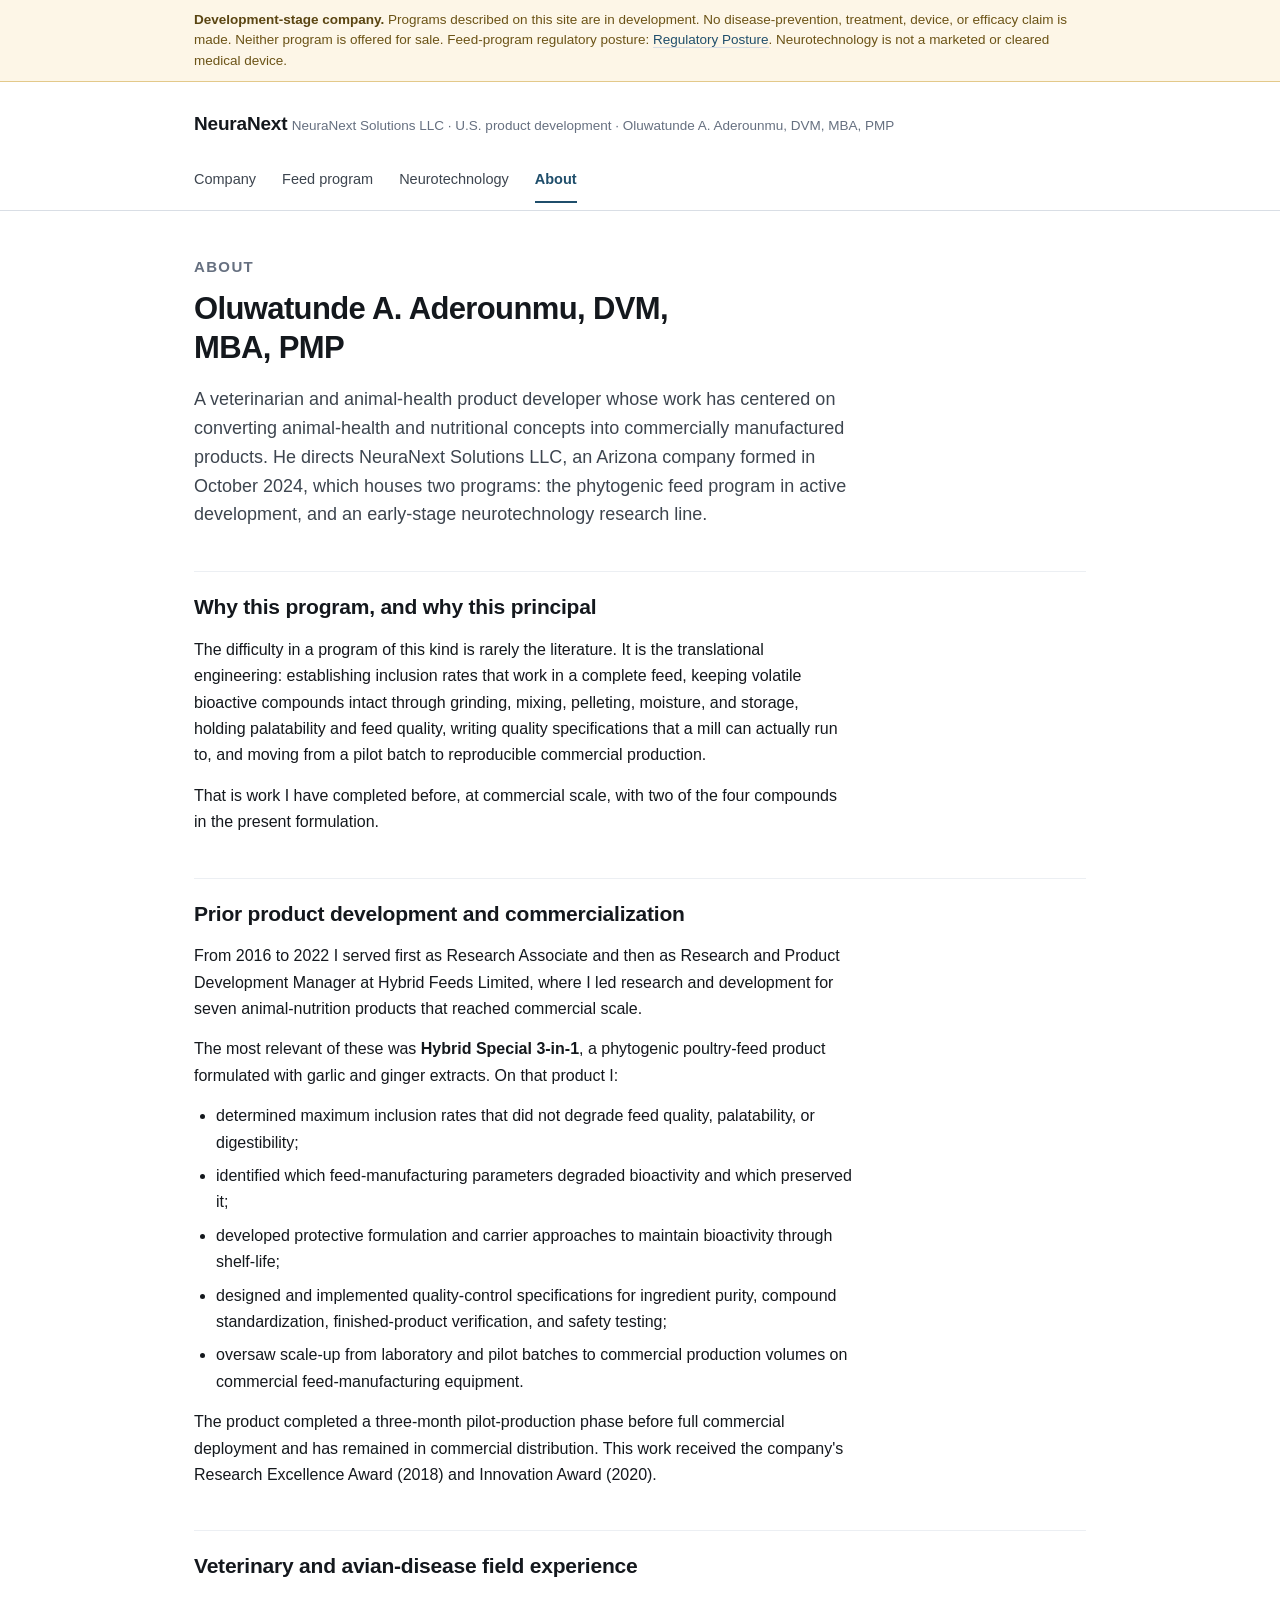
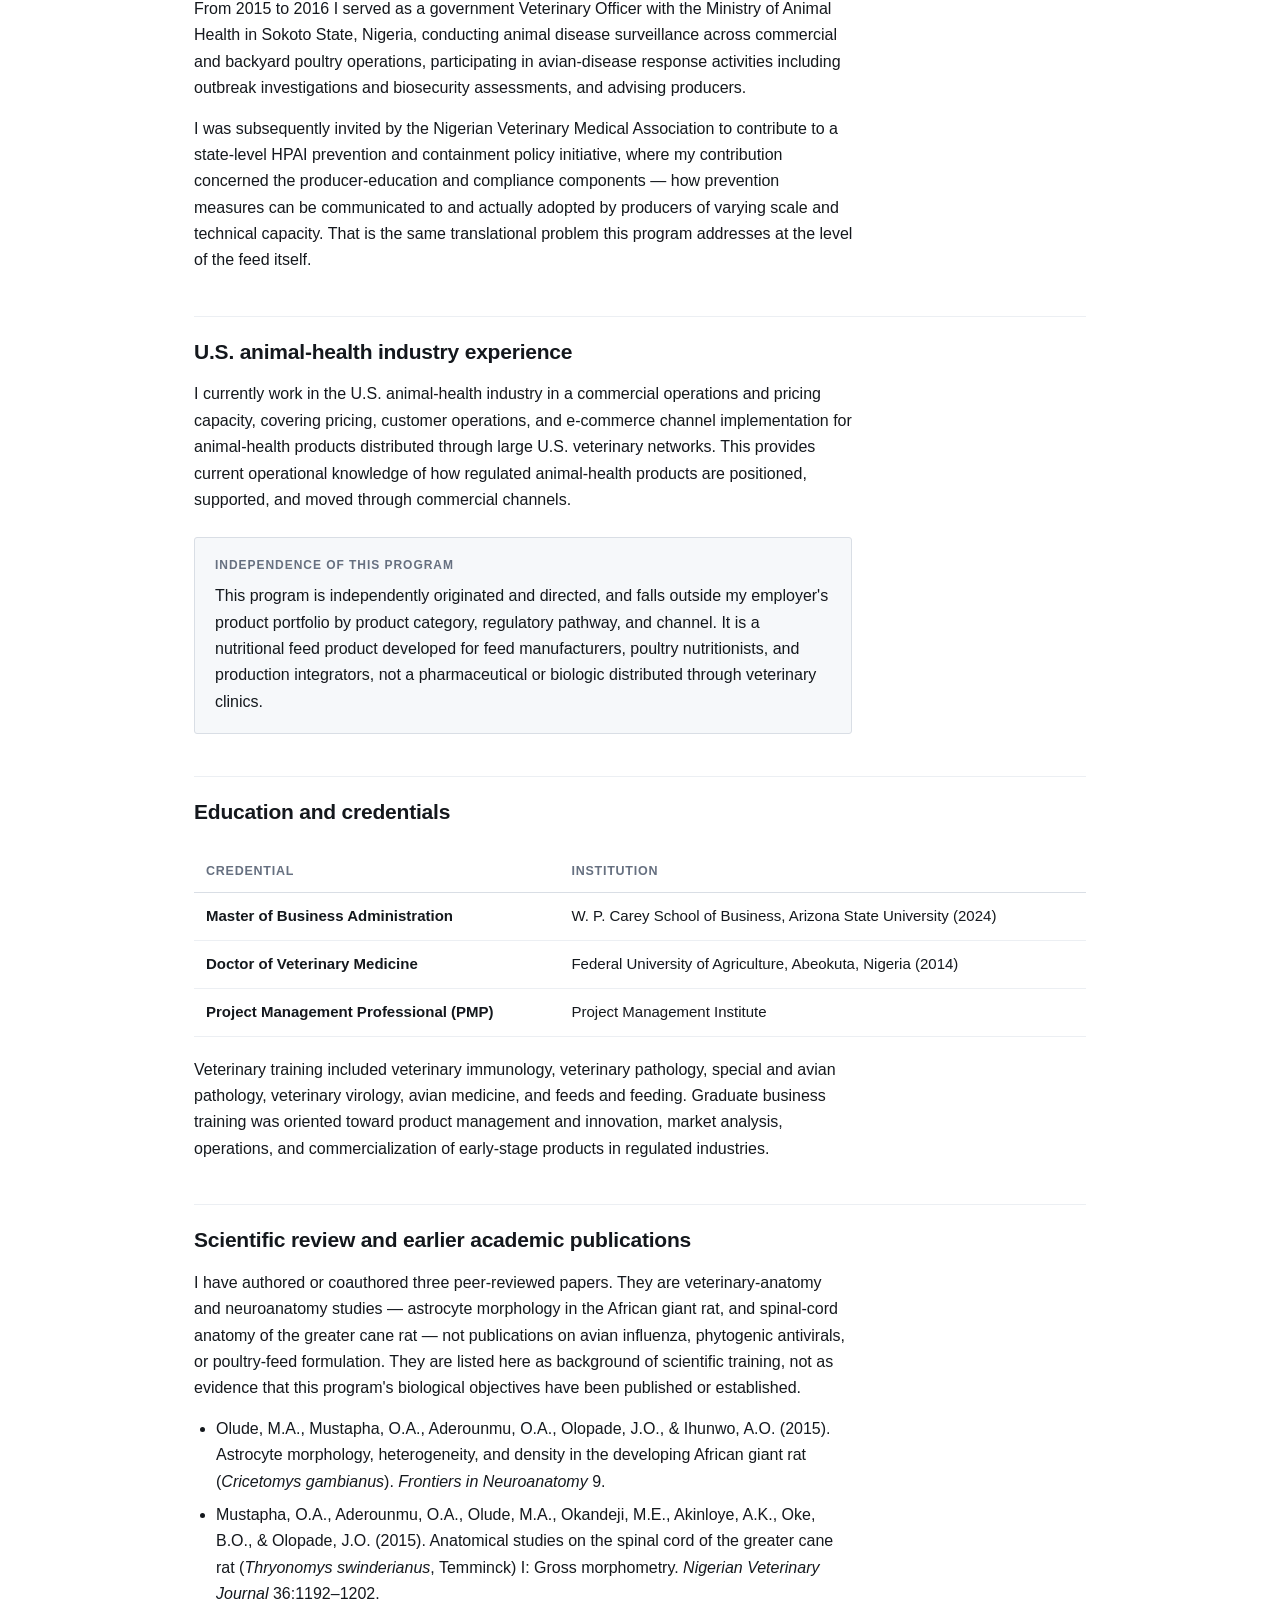
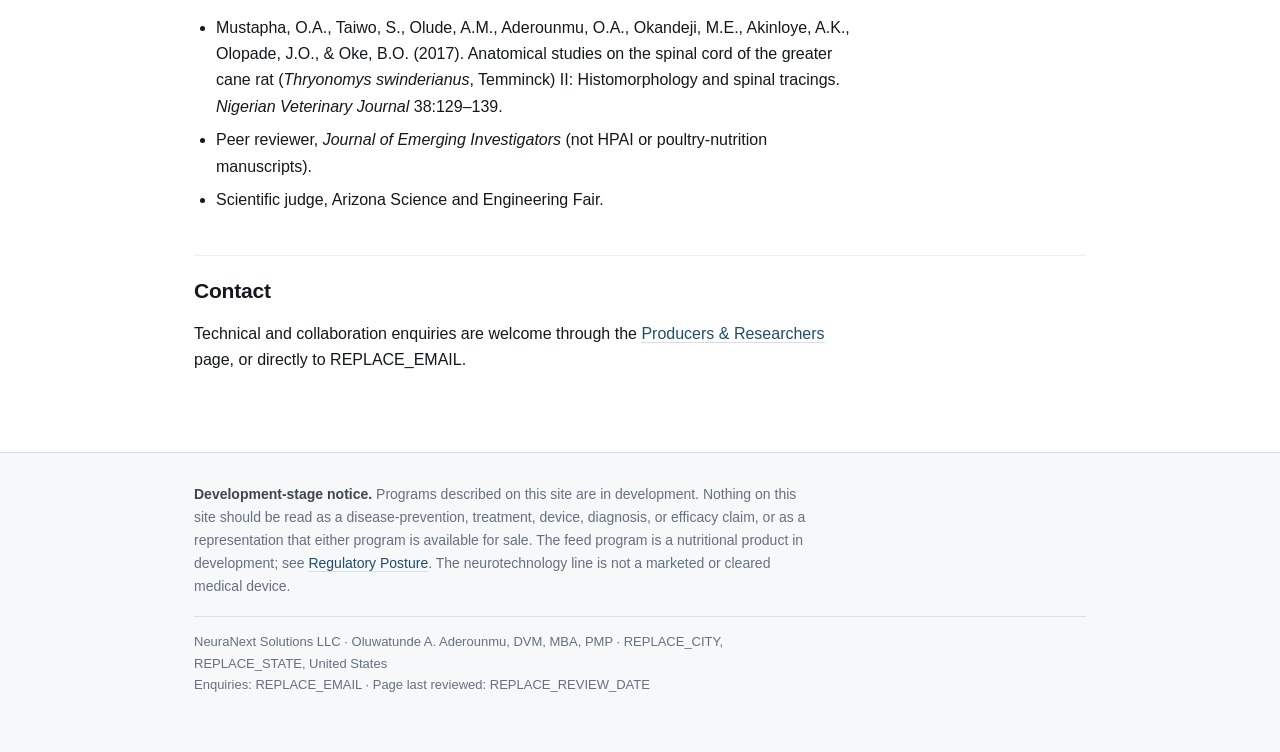
==== about.html @ f7447cc2 "Publish the NeuraNext static site for GitHub Pages and continued work. Co-authored-by: Cursor <curso" ====
<!DOCTYPE html>
<html lang="en">
<head>
<meta charset="utf-8">
<meta name="viewport" content="width=device-width, initial-scale=1">
<title>About — NeuraNext</title>
<meta name="description" content="Background of the program principal: veterinary medicine, phytogenic poultry-feed product development and commercialization, government veterinary service, and U.S. animal-health industry experience.">
<link rel="stylesheet" href="assets/style.css">
</head>
<body>

<div class="stage-banner">
  <div class="wrap">
    <strong>Development-stage company.</strong> Programs described on this site are in development.
    No disease-prevention, treatment, device, or efficacy claim is made. Neither program is offered
    for sale. Feed-program regulatory posture:
    <a href="regulatory.html">Regulatory Posture</a>.
    Neurotechnology is not a marketed or cleared medical device.
  </div>
</div>

<header class="masthead">
  <div class="wrap">
    <a class="brand" href="index.html">
      <span class="program">NeuraNext</span>
      <span class="principal">NeuraNext Solutions LLC &middot; U.S. product development &middot; Oluwatunde A. Aderounmu, DVM, MBA, PMP</span>
    </a>
    <nav class="main" aria-label="Company">
      <ul>
        <li><a href="index.html">Company</a></li>
        <li><a href="feed.html">Feed program</a></li>
        <li><a href="neuro.html">Neurotechnology</a></li>
        <li><a href="about.html">About</a></li>
      </ul>
    </nav>
  </div>
</header>

<main>
<div class="wrap">

  <p class="page-title">About</p>
  <h1>Oluwatunde A. Aderounmu, DVM, MBA, PMP</h1>

  <p class="lede">
    A veterinarian and animal-health product developer whose work has centered on converting
    animal-health and nutritional concepts into commercially manufactured products. He directs
    NeuraNext Solutions LLC, an Arizona company formed in October 2024, which houses two programs:
    the phytogenic feed program in active development, and an early-stage neurotechnology research
    line.
  </p>

  <h2>Why this program, and why this principal</h2>

  <p>
    The difficulty in a program of this kind is rarely the literature. It is the translational
    engineering: establishing inclusion rates that work in a complete feed, keeping volatile
    bioactive compounds intact through grinding, mixing, pelleting, moisture, and storage, holding
    palatability and feed quality, writing quality specifications that a mill can actually run to,
    and moving from a pilot batch to reproducible commercial production.
  </p>

  <p>
    That is work I have completed before, at commercial scale, with two of the four compounds in the
    present formulation.
  </p>

  <h2>Prior product development and commercialization</h2>

  <p>
    From 2016 to 2022 I served first as Research Associate and then as Research and Product
    Development Manager at Hybrid Feeds Limited, where I led research and development for seven
    animal-nutrition products that reached commercial scale.
  </p>

  <p>
    The most relevant of these was <strong>Hybrid Special 3-in-1</strong>, a phytogenic poultry-feed
    product formulated with garlic and ginger extracts. On that product I:
  </p>

  <ul>
    <li>
      determined maximum inclusion rates that did not degrade feed quality, palatability, or
      digestibility;
    </li>
    <li>
      identified which feed-manufacturing parameters degraded bioactivity and which preserved it;
    </li>
    <li>
      developed protective formulation and carrier approaches to maintain bioactivity through
      shelf-life;
    </li>
    <li>
      designed and implemented quality-control specifications for ingredient purity, compound
      standardization, finished-product verification, and safety testing;
    </li>
    <li>
      oversaw scale-up from laboratory and pilot batches to commercial production volumes on
      commercial feed-manufacturing equipment.
    </li>
  </ul>

  <p>
    The product completed a three-month pilot-production phase before full commercial deployment and
    has remained in commercial distribution. This work received the company's Research Excellence
    Award (2018) and Innovation Award (2020).
  </p>

  <h2>Veterinary and avian-disease field experience</h2>

  <p>
    From 2015 to 2016 I served as a government Veterinary Officer with the Ministry of Animal Health
    in Sokoto State, Nigeria, conducting animal disease surveillance across commercial and backyard
    poultry operations, participating in avian-disease response activities including outbreak
    investigations and biosecurity assessments, and advising producers.
  </p>

  <p>
    I was subsequently invited by the Nigerian Veterinary Medical Association to contribute to a
    state-level HPAI prevention and containment policy initiative, where my contribution concerned
    the producer-education and compliance components — how prevention measures can be communicated to
    and actually adopted by producers of varying scale and technical capacity. That is the same
    translational problem this program addresses at the level of the feed itself.
  </p>

  <h2>U.S. animal-health industry experience</h2>

  <p>
    I currently work in the U.S. animal-health industry in a commercial operations and pricing
    capacity, covering pricing, customer operations, and e-commerce channel implementation for
    animal-health products distributed through large U.S. veterinary networks. This provides current
    operational knowledge of how regulated animal-health products are positioned, supported, and
    moved through commercial channels.
  </p>

  <div class="callout">
    <p class="label">Independence of this program</p>
    <p>
      This program is independently originated and directed, and falls outside my employer's product
      portfolio by product category, regulatory pathway, and channel. It is a nutritional feed product
      developed for feed manufacturers, poultry nutritionists, and production integrators, not a
      pharmaceutical or biologic distributed through veterinary clinics.
    </p>
  </div>

  <h2>Education and credentials</h2>

  <table>
    <thead>
      <tr><th>Credential</th><th>Institution</th></tr>
    </thead>
    <tbody>
      <tr>
        <td>Master of Business Administration</td>
        <td>W. P. Carey School of Business, Arizona State University (2024)</td>
      </tr>
      <tr>
        <td>Doctor of Veterinary Medicine</td>
        <td>Federal University of Agriculture, Abeokuta, Nigeria (2014)</td>
      </tr>
      <tr>
        <td>Project Management Professional (PMP)</td>
        <td>Project Management Institute</td>
      </tr>
    </tbody>
  </table>

  <p>
    Veterinary training included veterinary immunology, veterinary pathology, special and avian
    pathology, veterinary virology, avian medicine, and feeds and feeding. Graduate business training
    was oriented toward product management and innovation, market analysis, operations, and
    commercialization of early-stage products in regulated industries.
  </p>

  <h2>Scientific review and earlier academic publications</h2>

  <p>
    I have authored or coauthored three peer-reviewed papers. They are veterinary-anatomy and
    neuroanatomy studies — astrocyte morphology in the African giant rat, and spinal-cord anatomy of
    the greater cane rat — not publications on avian influenza, phytogenic antivirals, or poultry-feed
    formulation. They are listed here as background of scientific training, not as evidence that this
    program's biological objectives have been published or established.
  </p>

  <ul>
    <li>
      Olude, M.A., Mustapha, O.A., Aderounmu, O.A., Olopade, J.O., &amp; Ihunwo, A.O. (2015).
      Astrocyte morphology, heterogeneity, and density in the developing African giant rat
      (<em>Cricetomys gambianus</em>). <em>Frontiers in Neuroanatomy</em> 9.
    </li>
    <li>
      Mustapha, O.A., Aderounmu, O.A., Olude, M.A., Okandeji, M.E., Akinloye, A.K., Oke, B.O.,
      &amp; Olopade, J.O. (2015). Anatomical studies on the spinal cord of the greater cane rat
      (<em>Thryonomys swinderianus</em>, Temminck) I: Gross morphometry.
      <em>Nigerian Veterinary Journal</em> 36:1192–1202.
    </li>
    <li>
      Mustapha, O.A., Taiwo, S., Olude, A.M., Aderounmu, O.A., Okandeji, M.E., Akinloye, A.K.,
      Olopade, J.O., &amp; Oke, B.O. (2017). Anatomical studies on the spinal cord of the greater
      cane rat (<em>Thryonomys swinderianus</em>, Temminck) II: Histomorphology and spinal tracings.
      <em>Nigerian Veterinary Journal</em> 38:129–139.
    </li>
    <li>Peer reviewer, <em>Journal of Emerging Investigators</em> (not HPAI or poultry-nutrition manuscripts).</li>
    <li>Scientific judge, Arizona Science and Engineering Fair.</li>
  </ul>

  <h2>Contact</h2>

  <p>
    Technical and collaboration enquiries are welcome through the
    <a href="participate.html">Producers &amp; Researchers</a> page, or directly to
    <span id="contact-email-about">REPLACE_EMAIL</span>.
  </p>

</div>
</main>

<footer class="site">
  <div class="wrap">
    <p>
      <strong>Development-stage notice.</strong> Programs described on this site are in development.
      Nothing on this site should be read as a disease-prevention, treatment, device, diagnosis, or
      efficacy claim, or as a representation that either program is available for sale. The feed
      program is a nutritional product in development; see
      <a href="regulatory.html">Regulatory Posture</a>. The neurotechnology line is not a marketed
      or cleared medical device.
    </p>
    <div class="foot-meta">
      <p>
        NeuraNext Solutions LLC &middot; Oluwatunde A. Aderounmu, DVM, MBA, PMP
        &middot; REPLACE_CITY, REPLACE_STATE, United States<br>
        Enquiries: <span id="contact-email">REPLACE_EMAIL</span> &middot;
        Page last reviewed: REPLACE_REVIEW_DATE
      </p>
    </div>
  </div>
</footer>

<script src="assets/site.js"></script>
</body>
</html>
---- assets/style.css ----
/* Phytogenic Nutritional Biosecurity Program
   Flat, document-like styling. No gradients, no shadows, print-safe. */

:root {
  --ink: #14181d;
  --ink-2: #3d454f;
  --ink-3: #667080;
  --rule: #d9dee5;
  --rule-2: #eceff3;
  --bg: #ffffff;
  --bg-2: #f6f8fa;
  --accent: #1f4e6b;
  --accent-soft: #eaf1f6;
  --warn-bg: #fdf6e7;
  --warn-rule: #e3c98a;
  --max: 940px;
}

*, *::before, *::after { box-sizing: border-box; }

html { -webkit-text-size-adjust: 100%; }

body {
  margin: 0;
  background: var(--bg);
  color: var(--ink);
  font: 16px/1.65 -apple-system, BlinkMacSystemFont, "Segoe UI", Roboto,
    "Helvetica Neue", Arial, sans-serif;
}

.wrap { max-width: var(--max); margin: 0 auto; padding: 0 24px; }

a { color: var(--accent); text-decoration: none; border-bottom: 1px solid var(--rule); }
a:hover { border-bottom-color: var(--accent); }

/* ---------- Stage banner ---------- */

.stage-banner {
  background: var(--warn-bg);
  border-bottom: 1px solid var(--warn-rule);
  font-size: 13.5px;
  line-height: 1.5;
  color: #6b5316;
}
.stage-banner .wrap { padding: 10px 24px; }
.stage-banner strong { color: #5a4512; }

/* ---------- Masthead ---------- */

header.masthead { border-bottom: 1px solid var(--rule); background: var(--bg); }
.masthead .wrap { padding: 26px 24px 0; }

.brand { display: block; border: 0; }
.brand:hover { border: 0; }
.brand .program {
  font-size: 19px;
  font-weight: 650;
  letter-spacing: -0.01em;
  color: var(--ink);
}
.brand .principal {
  font-size: 13.5px;
  color: var(--ink-3);
  margin-top: 3px;
}

nav.main { margin-top: 20px; }
nav.main ul {
  list-style: none;
  margin: 0;
  padding: 0;
  display: flex;
  flex-wrap: wrap;
  gap: 4px 26px;
}
nav.main a {
  display: inline-block;
  border: 0;
  padding: 9px 0;
  font-size: 14.5px;
  color: var(--ink-2);
  border-bottom: 2px solid transparent;
}
nav.main a:hover { color: var(--ink); }
nav.main a[aria-current="page"] {
  color: var(--accent);
  font-weight: 600;
  border-bottom-color: var(--accent);
}

nav.arm {
  margin-top: 2px;
  border-top: 1px solid var(--rule-2);
}
nav.arm ul {
  list-style: none;
  margin: 0;
  padding: 0;
  display: flex;
  flex-wrap: wrap;
  gap: 4px 22px;
}
nav.arm a {
  display: inline-block;
  border: 0;
  padding: 8px 0 10px;
  font-size: 13.5px;
  color: var(--ink-3);
  border-bottom: 2px solid transparent;
}
nav.arm a:hover { color: var(--ink); }
nav.arm a[aria-current="page"] {
  color: var(--accent);
  font-weight: 600;
  border-bottom-color: var(--accent);
}

/* ---------- Page structure ---------- */

main { padding: 44px 0 64px; }

.page-title {
  font-size: 15px;
  font-weight: 600;
  text-transform: uppercase;
  letter-spacing: 0.09em;
  color: var(--ink-3);
  margin: 0 0 10px;
}

h1 {
  font-size: 31px;
  line-height: 1.25;
  letter-spacing: -0.02em;
  margin: 0 0 18px;
  max-width: 30ch;
}

.lede { font-size: 18px; line-height: 1.6; color: var(--ink-2); max-width: 68ch; }

h2 {
  font-size: 21px;
  letter-spacing: -0.01em;
  margin: 42px 0 12px;
  padding-top: 18px;
  border-top: 1px solid var(--rule-2);
}

h3 { font-size: 16.5px; margin: 26px 0 8px; }

p, ul, ol { max-width: 74ch; }
p { margin: 0 0 14px; }
ul, ol { margin: 0 0 14px; padding-left: 22px; }
li { margin-bottom: 7px; }

.small { font-size: 14px; color: var(--ink-3); }

/* ---------- Components ---------- */

.callout {
  background: var(--bg-2);
  border: 1px solid var(--rule);
  border-radius: 3px;
  padding: 18px 20px;
  margin: 24px 0;
  max-width: 74ch;
}
.callout p:last-child { margin-bottom: 0; }
.callout .label {
  font-size: 12px;
  font-weight: 700;
  text-transform: uppercase;
  letter-spacing: 0.08em;
  color: var(--ink-3);
  margin-bottom: 7px;
}

.callout.notice { background: var(--warn-bg); border-color: var(--warn-rule); }
.callout.notice .label { color: #8a6d1f; }

.grid { display: grid; gap: 18px; margin: 22px 0; }
@media (min-width: 720px) { .grid.two { grid-template-columns: 1fr 1fr; } }

.card {
  border: 1px solid var(--rule);
  border-radius: 3px;
  padding: 18px 20px;
}
.card h3, .card h2 { margin-top: 0; border: 0; padding-top: 0; }
.card p:last-child { margin-bottom: 0; }
.card .label {
  font-size: 12px;
  font-weight: 700;
  text-transform: uppercase;
  letter-spacing: 0.08em;
  color: var(--ink-3);
  margin: 0 0 8px;
}

table {
  width: 100%;
  border-collapse: collapse;
  margin: 20px 0;
  font-size: 15px;
}
th, td {
  text-align: left;
  vertical-align: top;
  padding: 11px 12px;
  border-bottom: 1px solid var(--rule-2);
}
th {
  font-size: 12.5px;
  text-transform: uppercase;
  letter-spacing: 0.06em;
  color: var(--ink-3);
  border-bottom: 1px solid var(--rule);
}
td:first-child { white-space: nowrap; font-weight: 600; }
table.wide td:first-child { white-space: normal; font-weight: 400; }

.tag {
  display: inline-block;
  font-size: 12px;
  font-weight: 600;
  letter-spacing: 0.03em;
  padding: 2px 8px;
  border-radius: 2px;
  background: var(--accent-soft);
  color: var(--accent);
  white-space: nowrap;
}
.tag.done { background: #e7f0e8; color: #2c5c36; }
.tag.active { background: var(--accent-soft); color: var(--accent); }
.tag.planned { background: var(--rule-2); color: var(--ink-3); }

/* Development log */

.log { list-style: none; padding: 0; margin: 22px 0; max-width: 74ch; }
.log li {
  padding: 16px 0;
  border-top: 1px solid var(--rule-2);
  margin: 0;
}
.log li:first-child { border-top: 1px solid var(--rule); }
.log .entry-head {
  display: flex;
  flex-wrap: wrap;
  align-items: baseline;
  gap: 10px;
  margin-bottom: 5px;
}
.log time {
  font-size: 13px;
  font-variant-numeric: tabular-nums;
  color: var(--ink-3);
  min-width: 8.5em;
}
.log .entry-title { font-weight: 620; }
.log p { margin: 0; font-size: 15px; color: var(--ink-2); }

/* References */

ol.refs { font-size: 14.5px; max-width: 78ch; }
ol.refs li { margin-bottom: 12px; color: var(--ink-2); }

/* ---------- Form ---------- */

form.inquiry { max-width: 620px; margin: 24px 0; }
.field { margin-bottom: 16px; }
.field label {
  display: block;
  font-size: 14px;
  font-weight: 600;
  margin-bottom: 5px;
}
.field .hint { font-weight: 400; color: var(--ink-3); font-size: 13px; }
input[type="text"], input[type="email"], select, textarea {
  width: 100%;
  font: inherit;
  font-size: 15px;
  color: var(--ink);
  background: var(--bg);
  padding: 9px 11px;
  border: 1px solid var(--rule);
  border-radius: 3px;
}
input:focus, select:focus, textarea:focus {
  outline: 2px solid var(--accent);
  outline-offset: -1px;
  border-color: var(--accent);
}
textarea { min-height: 130px; resize: vertical; }

button[type="submit"] {
  font: inherit;
  font-size: 15px;
  font-weight: 600;
  color: #fff;
  background: var(--accent);
  border: 1px solid var(--accent);
  border-radius: 3px;
  padding: 10px 20px;
  cursor: pointer;
}
button[type="submit"]:hover { background: #17405a; }

/* ---------- Footer ---------- */

footer.site {
  border-top: 1px solid var(--rule);
  background: var(--bg-2);
  padding: 30px 0 42px;
  font-size: 14px;
  color: var(--ink-3);
}
footer.site .wrap > p { max-width: 80ch; }
footer.site strong { color: var(--ink-2); }
.foot-meta {
  margin-top: 18px;
  padding-top: 14px;
  border-top: 1px solid var(--rule);
  font-size: 13px;
}

/* ---------- Print (exhibit capture) ---------- */

@media print {
  :root { --max: 100%; }
  body { font-size: 11pt; color: #000; }
  .stage-banner { background: #fff; border-bottom: 1px solid #000; }
  nav.main, nav.arm { display: none; }
  main { padding: 18pt 0; }
  h1 { font-size: 19pt; }
  h2 { font-size: 14pt; page-break-after: avoid; }
  h3 { page-break-after: avoid; }
  .card, .callout, table, .log li { page-break-inside: avoid; }
  a { color: #000; border-bottom: 0; }
  a[href^="http"]::after { content: " (" attr(href) ")"; font-size: 9pt; color: #444; }
  footer.site { background: #fff; }
  .no-print { display: none; }
}
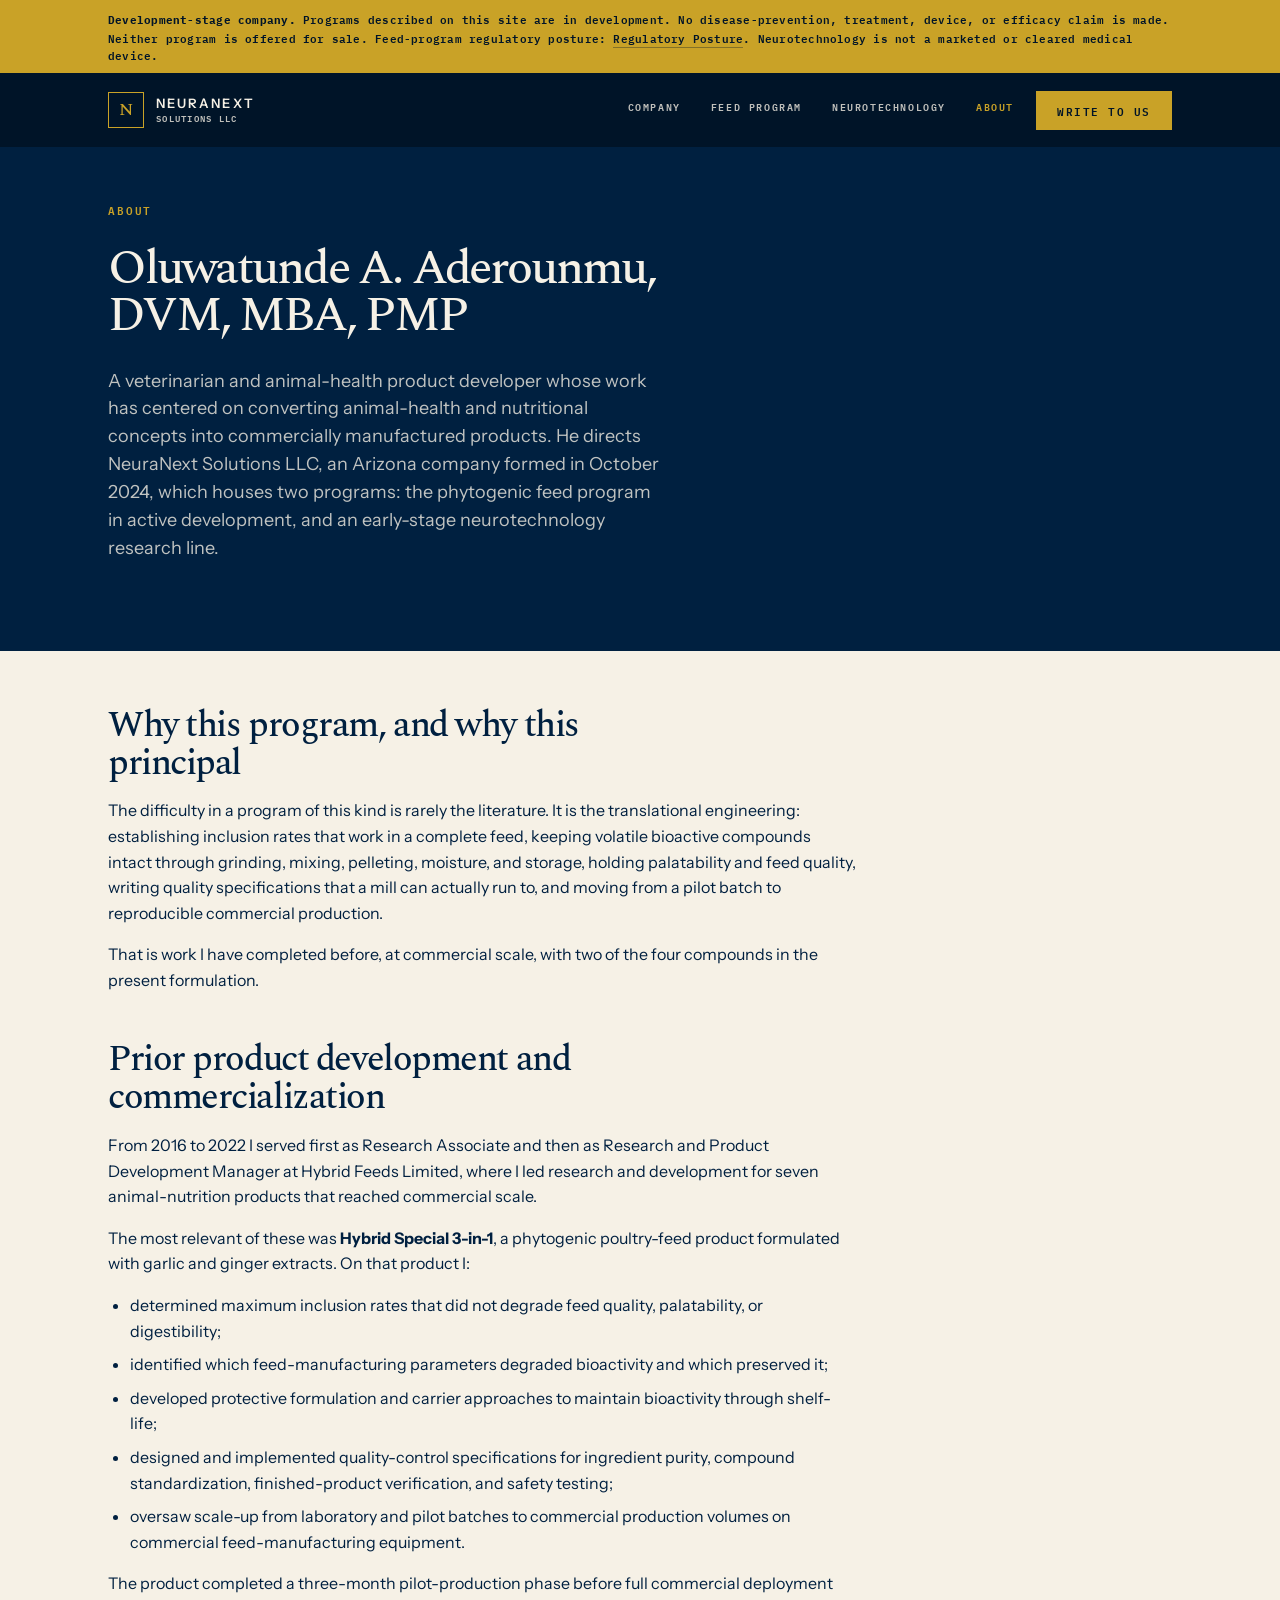
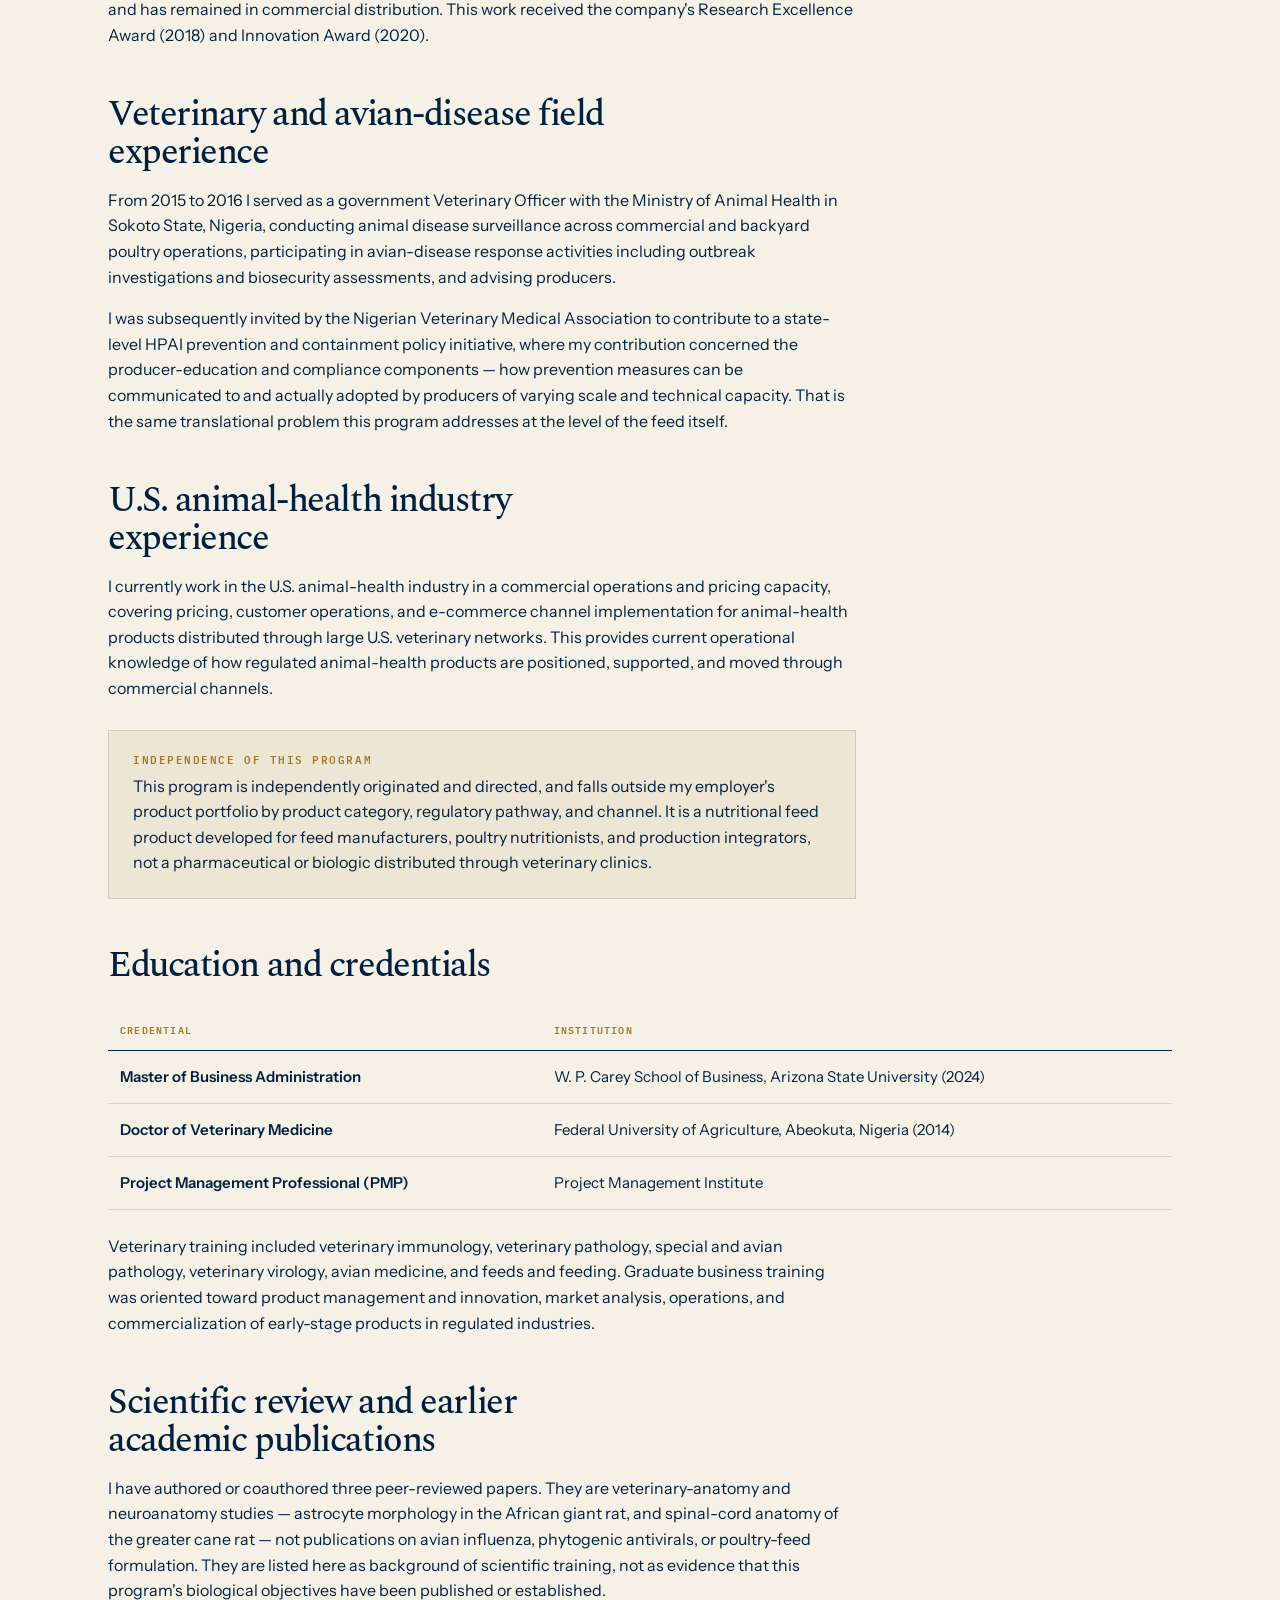
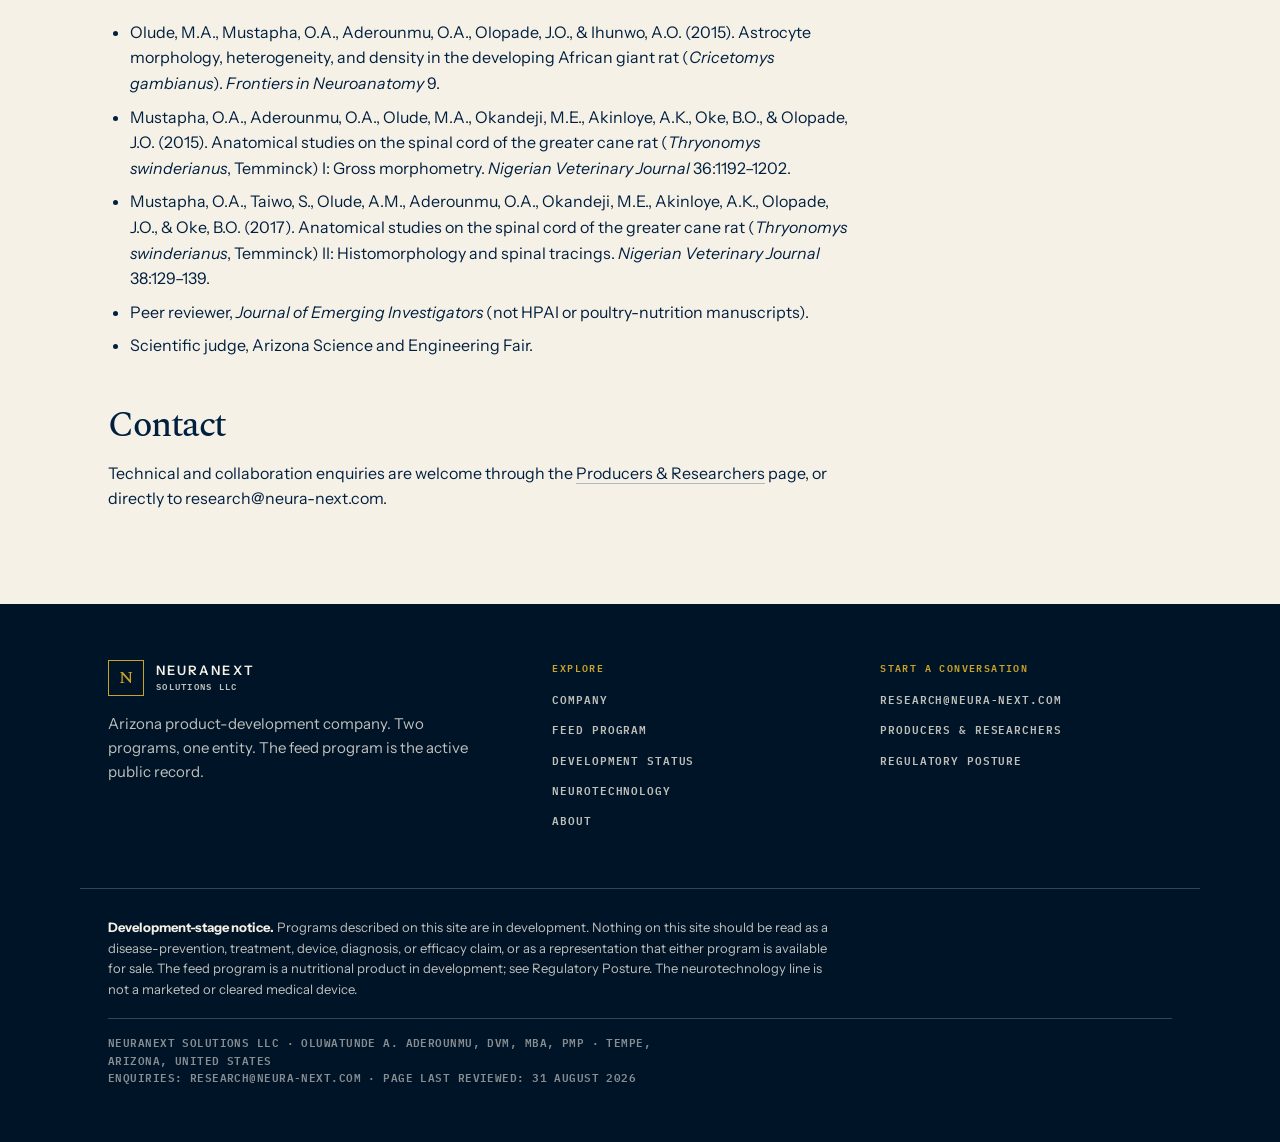
==== commit a7d5e920: "Restyle the public site in Peniel navy-cream language and fill verified contact tokens. Co-authored-" ====
--- a/about.html
+++ b/about.html
@@ -8,9 +8,10 @@
 <link rel="stylesheet" href="assets/style.css">
 </head>
 <body>
+<a class="skip-link" href="#main-content">Skip to content</a>
 
 <div class="stage-banner">
-  <div class="wrap">
+  <div class="page-width">
     <strong>Development-stage company.</strong> Programs described on this site are in development.
     No disease-prevention, treatment, device, or efficacy claim is made. Neither program is offered
     for sale. Feed-program regulatory posture:
@@ -19,25 +20,33 @@
   </div>
 </div>
 
-<header class="masthead">
-  <div class="wrap">
-    <a class="brand" href="index.html">
-      <span class="program">NeuraNext</span>
-      <span class="principal">NeuraNext Solutions LLC &middot; U.S. product development &middot; Oluwatunde A. Aderounmu, DVM, MBA, PMP</span>
+<header class="site-header">
+  <div class="page-width header-inner">
+    <a class="brand" href="index.html" aria-label="NeuraNext home">
+      <span class="brand-mark" aria-hidden="true">N</span>
+      <span class="brand-wordmark">
+        <span class="brand-name">NeuraNext</span>
+        <span class="brand-subtitle">Solutions LLC</span>
+      </span>
     </a>
-    <nav class="main" aria-label="Company">
-      <ul>
-        <li><a href="index.html">Company</a></li>
-        <li><a href="feed.html">Feed program</a></li>
-        <li><a href="neuro.html">Neurotechnology</a></li>
-        <li><a href="about.html">About</a></li>
-      </ul>
-    </nav>
+    <div class="nav-area">
+      <nav class="main nav-links" aria-label="Company">
+        <ul>
+          <li><a href="index.html">Company</a></li>
+          <li><a href="feed.html">Feed program</a></li>
+          <li><a href="neuro.html">Neurotechnology</a></li>
+          <li><a href="about.html">About</a></li>
+        </ul>
+      </nav>
+      <a class="button button-gold header-cta" href="participate.html">Write to us</a>
+      <button class="menu-toggle" type="button" aria-label="Open navigation" aria-expanded="false"><span></span></button>
+    </div>
   </div>
 </header>
 
-<main>
-<div class="wrap">
+<main id="main-content">
+<section class="page-hero">
+  <div class="page-width">
 
   <p class="page-title">About</p>
   <h1>Oluwatunde A. Aderounmu, DVM, MBA, PMP</h1>
@@ -49,6 +58,10 @@
     the phytogenic feed program in active development, and an early-stage neurotechnology research
     line.
   </p>
+  </div>
+</section>
+<section class="section section-cream">
+<div class="wrap">
 
   <h2>Why this program, and why this principal</h2>
 
@@ -209,14 +222,45 @@
   <p>
     Technical and collaboration enquiries are welcome through the
     <a href="participate.html">Producers &amp; Researchers</a> page, or directly to
-    <span id="contact-email-about">REPLACE_EMAIL</span>.
+    <span id="contact-email-about">research@neura-next.com</span>.
   </p>
 
 </div>
+</section>
 </main>
 
 <footer class="site">
-  <div class="wrap">
+  <div class="footer-top">
+    <div>
+      <a class="brand" href="index.html" aria-label="NeuraNext home">
+        <span class="brand-mark" aria-hidden="true">N</span>
+        <span class="brand-wordmark">
+          <span class="brand-name">NeuraNext</span>
+          <span class="brand-subtitle">Solutions LLC</span>
+        </span>
+      </a>
+      <p class="footer-blurb">Arizona product-development company. Two programs, one entity. The feed program is the active public record.</p>
+    </div>
+    <div>
+      <h2>Explore</h2>
+      <ul>
+        <li><a href="index.html">Company</a></li>
+        <li><a href="feed.html">Feed program</a></li>
+        <li><a href="status.html">Development status</a></li>
+        <li><a href="neuro.html">Neurotechnology</a></li>
+        <li><a href="about.html">About</a></li>
+      </ul>
+    </div>
+    <div>
+      <h2>Start a conversation</h2>
+      <ul>
+        <li><a href="mailto:research@neura-next.com">research@neura-next.com</a></li>
+        <li><a href="participate.html">Producers &amp; researchers</a></li>
+        <li><a href="regulatory.html">Regulatory posture</a></li>
+      </ul>
+    </div>
+  </div>
+  <div class="footer-notice">
     <p>
       <strong>Development-stage notice.</strong> Programs described on this site are in development.
       Nothing on this site should be read as a disease-prevention, treatment, device, diagnosis, or
@@ -228,9 +272,9 @@
     <div class="foot-meta">
       <p>
         NeuraNext Solutions LLC &middot; Oluwatunde A. Aderounmu, DVM, MBA, PMP
-        &middot; REPLACE_CITY, REPLACE_STATE, United States<br>
-        Enquiries: <span id="contact-email">REPLACE_EMAIL</span> &middot;
-        Page last reviewed: REPLACE_REVIEW_DATE
+        &middot; Tempe, Arizona, United States<br>
+        Enquiries: <span id="contact-email">research@neura-next.com</span> &middot;
+        Page last reviewed: 31 August 2026
       </p>
     </div>
   </div>
--- a/assets/style.css
+++ b/assets/style.css
@@ -1,342 +1,725 @@
-/* Phytogenic Nutritional Biosecurity Program
-   Flat, document-like styling. No gradients, no shadows, print-safe. */
+/* NeuraNext — visual language adapted from Peniel Consulting.
+   Spectral headlines, Instrument Sans body, IBM Plex Mono labels.
+   Navy / cream / gold. No gradients, no shadows, print-safe. */
+
+@import url("https://fonts.googleapis.com/css2?family=IBM+Plex+Mono:wght@500;600&family=Instrument+Sans:ital,wght@0,400;0,500;0,600;1,400&family=Spectral:ital,wght@0,400;0,500;0,600;1,400;1,500&display=swap");
 
 :root {
-  --ink: #14181d;
-  --ink-2: #3d454f;
-  --ink-3: #667080;
-  --rule: #d9dee5;
-  --rule-2: #eceff3;
-  --bg: #ffffff;
-  --bg-2: #f6f8fa;
-  --accent: #1f4e6b;
-  --accent-soft: #eaf1f6;
-  --warn-bg: #fdf6e7;
-  --warn-rule: #e3c98a;
-  --max: 940px;
+  --navy: #002040;
+  --navy-deep: #001428;
+  --cream: #f6f1e6;
+  --sand: #eee6d5;
+  --gold: #c9a227;
+  --gold-ink: #a07828;
+  --ink: #002040;
+  --ink-soft: rgba(0, 32, 64, 0.72);
+  --cream-soft: rgba(246, 241, 230, 0.78);
+  --line: rgba(0, 32, 64, 0.14);
+  --line-light: rgba(246, 241, 230, 0.22);
+  --warn: #c9a227;
+  --serif: Spectral, "Spectral Fallback", Georgia, serif;
+  --sans: "Instrument Sans", "Instrument Sans Fallback", Arial, sans-serif;
+  --mono: "IBM Plex Mono", "IBM Plex Mono Fallback", ui-monospace, monospace;
+  --max: 1120px;
+  --prose: 740px;
 }
 
 *, *::before, *::after { box-sizing: border-box; }
 
-html { -webkit-text-size-adjust: 100%; }
+html { -webkit-text-size-adjust: 100%; scroll-behavior: smooth; }
 
 body {
   margin: 0;
-  background: var(--bg);
+  background: var(--cream);
   color: var(--ink);
-  font: 16px/1.65 -apple-system, BlinkMacSystemFont, "Segoe UI", Roboto,
-    "Helvetica Neue", Arial, sans-serif;
-}
-
-.wrap { max-width: var(--max); margin: 0 auto; padding: 0 24px; }
-
-a { color: var(--accent); text-decoration: none; border-bottom: 1px solid var(--rule); }
-a:hover { border-bottom-color: var(--accent); }
+  font: 16px/1.6 var(--sans);
+}
+
+.page-width,
+.wrap {
+  max-width: var(--max);
+  margin: 0 auto;
+  padding: 0 28px;
+}
+
+a { color: inherit; text-decoration: none; }
+a:hover { color: var(--gold-ink); }
+
+.skip-link {
+  position: absolute;
+  left: 12px;
+  top: -48px;
+  z-index: 100;
+  background: var(--gold);
+  color: var(--navy-deep);
+  font: 600 11px/1 var(--mono);
+  letter-spacing: 0.12em;
+  text-transform: uppercase;
+  padding: 11px 16px;
+}
+.skip-link:focus { top: 12px; }
 
 /* ---------- Stage banner ---------- */
 
 .stage-banner {
-  background: var(--warn-bg);
-  border-bottom: 1px solid var(--warn-rule);
-  font-size: 13.5px;
-  line-height: 1.5;
-  color: #6b5316;
-}
-.stage-banner .wrap { padding: 10px 24px; }
-.stage-banner strong { color: #5a4512; }
-
-/* ---------- Masthead ---------- */
-
-header.masthead { border-bottom: 1px solid var(--rule); background: var(--bg); }
-.masthead .wrap { padding: 26px 24px 0; }
-
-.brand { display: block; border: 0; }
-.brand:hover { border: 0; }
+  background: var(--gold);
+  color: var(--navy-deep);
+  font: 600 11px/1.55 var(--mono);
+  letter-spacing: 0.02em;
+}
+.stage-banner .wrap,
+.stage-banner .page-width { padding: 10px 28px; }
+.stage-banner a {
+  color: var(--navy-deep);
+  border-bottom: 1px solid rgba(0, 20, 40, 0.35);
+}
+.stage-banner a:hover { border-bottom-color: var(--navy-deep); }
+
+/* ---------- Header ---------- */
+
+header.masthead,
+header.site-header {
+  background: var(--navy-deep);
+  color: var(--cream);
+  position: sticky;
+  top: 0;
+  z-index: 40;
+}
+
+.header-inner {
+  display: flex;
+  align-items: center;
+  justify-content: space-between;
+  gap: 24px;
+  padding: 16px 28px;
+}
+
+.brand {
+  display: flex;
+  align-items: center;
+  gap: 12px;
+  border: 0;
+  color: var(--cream);
+  flex-shrink: 0;
+}
+.brand:hover { color: var(--cream); border: 0; }
+
+.brand-mark {
+  display: grid;
+  place-items: center;
+  width: 36px;
+  height: 36px;
+  border: 1px solid var(--gold);
+  color: var(--gold);
+  font: 500 18px/1 var(--serif);
+  flex-shrink: 0;
+}
+
+.brand-wordmark { display: flex; flex-direction: column; line-height: 1.05; }
+.brand-name,
 .brand .program {
-  font-size: 19px;
-  font-weight: 650;
-  letter-spacing: -0.01em;
-  color: var(--ink);
-}
+  font: 600 13px/1.1 var(--sans);
+  letter-spacing: 0.16em;
+  text-transform: uppercase;
+  color: var(--cream);
+}
+.brand-subtitle,
 .brand .principal {
-  font-size: 13.5px;
-  color: var(--ink-3);
+  font: 600 9px/1.3 var(--mono);
+  letter-spacing: 0.14em;
+  text-transform: uppercase;
+  color: var(--cream-soft);
   margin-top: 3px;
 }
 
-nav.main { margin-top: 20px; }
-nav.main ul {
-  list-style: none;
-  margin: 0;
-  padding: 0;
+.nav-area {
   display: flex;
-  flex-wrap: wrap;
-  gap: 4px 26px;
-}
-nav.main a {
-  display: inline-block;
-  border: 0;
-  padding: 9px 0;
-  font-size: 14.5px;
-  color: var(--ink-2);
-  border-bottom: 2px solid transparent;
-}
-nav.main a:hover { color: var(--ink); }
-nav.main a[aria-current="page"] {
-  color: var(--accent);
-  font-weight: 600;
-  border-bottom-color: var(--accent);
-}
-
-nav.arm {
-  margin-top: 2px;
-  border-top: 1px solid var(--rule-2);
-}
+  align-items: center;
+  gap: 8px;
+}
+
+nav.main ul,
 nav.arm ul {
   list-style: none;
   margin: 0;
   padding: 0;
   display: flex;
   flex-wrap: wrap;
-  gap: 4px 22px;
-}
-nav.arm a {
+  align-items: center;
+  gap: 2px;
+}
+
+nav.main a,
+nav.arm a,
+.nav-link {
   display: inline-block;
   border: 0;
-  padding: 8px 0 10px;
-  font-size: 13.5px;
-  color: var(--ink-3);
-  border-bottom: 2px solid transparent;
-}
-nav.arm a:hover { color: var(--ink); }
+  padding: 12px 14px;
+  font: 600 10px/1 var(--mono);
+  letter-spacing: 0.16em;
+  text-transform: uppercase;
+  color: var(--cream-soft);
+}
+nav.main a:hover,
+nav.arm a:hover,
+.nav-link:hover { color: var(--cream); }
+nav.main a[aria-current="page"],
 nav.arm a[aria-current="page"] {
-  color: var(--accent);
-  font-weight: 600;
-  border-bottom-color: var(--accent);
-}
-
-/* ---------- Page structure ---------- */
-
-main { padding: 44px 0 64px; }
-
+  color: var(--gold);
+}
+
+nav.arm {
+  border-top: 1px solid var(--line-light);
+  background: var(--navy);
+}
+nav.arm .wrap,
+nav.arm.page-width { padding: 0 28px; }
+
+.header-cta { display: inline-flex; }
+
+.menu-toggle {
+  display: none;
+  width: 42px;
+  height: 42px;
+  background: transparent;
+  border: 1px solid var(--line-light);
+  color: var(--cream);
+  cursor: pointer;
+  padding: 0;
+  position: relative;
+}
+.menu-toggle span,
+.menu-toggle span::before,
+.menu-toggle span::after {
+  display: block;
+  width: 16px;
+  height: 1.5px;
+  background: var(--cream);
+  position: absolute;
+  left: 12px;
+}
+.menu-toggle span { top: 20px; }
+.menu-toggle span::before { content: ""; top: -6px; }
+.menu-toggle span::after { content: ""; top: 6px; }
+
+/* ---------- Buttons ---------- */
+
+.button,
+button[type="submit"] {
+  display: inline-flex;
+  align-items: center;
+  gap: 10px;
+  font: 600 11px/1 var(--mono);
+  letter-spacing: 0.14em;
+  text-transform: uppercase;
+  padding: 13px 20px;
+  border-radius: 0;
+  cursor: pointer;
+  border: 1px solid transparent;
+  text-decoration: none;
+}
+.button:hover { color: inherit; }
+
+.button-gold,
+button[type="submit"] {
+  background: var(--gold);
+  color: var(--navy-deep);
+  border-color: var(--gold);
+}
+.button-gold:hover,
+button[type="submit"]:hover {
+  background: #d4b03a;
+  color: var(--navy-deep);
+}
+
+.button-outline {
+  background: transparent;
+  color: var(--cream);
+  border-color: rgba(246, 241, 230, 0.44);
+}
+.button-outline:hover { border-color: var(--cream); color: var(--cream); }
+
+.button-outline-ink {
+  background: transparent;
+  color: var(--navy);
+  border-color: rgba(0, 32, 64, 0.28);
+}
+.button-outline-ink:hover { border-color: var(--navy); color: var(--navy); }
+
+.button-row { display: flex; flex-wrap: wrap; gap: 12px; margin-top: 8px; }
+
+/* ---------- Hero ---------- */
+
+.hero,
+.page-hero {
+  background: var(--navy);
+  color: var(--cream);
+  padding: 72px 0 80px;
+}
+
+.page-hero { padding: 56px 0 60px; }
+
+.eyebrow,
 .page-title {
-  font-size: 15px;
-  font-weight: 600;
-  text-transform: uppercase;
-  letter-spacing: 0.09em;
-  color: var(--ink-3);
+  font: 600 11px/1.3 var(--mono);
+  letter-spacing: 0.17em;
+  text-transform: uppercase;
+  color: var(--gold-ink);
+  margin: 0 0 28px;
+}
+
+.eyebrow-light,
+.page-hero .page-title,
+.hero .page-title,
+.section-navy .page-title,
+.cta-section .page-title {
+  color: var(--gold);
+}
+
+h1,
+.display-xl,
+.display-md {
+  font-family: var(--serif);
+  font-weight: 500;
+  letter-spacing: -0.045em;
+  line-height: 0.98;
+  margin: 0 0 28px;
+  max-width: 16ch;
+}
+
+h1, .display-md { font-size: clamp(32px, 4.6vw, 48px); max-width: 18ch; }
+.hero h1, .display-xl { font-size: clamp(44px, 7vw, 72px); max-width: 12ch; }
+.page-hero h1 { max-width: 22ch; }
+.hero h1, .display-xl { font-size: clamp(44px, 7vw, 72px); max-width: 12ch; }
+
+h1 em, .display-xl em, .display-md em, h2 em {
+  font-style: italic;
+  font-weight: 400;
+}
+
+.lede,
+.hero-dek {
+  font-size: 18px;
+  line-height: 1.55;
+  color: var(--ink-soft);
+  max-width: 46ch;
+  margin: 0 0 28px;
+}
+
+.hero .lede,
+.hero .hero-dek,
+.page-hero .lede,
+.page-hero .hero-dek {
+  color: var(--cream-soft);
+}
+
+.hero-meta {
+  margin-top: 36px;
+  padding-top: 22px;
+  border-top: 1px solid var(--line-light);
+  font: 600 11px/1.5 var(--mono);
+  letter-spacing: 0.08em;
+  text-transform: uppercase;
+  color: var(--cream-soft);
+  display: flex;
+  flex-wrap: wrap;
+  gap: 8px 22px;
+}
+.hero-meta strong { color: var(--cream); font-weight: 600; }
+
+/* ---------- Sections ---------- */
+
+main { padding: 0; }
+
+.section { padding: 76px 0; }
+.section-compact { padding: 52px 0; }
+.section-cream { background: var(--cream); color: var(--ink); }
+.section-sand { background: var(--sand); color: var(--ink); }
+.section-navy { background: var(--navy); color: var(--cream); }
+.cta-section { background: var(--navy-deep); color: var(--cream); }
+
+.section-head { max-width: 34ch; margin-bottom: 40px; }
+.section-head .eyebrow { margin-bottom: 16px; }
+
+h2 {
+  font-family: var(--serif);
+  font-size: clamp(26px, 3.2vw, 36px);
+  font-weight: 500;
+  letter-spacing: -0.04em;
+  line-height: 1.05;
+  margin: 48px 0 16px;
+  padding-top: 0;
+  border: 0;
+  max-width: 28ch;
+}
+
+.prose h2:first-child,
+.section-cream .wrap > h2:first-of-type { margin-top: 0; }
+
+h3 {
+  font-family: var(--serif);
+  font-size: 22px;
+  font-weight: 500;
+  letter-spacing: -0.03em;
+  margin: 28px 0 8px;
+}
+
+.prose p, .prose ul, .prose ol,
+.section p, .wrap p, .wrap ul, .wrap ol { max-width: 68ch; }
+p { margin: 0 0 16px; }
+ul, ol { margin: 0 0 16px; padding-left: 22px; }
+li { margin-bottom: 8px; }
+
+.small { font-size: 14px; color: var(--ink-soft); }
+
+.section-navy h2,
+.cta-section h2 { color: var(--cream); }
+.section-navy p,
+.cta-section p { color: var(--cream-soft); }
+.section-navy a,
+.cta-section a { color: var(--gold); border-bottom: 1px solid rgba(201, 162, 39, 0.35); }
+.section-navy a:hover,
+.cta-section a:hover { border-bottom-color: var(--gold); }
+
+.prose a,
+.wrap a:not(.button):not(.brand):not(.nav-link) {
+  color: var(--navy);
+  border-bottom: 1px solid rgba(0, 32, 64, 0.28);
+}
+.prose a:hover,
+.wrap a:not(.button):not(.brand):not(.nav-link):hover {
+  color: var(--gold-ink);
+  border-bottom-color: var(--gold);
+}
+
+/* Inner-page body sitting directly in main (no .section wrapper) */
+main > .wrap,
+main > .page-width.prose {
+  padding-top: 56px;
+  padding-bottom: 72px;
+}
+.page-hero + .wrap,
+.page-hero + .section { padding-top: 56px; }
+
+/* ---------- Split program cards ---------- */
+
+.split {
+  display: grid;
+  gap: 0;
+  border: 1px solid var(--line);
+  margin: 28px 0 0;
+}
+@media (min-width: 800px) {
+  .split { grid-template-columns: 1fr 1fr; }
+}
+
+.split-card {
+  padding: 32px 28px 36px;
+  background: var(--cream);
+}
+.split-card + .split-card { border-top: 1px solid var(--line); }
+@media (min-width: 800px) {
+  .split-card + .split-card { border-top: 0; border-left: 1px solid var(--line); }
+}
+
+.split-kicker {
+  font: 600 11px/1 var(--mono);
+  letter-spacing: 0.16em;
+  text-transform: uppercase;
+  color: var(--gold-ink);
+  margin: 0 0 18px;
+}
+.split-card h2, .split-card h3 {
+  margin: 0 0 12px;
+  font-size: 28px;
+}
+.split-card p { color: var(--ink-soft); }
+.split-card .button { margin-top: 18px; }
+
+.chip-row { display: flex; flex-wrap: wrap; gap: 8px; margin: 16px 0 0; }
+.chip {
+  font: 600 10px/1 var(--mono);
+  letter-spacing: 0.1em;
+  text-transform: uppercase;
+  padding: 7px 10px;
+  border: 1px solid var(--line);
+  color: var(--ink);
+}
+
+/* ---------- Numbered features ---------- */
+
+.feature-grid,
+.grid {
+  display: grid;
+  gap: 18px;
+  margin: 28px 0 0;
+}
+@media (min-width: 720px) {
+  .grid.two,
+  .feature-grid.two { grid-template-columns: 1fr 1fr; }
+  .feature-grid.four { grid-template-columns: 1fr 1fr; }
+}
+@media (min-width: 980px) {
+  .feature-grid.four { grid-template-columns: 1fr 1fr 1fr 1fr; }
+}
+
+.feature,
+.card {
+  border: 1px solid var(--line);
+  background: transparent;
+  padding: 24px 22px 28px;
+  border-radius: 0;
+}
+.section-navy .feature,
+.section-navy .card { border-color: var(--line-light); }
+.section-sand .card { background: var(--cream); }
+
+.feat-num {
+  font: 600 11px/1 var(--mono);
+  letter-spacing: 0.16em;
+  color: var(--gold);
+  margin: 0 0 18px;
+}
+.feature h3, .card h3, .card h2 {
   margin: 0 0 10px;
-}
-
-h1 {
-  font-size: 31px;
-  line-height: 1.25;
-  letter-spacing: -0.02em;
-  margin: 0 0 18px;
-  max-width: 30ch;
-}
-
-.lede { font-size: 18px; line-height: 1.6; color: var(--ink-2); max-width: 68ch; }
-
-h2 {
-  font-size: 21px;
-  letter-spacing: -0.01em;
-  margin: 42px 0 12px;
-  padding-top: 18px;
-  border-top: 1px solid var(--rule-2);
-}
-
-h3 { font-size: 16.5px; margin: 26px 0 8px; }
-
-p, ul, ol { max-width: 74ch; }
-p { margin: 0 0 14px; }
-ul, ol { margin: 0 0 14px; padding-left: 22px; }
-li { margin-bottom: 7px; }
-
-.small { font-size: 14px; color: var(--ink-3); }
-
-/* ---------- Components ---------- */
+  border: 0;
+  padding: 0;
+  font-size: 22px;
+  max-width: none;
+}
+.card p:last-child { margin-bottom: 0; }
+.card .label,
+.callout .label {
+  font: 600 11px/1 var(--mono);
+  letter-spacing: 0.14em;
+  text-transform: uppercase;
+  color: var(--gold-ink);
+  margin: 0 0 10px;
+}
+
+/* ---------- Callouts ---------- */
 
 .callout {
-  background: var(--bg-2);
-  border: 1px solid var(--rule);
-  border-radius: 3px;
-  padding: 18px 20px;
-  margin: 24px 0;
-  max-width: 74ch;
+  background: var(--sand);
+  border: 1px solid var(--line);
+  border-radius: 0;
+  padding: 22px 24px;
+  margin: 28px 0;
+  max-width: 68ch;
 }
 .callout p:last-child { margin-bottom: 0; }
-.callout .label {
-  font-size: 12px;
-  font-weight: 700;
-  text-transform: uppercase;
-  letter-spacing: 0.08em;
-  color: var(--ink-3);
-  margin-bottom: 7px;
-}
-
-.callout.notice { background: var(--warn-bg); border-color: var(--warn-rule); }
-.callout.notice .label { color: #8a6d1f; }
-
-.grid { display: grid; gap: 18px; margin: 22px 0; }
-@media (min-width: 720px) { .grid.two { grid-template-columns: 1fr 1fr; } }
-
-.card {
-  border: 1px solid var(--rule);
-  border-radius: 3px;
-  padding: 18px 20px;
-}
-.card h3, .card h2 { margin-top: 0; border: 0; padding-top: 0; }
-.card p:last-child { margin-bottom: 0; }
-.card .label {
-  font-size: 12px;
-  font-weight: 700;
-  text-transform: uppercase;
-  letter-spacing: 0.08em;
-  color: var(--ink-3);
-  margin: 0 0 8px;
-}
+.callout.notice {
+  background: rgba(201, 162, 39, 0.16);
+  border-color: var(--gold);
+}
+.callout.notice .label { color: var(--gold-ink); }
+
+/* ---------- Tables, tags, log ---------- */
 
 table {
   width: 100%;
   border-collapse: collapse;
-  margin: 20px 0;
+  margin: 24px 0;
   font-size: 15px;
 }
 th, td {
   text-align: left;
   vertical-align: top;
-  padding: 11px 12px;
-  border-bottom: 1px solid var(--rule-2);
+  padding: 14px 12px;
+  border-bottom: 1px solid var(--line);
 }
 th {
-  font-size: 12.5px;
-  text-transform: uppercase;
-  letter-spacing: 0.06em;
-  color: var(--ink-3);
-  border-bottom: 1px solid var(--rule);
+  font: 600 10px/1.3 var(--mono);
+  letter-spacing: 0.12em;
+  text-transform: uppercase;
+  color: var(--gold-ink);
+  border-bottom: 1px solid var(--ink);
 }
 td:first-child { white-space: nowrap; font-weight: 600; }
-table.wide td:first-child { white-space: normal; font-weight: 400; }
+table.wide td:first-child { white-space: normal; font-weight: 500; }
 
 .tag {
   display: inline-block;
-  font-size: 12px;
-  font-weight: 600;
-  letter-spacing: 0.03em;
-  padding: 2px 8px;
-  border-radius: 2px;
-  background: var(--accent-soft);
-  color: var(--accent);
+  font: 600 10px/1 var(--mono);
+  letter-spacing: 0.08em;
+  text-transform: uppercase;
+  padding: 5px 8px;
+  border-radius: 0;
+  background: rgba(201, 162, 39, 0.18);
+  color: var(--gold-ink);
   white-space: nowrap;
 }
-.tag.done { background: #e7f0e8; color: #2c5c36; }
-.tag.active { background: var(--accent-soft); color: var(--accent); }
-.tag.planned { background: var(--rule-2); color: var(--ink-3); }
-
-/* Development log */
-
-.log { list-style: none; padding: 0; margin: 22px 0; max-width: 74ch; }
+.tag.done { background: rgba(0, 32, 64, 0.08); color: var(--navy); }
+.tag.active { background: var(--gold); color: var(--navy-deep); }
+.tag.planned { background: transparent; color: var(--ink-soft); border: 1px solid var(--line); }
+
+.log { list-style: none; padding: 0; margin: 24px 0; max-width: 68ch; }
 .log li {
-  padding: 16px 0;
-  border-top: 1px solid var(--rule-2);
+  padding: 20px 0;
+  border-top: 1px solid var(--line);
   margin: 0;
 }
-.log li:first-child { border-top: 1px solid var(--rule); }
+.log li:first-child { border-top: 1px solid var(--ink); }
 .log .entry-head {
   display: flex;
   flex-wrap: wrap;
   align-items: baseline;
-  gap: 10px;
-  margin-bottom: 5px;
+  gap: 12px;
+  margin-bottom: 8px;
 }
 .log time {
-  font-size: 13px;
-  font-variant-numeric: tabular-nums;
-  color: var(--ink-3);
-  min-width: 8.5em;
-}
-.log .entry-title { font-weight: 620; }
-.log p { margin: 0; font-size: 15px; color: var(--ink-2); }
-
-/* References */
-
-ol.refs { font-size: 14.5px; max-width: 78ch; }
-ol.refs li { margin-bottom: 12px; color: var(--ink-2); }
+  font: 600 11px/1 var(--mono);
+  letter-spacing: 0.06em;
+  text-transform: uppercase;
+  color: var(--gold-ink);
+  min-width: 11em;
+}
+.log .entry-title { font-weight: 600; }
+.log p { margin: 0; font-size: 15px; color: var(--ink-soft); }
+
+ol.refs { font-size: 14.5px; max-width: 72ch; }
+ol.refs li { margin-bottom: 12px; color: var(--ink-soft); }
 
 /* ---------- Form ---------- */
 
 form.inquiry { max-width: 620px; margin: 24px 0; }
-.field { margin-bottom: 16px; }
+.field { margin-bottom: 18px; }
 .field label {
   display: block;
-  font-size: 14px;
-  font-weight: 600;
-  margin-bottom: 5px;
-}
-.field .hint { font-weight: 400; color: var(--ink-3); font-size: 13px; }
+  font: 600 11px/1 var(--mono);
+  letter-spacing: 0.12em;
+  text-transform: uppercase;
+  margin-bottom: 8px;
+}
+.field .hint { font-weight: 600; color: var(--gold-ink); }
 input[type="text"], input[type="email"], select, textarea {
   width: 100%;
-  font: inherit;
+  font: 16px/1.4 var(--sans);
+  color: var(--ink);
+  background: var(--cream);
+  padding: 12px 12px;
+  border: 1px solid var(--line);
+  border-radius: 0;
+}
+input:focus, select:focus, textarea:focus {
+  outline: 2px solid var(--gold);
+  outline-offset: 0;
+  border-color: var(--gold);
+}
+textarea { min-height: 140px; resize: vertical; }
+
+/* ---------- Footer ---------- */
+
+footer.site {
+  background: var(--navy-deep);
+  color: var(--cream);
+  border-top: 0;
+  padding: 0;
+  font-size: 14px;
+}
+
+.footer-top {
+  display: grid;
+  gap: 36px;
+  padding: 56px 28px 48px;
+  max-width: var(--max);
+  margin: 0 auto;
+}
+@media (min-width: 800px) {
+  .footer-top { grid-template-columns: 1.4fr 1fr 1fr; }
+}
+
+.footer-top h2 {
+  font: 600 10px/1.4 var(--mono);
+  letter-spacing: 0.14em;
+  text-transform: uppercase;
+  color: var(--gold);
+  margin: 0 0 14px;
+  max-width: none;
+}
+.footer-top ul { list-style: none; margin: 0; padding: 0; }
+.footer-top li { margin: 0 0 8px; }
+.footer-top a {
+  color: var(--cream-soft);
+  border-bottom: 0;
+  font: 600 11px/1.4 var(--mono);
+  letter-spacing: 0.08em;
+  text-transform: uppercase;
+}
+.footer-top a:hover { color: var(--cream); }
+.footer-blurb {
+  color: var(--cream-soft);
+  max-width: 36ch;
+  margin: 16px 0 0;
   font-size: 15px;
-  color: var(--ink);
-  background: var(--bg);
-  padding: 9px 11px;
-  border: 1px solid var(--rule);
-  border-radius: 3px;
-}
-input:focus, select:focus, textarea:focus {
-  outline: 2px solid var(--accent);
-  outline-offset: -1px;
-  border-color: var(--accent);
-}
-textarea { min-height: 130px; resize: vertical; }
-
-button[type="submit"] {
-  font: inherit;
-  font-size: 15px;
-  font-weight: 600;
-  color: #fff;
-  background: var(--accent);
-  border: 1px solid var(--accent);
-  border-radius: 3px;
-  padding: 10px 20px;
-  cursor: pointer;
-}
-button[type="submit"]:hover { background: #17405a; }
-
-/* ---------- Footer ---------- */
-
-footer.site {
-  border-top: 1px solid var(--rule);
-  background: var(--bg-2);
-  padding: 30px 0 42px;
-  font-size: 14px;
-  color: var(--ink-3);
-}
-footer.site .wrap > p { max-width: 80ch; }
-footer.site strong { color: var(--ink-2); }
+}
+
+.footer-notice {
+  border-top: 1px solid var(--line-light);
+  padding: 28px 28px 40px;
+  max-width: var(--max);
+  margin: 0 auto;
+  font-size: 13px;
+  color: var(--cream-soft);
+}
+.footer-notice p { max-width: 80ch; }
+footer.site strong { color: var(--cream); }
 .foot-meta {
   margin-top: 18px;
   padding-top: 14px;
-  border-top: 1px solid var(--rule);
-  font-size: 13px;
+  border-top: 1px solid var(--line-light);
+  font: 600 11px/1.6 var(--mono);
+  letter-spacing: 0.04em;
+  text-transform: uppercase;
+  color: rgba(246, 241, 230, 0.55);
+}
+.foot-meta a { color: var(--gold); border: 0; }
+
+/* ---------- Mobile ---------- */
+
+@media (max-width: 860px) {
+  .menu-toggle { display: block; }
+  .nav-area { position: static; }
+  nav.main {
+    display: none;
+    position: absolute;
+    left: 0;
+    right: 0;
+    top: 100%;
+    background: var(--navy-deep);
+    border-top: 1px solid var(--line-light);
+    padding: 12px 16px 20px;
+  }
+  header.site-header.is-open nav.main,
+  header.masthead.is-open nav.main { display: block; }
+  nav.main ul { flex-direction: column; align-items: stretch; }
+  .header-cta { display: none; }
+  header.site-header,
+  header.masthead { position: relative; }
 }
 
 /* ---------- Print (exhibit capture) ---------- */
 
 @media print {
   :root { --max: 100%; }
-  body { font-size: 11pt; color: #000; }
-  .stage-banner { background: #fff; border-bottom: 1px solid #000; }
-  nav.main, nav.arm { display: none; }
-  main { padding: 18pt 0; }
-  h1 { font-size: 19pt; }
+  @page { margin: 16mm; }
+  body { font-size: 11pt; color: #000; background: #fff; }
+  .stage-banner { background: #fff; color: #000; border-bottom: 1px solid #000; }
+  nav.main, nav.arm, .menu-toggle, .header-cta, .button-row, .skip-link { display: none !important; }
+  header.masthead, header.site-header,
+  .hero, .page-hero, .section-navy, .cta-section, footer.site {
+    background: #fff !important;
+    color: #000 !important;
+  }
+  .hero, .page-hero { padding: 12pt 0; }
+  main { padding: 0; }
+  h1, h2, h3 { color: #000 !important; }
+  h1 { font-size: 20pt; }
   h2 { font-size: 14pt; page-break-after: avoid; }
   h3 { page-break-after: avoid; }
-  .card, .callout, table, .log li { page-break-inside: avoid; }
+  .card, .callout, table, .log li, .feature, .split-card { page-break-inside: avoid; }
   a { color: #000; border-bottom: 0; }
   a[href^="http"]::after { content: " (" attr(href) ")"; font-size: 9pt; color: #444; }
-  footer.site { background: #fff; }
   .no-print { display: none; }
-}
+  .lede, .hero-dek, p { color: #000 !important; }
+}
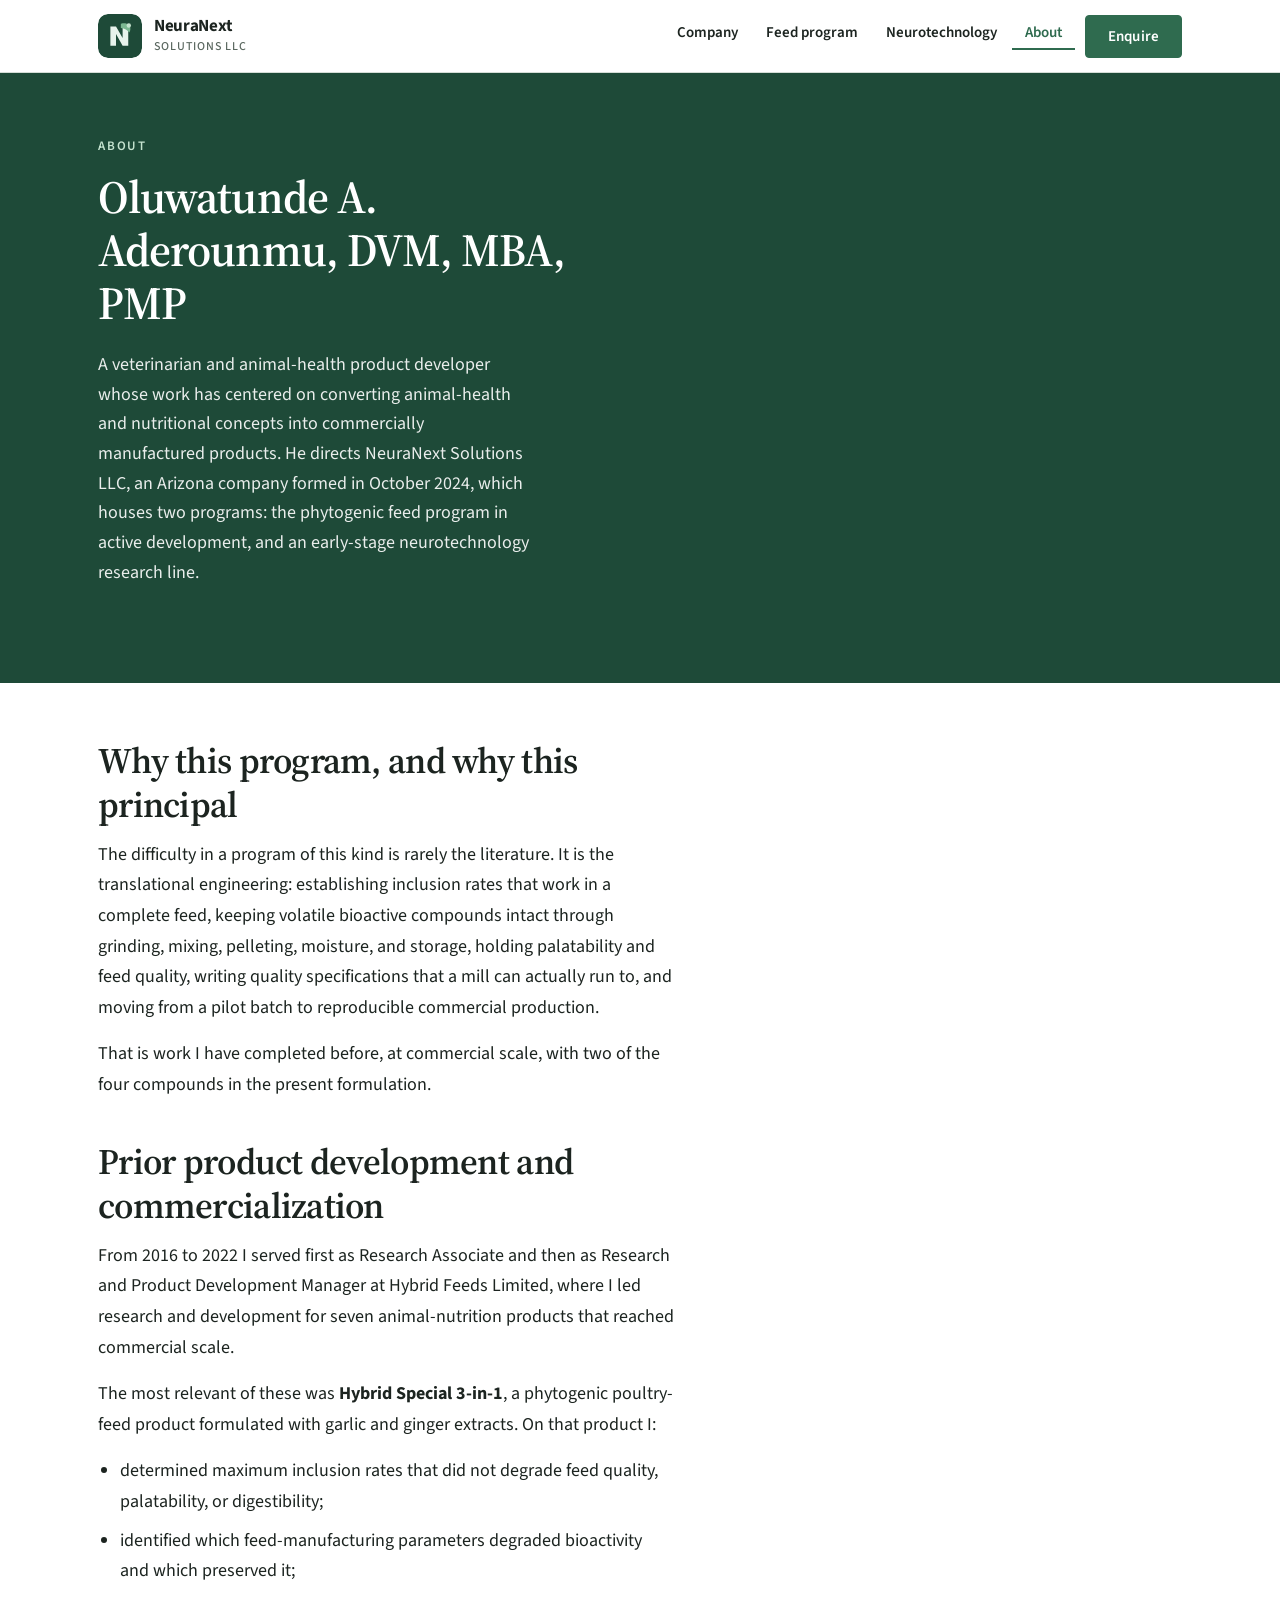
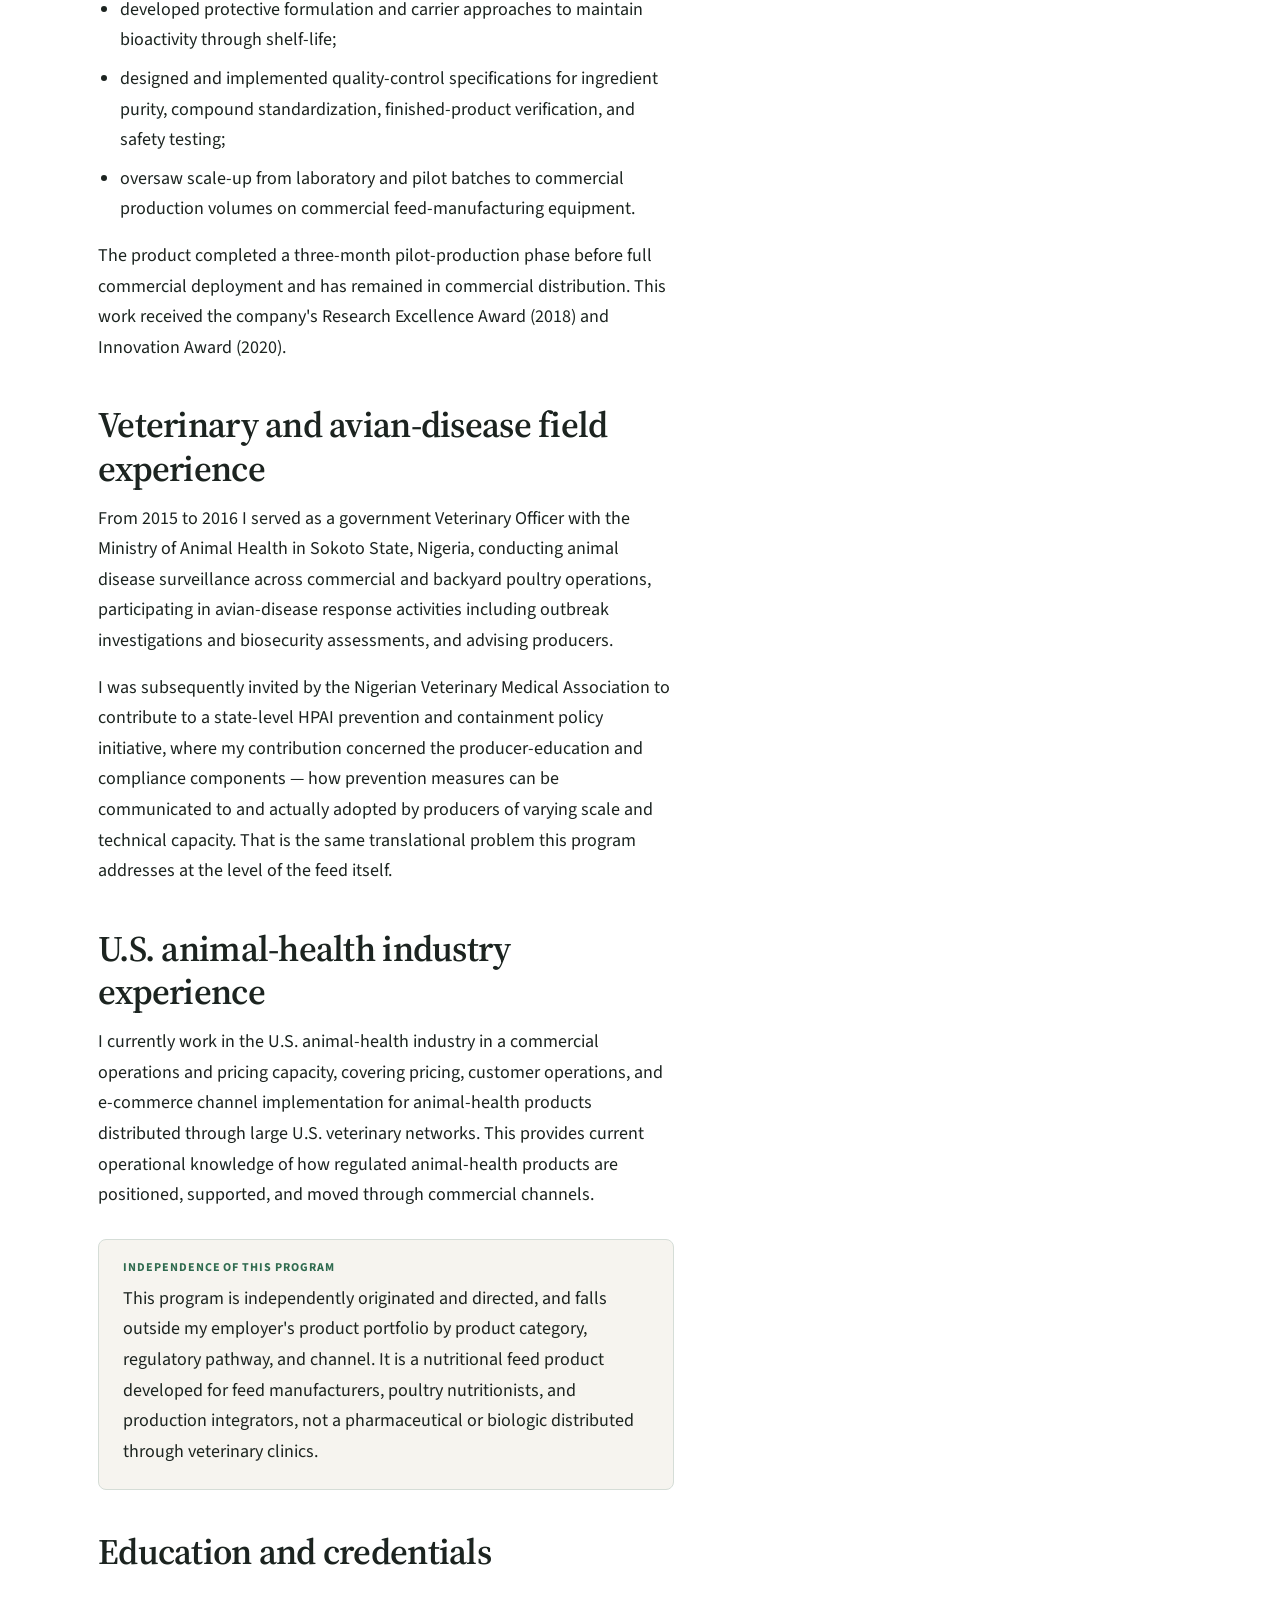
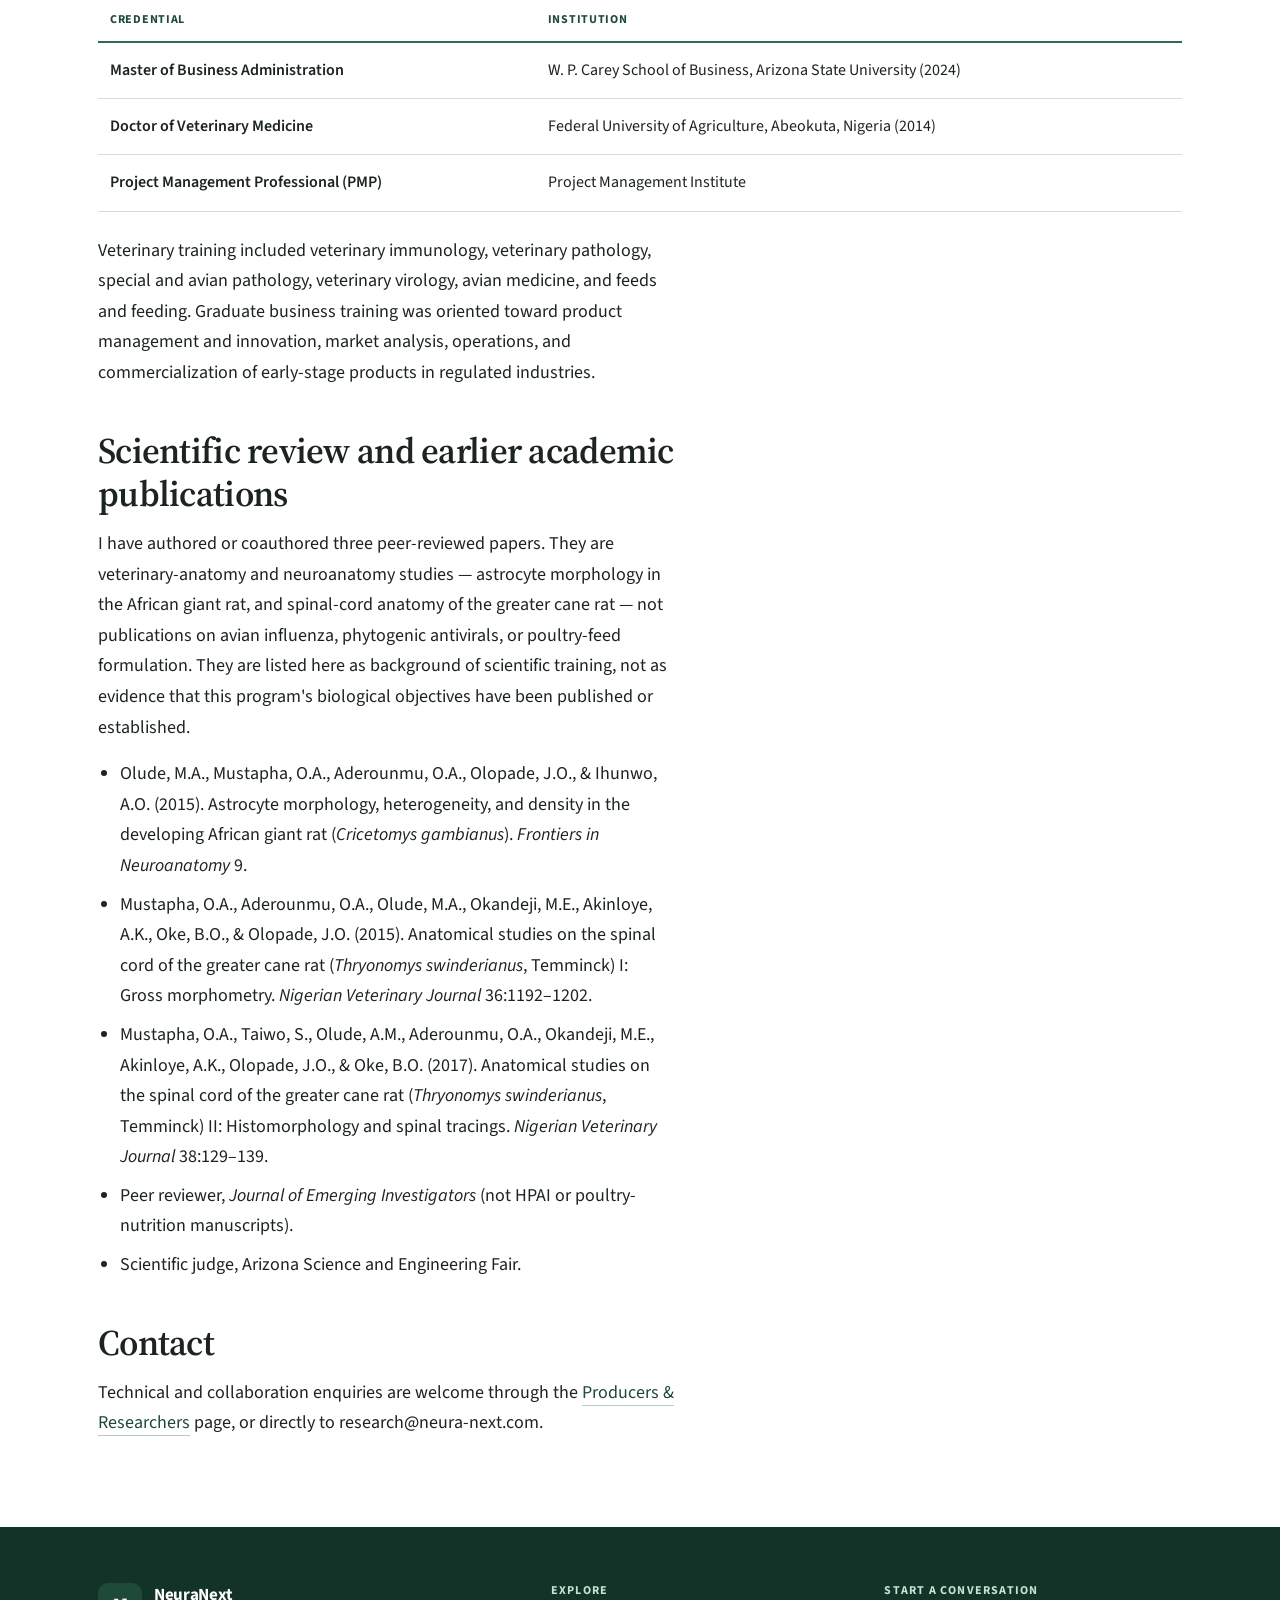
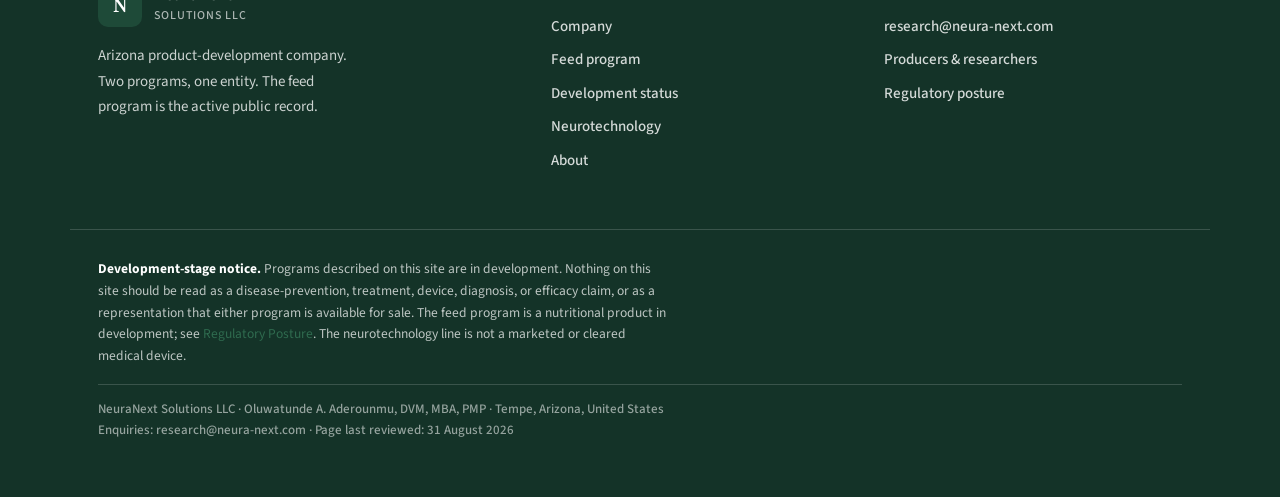
==== commit e5b2a068: "Restyle as a feed-research institute: grain hero, green mark, readable type, and infographics. Co-au" ====
--- a/about.html
+++ b/about.html
@@ -6,24 +6,15 @@
 <title>About — NeuraNext</title>
 <meta name="description" content="Background of the program principal: veterinary medicine, phytogenic poultry-feed product development and commercialization, government veterinary service, and U.S. animal-health industry experience.">
 <link rel="stylesheet" href="assets/style.css">
+<link rel="icon" href="assets/logo.svg" type="image/svg+xml">
 </head>
 <body>
 <a class="skip-link" href="#main-content">Skip to content</a>
 
-<div class="stage-banner">
-  <div class="page-width">
-    <strong>Development-stage company.</strong> Programs described on this site are in development.
-    No disease-prevention, treatment, device, or efficacy claim is made. Neither program is offered
-    for sale. Feed-program regulatory posture:
-    <a href="regulatory.html">Regulatory Posture</a>.
-    Neurotechnology is not a marketed or cleared medical device.
-  </div>
-</div>
-
 <header class="site-header">
   <div class="page-width header-inner">
     <a class="brand" href="index.html" aria-label="NeuraNext home">
-      <span class="brand-mark" aria-hidden="true">N</span>
+      <img class="brand-logo" src="assets/logo.svg" alt="">
       <span class="brand-wordmark">
         <span class="brand-name">NeuraNext</span>
         <span class="brand-subtitle">Solutions LLC</span>
@@ -38,14 +29,14 @@
           <li><a href="about.html">About</a></li>
         </ul>
       </nav>
-      <a class="button button-gold header-cta" href="participate.html">Write to us</a>
+      <a class="button button-gold header-cta" href="participate.html">Enquire</a>
       <button class="menu-toggle" type="button" aria-label="Open navigation" aria-expanded="false"><span></span></button>
     </div>
   </div>
 </header>
 
 <main id="main-content">
-<section class="page-hero">
+<section class="page-hero hero-plain">
   <div class="page-width">
 
   <p class="page-title">About</p>
--- a/assets/style.css
+++ b/assets/style.css
@@ -1,38 +1,42 @@
-/* NeuraNext — visual language adapted from Peniel Consulting.
-   Spectral headlines, Instrument Sans body, IBM Plex Mono labels.
-   Navy / cream / gold. No gradients, no shadows, print-safe. */
-
-@import url("https://fonts.googleapis.com/css2?family=IBM+Plex+Mono:wght@500;600&family=Instrument+Sans:ital,wght@0,400;0,500;0,600;1,400&family=Spectral:ital,wght@0,400;0,500;0,600;1,400;1,500&display=swap");
+/* NeuraNext — agricultural research institute visual language.
+   Source Serif 4 headlines, Source Sans 3 body.
+   Forest green, paper, grain photography. Print-safe. */
+
+@import url("https://fonts.googleapis.com/css2?family=Source+Sans+3:ital,wght@0,400;0,500;0,600;0,700;1,400&family=Source+Serif+4:ital,opsz,wght@0,8..60,500;0,8..60,600;0,8..60,700;1,8..60,500&display=swap");
 
 :root {
-  --navy: #002040;
-  --navy-deep: #001428;
-  --cream: #f6f1e6;
-  --sand: #eee6d5;
-  --gold: #c9a227;
-  --gold-ink: #a07828;
-  --ink: #002040;
-  --ink-soft: rgba(0, 32, 64, 0.72);
-  --cream-soft: rgba(246, 241, 230, 0.78);
-  --line: rgba(0, 32, 64, 0.14);
-  --line-light: rgba(246, 241, 230, 0.22);
-  --warn: #c9a227;
-  --serif: Spectral, "Spectral Fallback", Georgia, serif;
-  --sans: "Instrument Sans", "Instrument Sans Fallback", Arial, sans-serif;
-  --mono: "IBM Plex Mono", "IBM Plex Mono Fallback", ui-monospace, monospace;
-  --max: 1120px;
-  --prose: 740px;
+  --green: #2f6b4f;
+  --green-dark: #1e4a38;
+  --green-deep: #143328;
+  --green-soft: #e7f1eb;
+  --ink: #1c2420;
+  --muted: #5a675f;
+  --paper: #f6f4ef;
+  --white: #ffffff;
+  --line: #d5ddd7;
+  --gold: #2f6b4f;          /* legacy class names map to green */
+  --gold-ink: #1e4a38;
+  --navy: #1e4a38;
+  --navy-deep: #143328;
+  --cream: #f6f4ef;
+  --sand: #efeae0;
+  --ink-soft: #5a675f;
+  --cream-soft: rgba(246, 244, 239, 0.86);
+  --line-light: rgba(255, 255, 255, 0.18);
+  --serif: "Source Serif 4", "Source Serif 4 Fallback", Georgia, "Times New Roman", serif;
+  --sans: "Source Sans 3", "Source Sans 3 Fallback", "Segoe UI", Arial, sans-serif;
+  --mono: "Source Sans 3", "Segoe UI", Arial, sans-serif;
+  --max: 1140px;
 }
 
 *, *::before, *::after { box-sizing: border-box; }
-
 html { -webkit-text-size-adjust: 100%; scroll-behavior: smooth; }
 
 body {
   margin: 0;
-  background: var(--cream);
+  background: var(--white);
   color: var(--ink);
-  font: 16px/1.6 var(--sans);
+  font: 18px/1.7 var(--sans);
 }
 
 .page-width,
@@ -42,48 +46,31 @@
   padding: 0 28px;
 }
 
-a { color: inherit; text-decoration: none; }
-a:hover { color: var(--gold-ink); }
+a { color: var(--green); text-decoration: none; }
+a:hover { color: var(--green-dark); }
 
 .skip-link {
   position: absolute;
   left: 12px;
   top: -48px;
   z-index: 100;
-  background: var(--gold);
-  color: var(--navy-deep);
-  font: 600 11px/1 var(--mono);
-  letter-spacing: 0.12em;
-  text-transform: uppercase;
-  padding: 11px 16px;
+  background: var(--green);
+  color: #fff;
+  font: 600 14px/1 var(--sans);
+  padding: 10px 14px;
 }
 .skip-link:focus { top: 12px; }
 
-/* ---------- Stage banner ---------- */
-
-.stage-banner {
-  background: var(--gold);
-  color: var(--navy-deep);
-  font: 600 11px/1.55 var(--mono);
-  letter-spacing: 0.02em;
-}
-.stage-banner .wrap,
-.stage-banner .page-width { padding: 10px 28px; }
-.stage-banner a {
-  color: var(--navy-deep);
-  border-bottom: 1px solid rgba(0, 20, 40, 0.35);
-}
-.stage-banner a:hover { border-bottom-color: var(--navy-deep); }
-
 /* ---------- Header ---------- */
 
-header.masthead,
-header.site-header {
-  background: var(--navy-deep);
-  color: var(--cream);
+header.site-header,
+header.masthead {
+  background: var(--white);
+  color: var(--ink);
   position: sticky;
   top: 0;
   z-index: 40;
+  border-bottom: 1px solid var(--line);
 }
 
 .header-inner {
@@ -91,7 +78,7 @@
   align-items: center;
   justify-content: space-between;
   gap: 24px;
-  padding: 16px 28px;
+  padding: 14px 28px;
 }
 
 .brand {
@@ -99,44 +86,46 @@
   align-items: center;
   gap: 12px;
   border: 0;
-  color: var(--cream);
+  color: var(--ink);
   flex-shrink: 0;
 }
-.brand:hover { color: var(--cream); border: 0; }
-
+.brand:hover { color: var(--ink); border: 0; }
+
+.brand-logo,
+.brand-mark {
+  width: 44px;
+  height: 44px;
+  display: block;
+  flex-shrink: 0;
+  border: 0;
+  border-radius: 10px;
+}
 .brand-mark {
   display: grid;
   place-items: center;
-  width: 36px;
-  height: 36px;
-  border: 1px solid var(--gold);
-  color: var(--gold);
-  font: 500 18px/1 var(--serif);
-  flex-shrink: 0;
+  background: var(--green-dark);
+  color: #fff;
+  font: 600 20px/1 var(--serif);
 }
 
 .brand-wordmark { display: flex; flex-direction: column; line-height: 1.05; }
 .brand-name,
 .brand .program {
-  font: 600 13px/1.1 var(--sans);
-  letter-spacing: 0.16em;
-  text-transform: uppercase;
-  color: var(--cream);
+  font: 700 17px/1.1 var(--sans);
+  letter-spacing: -0.02em;
+  text-transform: none;
+  color: var(--ink);
 }
 .brand-subtitle,
 .brand .principal {
-  font: 600 9px/1.3 var(--mono);
-  letter-spacing: 0.14em;
+  font: 500 12px/1.3 var(--sans);
+  letter-spacing: 0.08em;
   text-transform: uppercase;
-  color: var(--cream-soft);
+  color: var(--muted);
   margin-top: 3px;
 }
 
-.nav-area {
-  display: flex;
-  align-items: center;
-  gap: 8px;
-}
+.nav-area { display: flex; align-items: center; gap: 10px; }
 
 nav.main ul,
 nav.arm ul {
@@ -154,26 +143,26 @@
 .nav-link {
   display: inline-block;
   border: 0;
-  padding: 12px 14px;
-  font: 600 10px/1 var(--mono);
-  letter-spacing: 0.16em;
-  text-transform: uppercase;
-  color: var(--cream-soft);
+  padding: 10px 13px;
+  font: 600 15px/1 var(--sans);
+  letter-spacing: 0;
+  text-transform: none;
+  color: var(--ink);
 }
 nav.main a:hover,
-nav.arm a:hover,
-.nav-link:hover { color: var(--cream); }
+nav.arm a:hover { color: var(--green); }
 nav.main a[aria-current="page"],
 nav.arm a[aria-current="page"] {
-  color: var(--gold);
+  color: var(--green);
+  box-shadow: inset 0 -2px 0 var(--green);
 }
 
 nav.arm {
-  border-top: 1px solid var(--line-light);
-  background: var(--navy);
-}
-nav.arm .wrap,
-nav.arm.page-width { padding: 0 28px; }
+  border-top: 1px solid var(--line);
+  background: var(--paper);
+}
+nav.arm .page-width { padding: 4px 28px; }
+nav.arm a { font-size: 14px; color: var(--muted); }
 
 .header-cta { display: inline-flex; }
 
@@ -182,8 +171,8 @@
   width: 42px;
   height: 42px;
   background: transparent;
-  border: 1px solid var(--line-light);
-  color: var(--cream);
+  border: 1px solid var(--line);
+  color: var(--ink);
   cursor: pointer;
   padding: 0;
   position: relative;
@@ -194,7 +183,7 @@
   display: block;
   width: 16px;
   height: 1.5px;
-  background: var(--cream);
+  background: var(--ink);
   position: absolute;
   left: 12px;
 }
@@ -208,12 +197,13 @@
 button[type="submit"] {
   display: inline-flex;
   align-items: center;
-  gap: 10px;
-  font: 600 11px/1 var(--mono);
-  letter-spacing: 0.14em;
-  text-transform: uppercase;
-  padding: 13px 20px;
-  border-radius: 0;
+  justify-content: center;
+  gap: 8px;
+  font: 600 15px/1 var(--sans);
+  letter-spacing: 0.01em;
+  text-transform: none;
+  padding: 13px 22px;
+  border-radius: 4px;
   cursor: pointer;
   border: 1px solid transparent;
   text-decoration: none;
@@ -222,135 +212,146 @@
 
 .button-gold,
 button[type="submit"] {
-  background: var(--gold);
-  color: var(--navy-deep);
-  border-color: var(--gold);
+  background: var(--green);
+  color: #fff;
+  border-color: var(--green);
 }
 .button-gold:hover,
 button[type="submit"]:hover {
-  background: #d4b03a;
-  color: var(--navy-deep);
+  background: var(--green-dark);
+  color: #fff;
 }
 
 .button-outline {
   background: transparent;
-  color: var(--cream);
-  border-color: rgba(246, 241, 230, 0.44);
-}
-.button-outline:hover { border-color: var(--cream); color: var(--cream); }
+  color: #fff;
+  border-color: rgba(255, 255, 255, 0.55);
+}
+.button-outline:hover { border-color: #fff; color: #fff; }
 
 .button-outline-ink {
   background: transparent;
-  color: var(--navy);
-  border-color: rgba(0, 32, 64, 0.28);
-}
-.button-outline-ink:hover { border-color: var(--navy); color: var(--navy); }
+  color: var(--green-dark);
+  border-color: var(--green);
+}
+.button-outline-ink:hover { background: var(--green-soft); color: var(--green-dark); }
 
 .button-row { display: flex; flex-wrap: wrap; gap: 12px; margin-top: 8px; }
 
-/* ---------- Hero ---------- */
+/* ---------- Heroes ---------- */
 
 .hero,
 .page-hero {
-  background: var(--navy);
-  color: var(--cream);
-  padding: 72px 0 80px;
-}
-
-.page-hero { padding: 56px 0 60px; }
+  position: relative;
+  color: #fff;
+  padding: 88px 0 92px;
+  background-color: var(--green-deep);
+  background-image:
+    linear-gradient(180deg, rgba(16, 36, 28, 0.42) 0%, rgba(16, 36, 28, 0.58) 100%),
+    url("img/hero-grain.jpg");
+  background-size: cover;
+  background-position: center 40%;
+}
+
+.page-hero { padding: 64px 0 68px; }
+.page-hero.hero-poultry {
+  background-image:
+    linear-gradient(180deg, rgba(16, 36, 28, 0.55) 0%, rgba(16, 36, 28, 0.7) 100%),
+    url("img/hero-poultry.jpg");
+}
+.page-hero.hero-plain {
+  background-image: none;
+  background-color: var(--green-dark);
+}
 
 .eyebrow,
 .page-title {
-  font: 600 11px/1.3 var(--mono);
-  letter-spacing: 0.17em;
+  font: 600 13px/1.4 var(--sans);
+  letter-spacing: 0.14em;
   text-transform: uppercase;
-  color: var(--gold-ink);
-  margin: 0 0 28px;
+  color: #c5e3cf;
+  margin: 0 0 16px;
 }
 
 .eyebrow-light,
 .page-hero .page-title,
 .hero .page-title,
 .section-navy .page-title,
-.cta-section .page-title {
-  color: var(--gold);
-}
-
-h1,
-.display-xl,
-.display-md {
+.cta-section .page-title { color: #c5e3cf; }
+
+h1 {
   font-family: var(--serif);
-  font-weight: 500;
-  letter-spacing: -0.045em;
-  line-height: 0.98;
-  margin: 0 0 28px;
-  max-width: 16ch;
-}
-
-h1, .display-md { font-size: clamp(32px, 4.6vw, 48px); max-width: 18ch; }
-.hero h1, .display-xl { font-size: clamp(44px, 7vw, 72px); max-width: 12ch; }
-.page-hero h1 { max-width: 22ch; }
-.hero h1, .display-xl { font-size: clamp(44px, 7vw, 72px); max-width: 12ch; }
-
-h1 em, .display-xl em, .display-md em, h2 em {
-  font-style: italic;
-  font-weight: 400;
-}
+  font-weight: 600;
+  font-size: clamp(34px, 4.6vw, 56px);
+  letter-spacing: -0.02em;
+  line-height: 1.15;
+  margin: 0 0 20px;
+  max-width: 18ch;
+  color: inherit;
+}
+
+.hero h1 { max-width: 16ch; }
+.page-hero h1 { max-width: 22ch; font-size: clamp(30px, 3.8vw, 46px); }
+
+h1 em, h2 em { font-style: italic; font-weight: 500; }
 
 .lede,
 .hero-dek {
-  font-size: 18px;
-  line-height: 1.55;
-  color: var(--ink-soft);
+  font-size: 19px;
+  line-height: 1.65;
+  color: var(--muted);
   max-width: 46ch;
   margin: 0 0 28px;
 }
 
 .hero .lede,
-.hero .hero-dek,
-.page-hero .lede,
-.page-hero .hero-dek {
-  color: var(--cream-soft);
+.page-hero .lede {
+  color: rgba(255, 255, 255, 0.9);
+  font-size: 18px;
+  max-width: 48ch;
 }
 
 .hero-meta {
-  margin-top: 36px;
-  padding-top: 22px;
-  border-top: 1px solid var(--line-light);
-  font: 600 11px/1.5 var(--mono);
-  letter-spacing: 0.08em;
-  text-transform: uppercase;
-  color: var(--cream-soft);
+  margin-top: 32px;
+  padding-top: 20px;
+  border-top: 1px solid rgba(255, 255, 255, 0.22);
+  font: 500 14px/1.5 var(--sans);
+  letter-spacing: 0;
+  text-transform: none;
+  color: rgba(255, 255, 255, 0.82);
   display: flex;
   flex-wrap: wrap;
   gap: 8px 22px;
 }
-.hero-meta strong { color: var(--cream); font-weight: 600; }
+.hero-meta strong { color: #fff; font-weight: 600; }
 
 /* ---------- Sections ---------- */
 
 main { padding: 0; }
 
-.section { padding: 76px 0; }
-.section-compact { padding: 52px 0; }
-.section-cream { background: var(--cream); color: var(--ink); }
-.section-sand { background: var(--sand); color: var(--ink); }
-.section-navy { background: var(--navy); color: var(--cream); }
-.cta-section { background: var(--navy-deep); color: var(--cream); }
-
-.section-head { max-width: 34ch; margin-bottom: 40px; }
-.section-head .eyebrow { margin-bottom: 16px; }
+.section { padding: 72px 0; }
+.section-compact { padding: 48px 0; }
+.section-cream { background: var(--white); color: var(--ink); }
+.section-sand { background: var(--paper); color: var(--ink); }
+.section-navy { background: var(--green-dark); color: #fff; }
+.cta-section { background: var(--green-deep); color: #fff; }
+
+.section-head { max-width: 40ch; margin-bottom: 36px; }
+.section-head .eyebrow { margin-bottom: 10px; color: var(--green); }
+.section-navy .section-head .eyebrow,
+.cta-section .eyebrow { color: #c5e3cf; }
 
 h2 {
   font-family: var(--serif);
-  font-size: clamp(26px, 3.2vw, 36px);
-  font-weight: 500;
-  letter-spacing: -0.04em;
-  line-height: 1.05;
-  margin: 48px 0 16px;
+  font-size: clamp(26px, 3vw, 36px);
+  font-weight: 600;
+  letter-spacing: -0.02em;
+  line-height: 1.2;
+  margin: 40px 0 14px;
   padding-top: 0;
   border: 0;
-  max-width: 28ch;
+  max-width: 32ch;
+  color: var(--ink);
 }
 
 .prose h2:first-child,
@@ -359,40 +360,43 @@
 h3 {
   font-family: var(--serif);
   font-size: 22px;
-  font-weight: 500;
-  letter-spacing: -0.03em;
-  margin: 28px 0 8px;
+  font-weight: 600;
+  letter-spacing: -0.015em;
+  line-height: 1.25;
+  margin: 26px 0 8px;
 }
 
 .prose p, .prose ul, .prose ol,
-.section p, .wrap p, .wrap ul, .wrap ol { max-width: 68ch; }
+.section p, .wrap p, .wrap ul, .wrap ol { max-width: 64ch; }
 p { margin: 0 0 16px; }
 ul, ol { margin: 0 0 16px; padding-left: 22px; }
 li { margin-bottom: 8px; }
 
-.small { font-size: 14px; color: var(--ink-soft); }
+.info-note { margin-top: 18px; }
 
 .section-navy h2,
-.cta-section h2 { color: var(--cream); }
+.cta-section h2 { color: #fff; }
 .section-navy p,
-.cta-section p { color: var(--cream-soft); }
+.cta-section p { color: rgba(255, 255, 255, 0.88); }
 .section-navy a,
-.cta-section a { color: var(--gold); border-bottom: 1px solid rgba(201, 162, 39, 0.35); }
+.cta-section a {
+  color: #c5e3cf;
+  border-bottom: 1px solid rgba(197, 227, 207, 0.4);
+}
 .section-navy a:hover,
-.cta-section a:hover { border-bottom-color: var(--gold); }
+.cta-section a:hover { border-bottom-color: #c5e3cf; }
 
 .prose a,
 .wrap a:not(.button):not(.brand):not(.nav-link) {
-  color: var(--navy);
-  border-bottom: 1px solid rgba(0, 32, 64, 0.28);
+  color: var(--green-dark);
+  border-bottom: 1px solid rgba(47, 107, 79, 0.35);
 }
 .prose a:hover,
 .wrap a:not(.button):not(.brand):not(.nav-link):hover {
-  color: var(--gold-ink);
-  border-bottom-color: var(--gold);
-}
-
-/* Inner-page body sitting directly in main (no .section wrapper) */
+  color: var(--green);
+  border-bottom-color: var(--green);
+}
+
 main > .wrap,
 main > .page-width.prose {
   padding-top: 56px;
@@ -401,13 +405,85 @@
 .page-hero + .wrap,
 .page-hero + .section { padding-top: 56px; }
 
-/* ---------- Split program cards ---------- */
+/* ---------- Infographic strip (Schothorst-style) ---------- */
+
+.info-strip {
+  display: grid;
+  gap: 0;
+  margin: 8px 0 0;
+  border-top: 1px solid var(--line);
+  border-bottom: 1px solid var(--line);
+}
+@media (min-width: 800px) {
+  .info-strip { grid-template-columns: repeat(4, 1fr); }
+}
+
+.info-item {
+  padding: 28px 22px 32px;
+  text-align: center;
+}
+.info-item + .info-item { border-top: 1px solid var(--line); }
+@media (min-width: 800px) {
+  .info-item + .info-item { border-top: 0; border-left: 1px solid var(--line); }
+}
+
+.info-icon {
+  width: 56px;
+  height: 56px;
+  margin: 0 auto 14px;
+  color: var(--green);
+}
+.info-item h3 {
+  font-family: var(--sans);
+  font-size: 16px;
+  font-weight: 700;
+  margin: 0 0 8px;
+  letter-spacing: 0;
+}
+.info-item p {
+  margin: 0 auto;
+  font-size: 14.5px;
+  line-height: 1.5;
+  color: var(--muted);
+  max-width: 28ch;
+}
+
+/* Phase timeline */
+
+.phases {
+  display: grid;
+  gap: 18px;
+  margin: 28px 0 8px;
+}
+@media (min-width: 800px) {
+  .phases { grid-template-columns: repeat(5, 1fr); gap: 12px; }
+}
+.phase {
+  background: var(--white);
+  border: 1px solid var(--line);
+  border-radius: 6px;
+  padding: 18px 16px 20px;
+}
+.phase-year {
+  font: 700 12px/1 var(--sans);
+  letter-spacing: 0.08em;
+  text-transform: uppercase;
+  color: var(--green);
+  margin: 0 0 8px;
+}
+.phase h3 { margin: 0 0 8px; font-size: 17px; font-family: var(--sans); }
+.phase p { margin: 0; font-size: 14px; color: var(--muted); max-width: none; }
+.phase.is-active { border-color: var(--green); background: var(--green-soft); }
+
+/* ---------- Split / cards ---------- */
 
 .split {
   display: grid;
   gap: 0;
   border: 1px solid var(--line);
-  margin: 28px 0 0;
+  margin: 8px 0 0;
+  border-radius: 8px;
+  overflow: hidden;
 }
 @media (min-width: 800px) {
   .split { grid-template-columns: 1fr 1fr; }
@@ -415,7 +491,7 @@
 
 .split-card {
   padding: 32px 28px 36px;
-  background: var(--cream);
+  background: var(--white);
 }
 .split-card + .split-card { border-top: 1px solid var(--line); }
 @media (min-width: 800px) {
@@ -423,36 +499,36 @@
 }
 
 .split-kicker {
-  font: 600 11px/1 var(--mono);
-  letter-spacing: 0.16em;
+  font: 700 12px/1 var(--sans);
+  letter-spacing: 0.1em;
   text-transform: uppercase;
-  color: var(--gold-ink);
-  margin: 0 0 18px;
+  color: var(--green);
+  margin: 0 0 12px;
 }
 .split-card h2, .split-card h3 {
   margin: 0 0 12px;
-  font-size: 28px;
-}
-.split-card p { color: var(--ink-soft); }
+  font-size: 26px;
+}
+.split-card p { color: var(--muted); }
 .split-card .button { margin-top: 18px; }
 
 .chip-row { display: flex; flex-wrap: wrap; gap: 8px; margin: 16px 0 0; }
 .chip {
-  font: 600 10px/1 var(--mono);
-  letter-spacing: 0.1em;
-  text-transform: uppercase;
-  padding: 7px 10px;
-  border: 1px solid var(--line);
-  color: var(--ink);
-}
-
-/* ---------- Numbered features ---------- */
+  font: 600 12px/1 var(--sans);
+  letter-spacing: 0.02em;
+  text-transform: none;
+  padding: 6px 10px;
+  border-radius: 99px;
+  background: var(--green-soft);
+  color: var(--green-dark);
+  border: 0;
+}
 
 .feature-grid,
 .grid {
   display: grid;
-  gap: 18px;
-  margin: 28px 0 0;
+  gap: 16px;
+  margin: 24px 0 0;
 }
 @media (min-width: 720px) {
   .grid.two,
@@ -466,61 +542,61 @@
 .feature,
 .card {
   border: 1px solid var(--line);
-  background: transparent;
-  padding: 24px 22px 28px;
-  border-radius: 0;
+  background: var(--white);
+  padding: 22px 20px 24px;
+  border-radius: 8px;
 }
 .section-navy .feature,
-.section-navy .card { border-color: var(--line-light); }
-.section-sand .card { background: var(--cream); }
+.section-navy .card {
+  border-color: rgba(255, 255, 255, 0.18);
+  background: rgba(255, 255, 255, 0.04);
+}
+.section-sand .card { background: var(--white); }
 
 .feat-num {
-  font: 600 11px/1 var(--mono);
-  letter-spacing: 0.16em;
-  color: var(--gold);
-  margin: 0 0 18px;
-}
+  font: 700 13px/1 var(--sans);
+  letter-spacing: 0.08em;
+  color: var(--green);
+  margin: 0 0 12px;
+}
+.section-navy .feat-num { color: #c5e3cf; }
 .feature h3, .card h3, .card h2 {
   margin: 0 0 10px;
   border: 0;
   padding: 0;
-  font-size: 22px;
+  font-size: 20px;
   max-width: none;
 }
 .card p:last-child { margin-bottom: 0; }
 .card .label,
 .callout .label {
-  font: 600 11px/1 var(--mono);
-  letter-spacing: 0.14em;
+  font: 700 12px/1 var(--sans);
+  letter-spacing: 0.08em;
   text-transform: uppercase;
-  color: var(--gold-ink);
+  color: var(--green);
   margin: 0 0 10px;
 }
 
-/* ---------- Callouts ---------- */
-
 .callout {
-  background: var(--sand);
+  background: var(--paper);
   border: 1px solid var(--line);
-  border-radius: 0;
+  border-radius: 8px;
   padding: 22px 24px;
   margin: 28px 0;
-  max-width: 68ch;
+  max-width: 64ch;
 }
 .callout p:last-child { margin-bottom: 0; }
 .callout.notice {
-  background: rgba(201, 162, 39, 0.16);
-  border-color: var(--gold);
-}
-.callout.notice .label { color: var(--gold-ink); }
-
-/* ---------- Tables, tags, log ---------- */
+  background: var(--green-soft);
+  border-color: #b7d4c3;
+}
+.callout.notice .label { color: var(--green-dark); }
 
 table {
   width: 100%;
   border-collapse: collapse;
   margin: 24px 0;
-  font-size: 15px;
+  font-size: 16px;
 }
 th, td {
   text-align: left;
@@ -529,37 +605,37 @@
   border-bottom: 1px solid var(--line);
 }
 th {
-  font: 600 10px/1.3 var(--mono);
-  letter-spacing: 0.12em;
+  font: 700 12px/1.3 var(--sans);
+  letter-spacing: 0.06em;
   text-transform: uppercase;
-  color: var(--gold-ink);
-  border-bottom: 1px solid var(--ink);
+  color: var(--green-dark);
+  border-bottom: 2px solid var(--green);
 }
 td:first-child { white-space: nowrap; font-weight: 600; }
 table.wide td:first-child { white-space: normal; font-weight: 500; }
 
 .tag {
   display: inline-block;
-  font: 600 10px/1 var(--mono);
-  letter-spacing: 0.08em;
+  font: 700 11px/1 var(--sans);
+  letter-spacing: 0.04em;
   text-transform: uppercase;
   padding: 5px 8px;
-  border-radius: 0;
-  background: rgba(201, 162, 39, 0.18);
-  color: var(--gold-ink);
+  border-radius: 99px;
+  background: var(--green-soft);
+  color: var(--green-dark);
   white-space: nowrap;
 }
-.tag.done { background: rgba(0, 32, 64, 0.08); color: var(--navy); }
-.tag.active { background: var(--gold); color: var(--navy-deep); }
-.tag.planned { background: transparent; color: var(--ink-soft); border: 1px solid var(--line); }
-
-.log { list-style: none; padding: 0; margin: 24px 0; max-width: 68ch; }
+.tag.done { background: var(--green-soft); color: var(--green-dark); }
+.tag.active { background: var(--green); color: #fff; }
+.tag.planned { background: transparent; color: var(--muted); border: 1px solid var(--line); }
+
+.log { list-style: none; padding: 0; margin: 24px 0; max-width: 64ch; }
 .log li {
   padding: 20px 0;
   border-top: 1px solid var(--line);
   margin: 0;
 }
-.log li:first-child { border-top: 1px solid var(--ink); }
+.log li:first-child { border-top: 2px solid var(--green); }
 .log .entry-head {
   display: flex;
   flex-wrap: wrap;
@@ -568,54 +644,52 @@
   margin-bottom: 8px;
 }
 .log time {
-  font: 600 11px/1 var(--mono);
-  letter-spacing: 0.06em;
-  text-transform: uppercase;
-  color: var(--gold-ink);
+  font: 700 13px/1 var(--sans);
+  letter-spacing: 0.02em;
+  text-transform: none;
+  color: var(--green);
   min-width: 11em;
 }
-.log .entry-title { font-weight: 600; }
-.log p { margin: 0; font-size: 15px; color: var(--ink-soft); }
-
-ol.refs { font-size: 14.5px; max-width: 72ch; }
-ol.refs li { margin-bottom: 12px; color: var(--ink-soft); }
-
-/* ---------- Form ---------- */
+.log .entry-title { font-weight: 700; }
+.log p { margin: 0; font-size: 16px; color: var(--muted); }
+
+ol.refs { font-size: 15px; max-width: 72ch; }
+ol.refs li { margin-bottom: 12px; color: var(--muted); }
 
 form.inquiry { max-width: 620px; margin: 24px 0; }
 .field { margin-bottom: 18px; }
 .field label {
   display: block;
-  font: 600 11px/1 var(--mono);
-  letter-spacing: 0.12em;
-  text-transform: uppercase;
+  font: 600 14px/1 var(--sans);
+  letter-spacing: 0;
+  text-transform: none;
   margin-bottom: 8px;
 }
-.field .hint { font-weight: 600; color: var(--gold-ink); }
+.field .hint { font-weight: 600; color: var(--green); }
 input[type="text"], input[type="email"], select, textarea {
   width: 100%;
   font: 16px/1.4 var(--sans);
   color: var(--ink);
-  background: var(--cream);
+  background: var(--white);
   padding: 12px 12px;
   border: 1px solid var(--line);
-  border-radius: 0;
+  border-radius: 4px;
 }
 input:focus, select:focus, textarea:focus {
-  outline: 2px solid var(--gold);
+  outline: 2px solid var(--green);
   outline-offset: 0;
-  border-color: var(--gold);
+  border-color: var(--green);
 }
 textarea { min-height: 140px; resize: vertical; }
 
 /* ---------- Footer ---------- */
 
 footer.site {
-  background: var(--navy-deep);
-  color: var(--cream);
+  background: var(--green-deep);
+  color: #fff;
   border-top: 0;
   padding: 0;
-  font-size: 14px;
+  font-size: 15px;
 }
 
 .footer-top {
@@ -630,96 +704,90 @@
 }
 
 .footer-top h2 {
-  font: 600 10px/1.4 var(--mono);
-  letter-spacing: 0.14em;
+  font: 700 12px/1.4 var(--sans);
+  letter-spacing: 0.1em;
   text-transform: uppercase;
-  color: var(--gold);
+  color: #c5e3cf;
   margin: 0 0 14px;
   max-width: none;
 }
 .footer-top ul { list-style: none; margin: 0; padding: 0; }
 .footer-top li { margin: 0 0 8px; }
 .footer-top a {
-  color: var(--cream-soft);
+  color: rgba(255, 255, 255, 0.82);
   border-bottom: 0;
-  font: 600 11px/1.4 var(--mono);
-  letter-spacing: 0.08em;
-  text-transform: uppercase;
-}
-.footer-top a:hover { color: var(--cream); }
+  font: 500 15px/1.4 var(--sans);
+  letter-spacing: 0;
+  text-transform: none;
+}
+.footer-top a:hover { color: #fff; }
+.footer-top .brand-name { color: #fff; }
+.footer-top .brand-subtitle { color: rgba(255, 255, 255, 0.65); }
 .footer-blurb {
-  color: var(--cream-soft);
-  max-width: 36ch;
+  color: rgba(255, 255, 255, 0.78);
+  max-width: 38ch;
   margin: 16px 0 0;
   font-size: 15px;
 }
 
 .footer-notice {
-  border-top: 1px solid var(--line-light);
+  border-top: 1px solid rgba(255, 255, 255, 0.16);
   padding: 28px 28px 40px;
   max-width: var(--max);
   margin: 0 auto;
-  font-size: 13px;
-  color: var(--cream-soft);
-}
-.footer-notice p { max-width: 80ch; }
-footer.site strong { color: var(--cream); }
+  font-size: 13.5px;
+  line-height: 1.6;
+  color: rgba(255, 255, 255, 0.72);
+}
+.footer-notice p { max-width: 82ch; }
+footer.site strong { color: #fff; }
 .foot-meta {
   margin-top: 18px;
   padding-top: 14px;
-  border-top: 1px solid var(--line-light);
-  font: 600 11px/1.6 var(--mono);
-  letter-spacing: 0.04em;
-  text-transform: uppercase;
-  color: rgba(246, 241, 230, 0.55);
-}
-.foot-meta a { color: var(--gold); border: 0; }
-
-/* ---------- Mobile ---------- */
+  border-top: 1px solid rgba(255, 255, 255, 0.16);
+  font: 500 13px/1.6 var(--sans);
+  letter-spacing: 0;
+  text-transform: none;
+  color: rgba(255, 255, 255, 0.55);
+}
+.foot-meta a { color: #c5e3cf; border: 0; }
 
 @media (max-width: 860px) {
   .menu-toggle { display: block; }
-  .nav-area { position: static; }
   nav.main {
     display: none;
     position: absolute;
     left: 0;
     right: 0;
     top: 100%;
-    background: var(--navy-deep);
-    border-top: 1px solid var(--line-light);
+    background: var(--white);
+    border-top: 1px solid var(--line);
     padding: 12px 16px 20px;
+    box-shadow: 0 12px 24px rgba(0, 0, 0, 0.06);
   }
-  header.site-header.is-open nav.main,
-  header.masthead.is-open nav.main { display: block; }
+  header.site-header.is-open nav.main { display: block; }
   nav.main ul { flex-direction: column; align-items: stretch; }
   .header-cta { display: none; }
-  header.site-header,
-  header.masthead { position: relative; }
-}
-
-/* ---------- Print (exhibit capture) ---------- */
+  header.site-header { position: relative; }
+  body { font-size: 17px; }
+}
 
 @media print {
   :root { --max: 100%; }
   @page { margin: 16mm; }
   body { font-size: 11pt; color: #000; background: #fff; }
-  .stage-banner { background: #fff; color: #000; border-bottom: 1px solid #000; }
   nav.main, nav.arm, .menu-toggle, .header-cta, .button-row, .skip-link { display: none !important; }
-  header.masthead, header.site-header,
-  .hero, .page-hero, .section-navy, .cta-section, footer.site {
+  header.site-header, .hero, .page-hero, .section-navy, .cta-section, footer.site {
     background: #fff !important;
     color: #000 !important;
+    background-image: none !important;
   }
   .hero, .page-hero { padding: 12pt 0; }
-  main { padding: 0; }
-  h1, h2, h3 { color: #000 !important; }
+  h1, h2, h3, p, .lede { color: #000 !important; }
   h1 { font-size: 20pt; }
   h2 { font-size: 14pt; page-break-after: avoid; }
-  h3 { page-break-after: avoid; }
-  .card, .callout, table, .log li, .feature, .split-card { page-break-inside: avoid; }
+  .card, .callout, table, .log li, .feature, .split-card, .info-item, .phase { page-break-inside: avoid; }
   a { color: #000; border-bottom: 0; }
   a[href^="http"]::after { content: " (" attr(href) ")"; font-size: 9pt; color: #444; }
   .no-print { display: none; }
-  .lede, .hero-dek, p { color: #000 !important; }
-}
+}
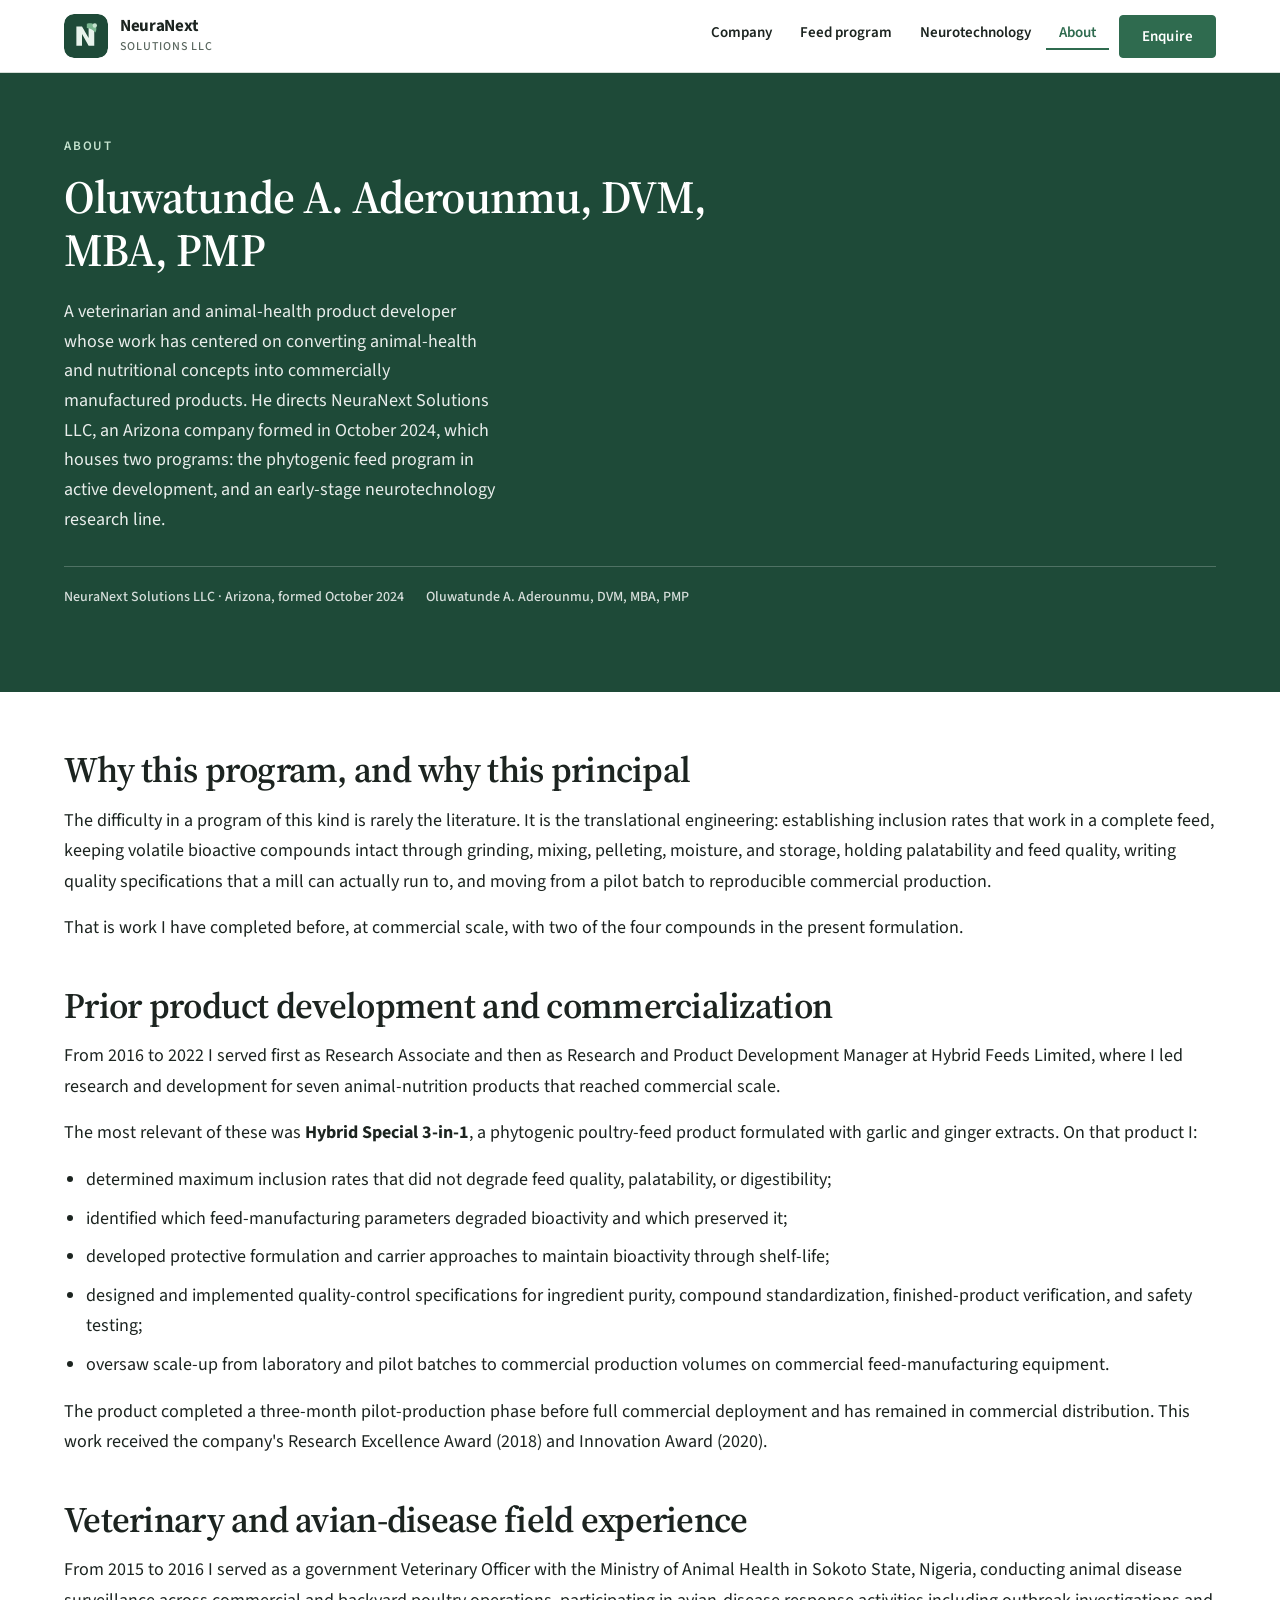
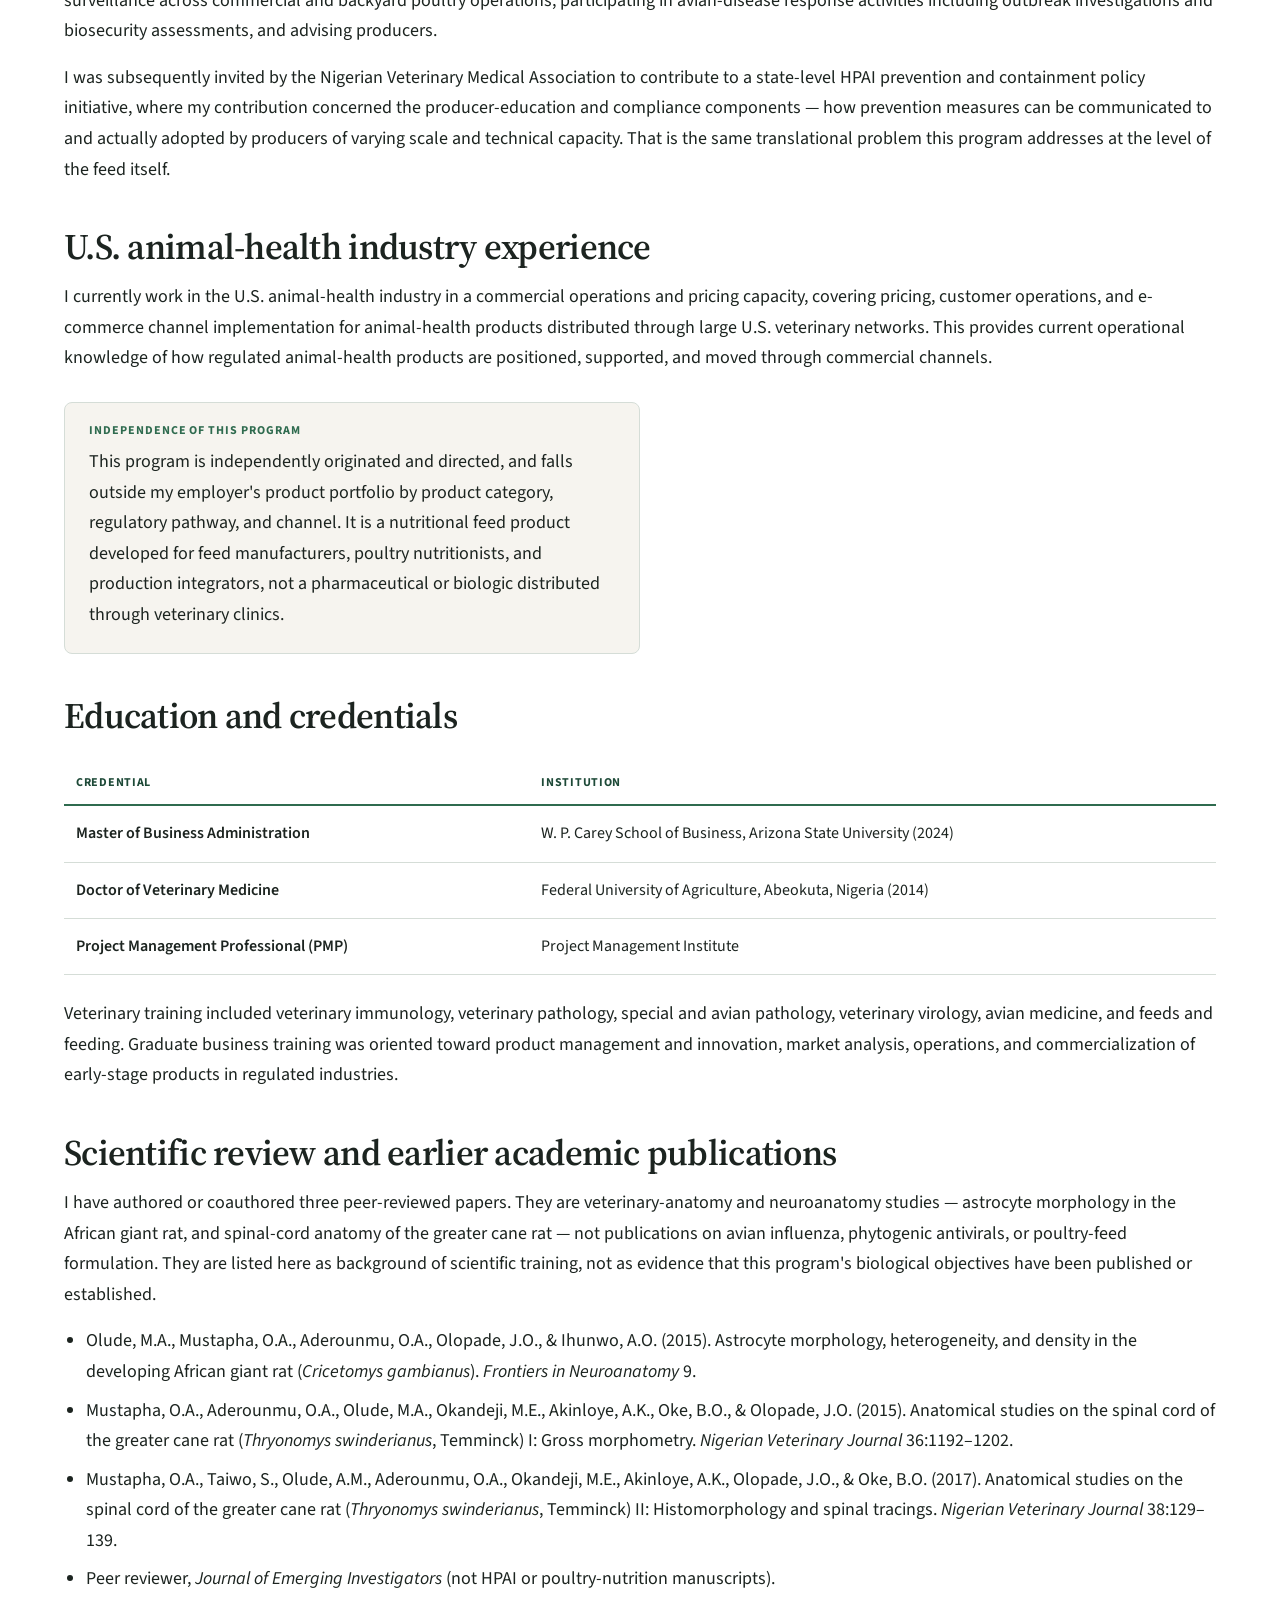
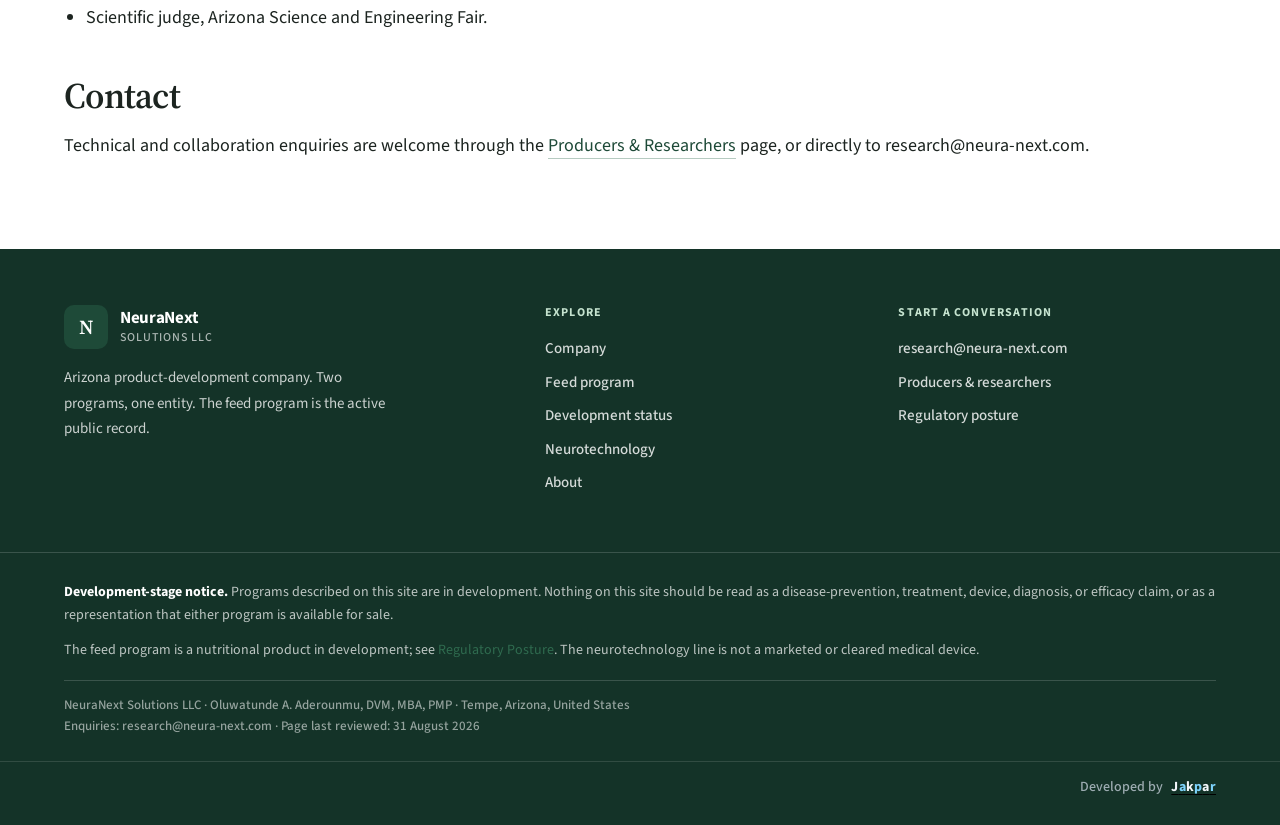
==== commit c76d7f49: "Add Jakpar credit and contact modal, move principal line to About, and use the full page width. Co-a" ====
--- a/about.html
+++ b/about.html
@@ -49,6 +49,10 @@
     the phytogenic feed program in active development, and an early-stage neurotechnology research
     line.
   </p>
+  <p class="hero-meta">
+    <span>NeuraNext Solutions LLC &middot; Arizona, formed October 2024</span>
+    <span>Oluwatunde A. Aderounmu, DVM, MBA, PMP</span>
+  </p>
   </div>
 </section>
 <section class="section section-cream">
@@ -255,8 +259,10 @@
     <p>
       <strong>Development-stage notice.</strong> Programs described on this site are in development.
       Nothing on this site should be read as a disease-prevention, treatment, device, diagnosis, or
-      efficacy claim, or as a representation that either program is available for sale. The feed
-      program is a nutritional product in development; see
+      efficacy claim, or as a representation that either program is available for sale.
+    </p>
+    <p>
+      The feed program is a nutritional product in development; see
       <a href="regulatory.html">Regulatory Posture</a>. The neurotechnology line is not a marketed
       or cleared medical device.
     </p>
--- a/assets/style.css
+++ b/assets/style.css
@@ -26,7 +26,8 @@
   --serif: "Source Serif 4", "Source Serif 4 Fallback", Georgia, "Times New Roman", serif;
   --sans: "Source Sans 3", "Source Sans 3 Fallback", "Segoe UI", Arial, sans-serif;
   --mono: "Source Sans 3", "Segoe UI", Arial, sans-serif;
-  --max: 1140px;
+  --max: none;
+  --pad: 5vw;
 }
 
 *, *::before, *::after { box-sizing: border-box; }
@@ -41,9 +42,10 @@
 
 .page-width,
 .wrap {
-  max-width: var(--max);
-  margin: 0 auto;
-  padding: 0 28px;
+  width: 100%;
+  max-width: none;
+  margin: 0;
+  padding: 0 var(--pad);
 }
 
 a { color: var(--green); text-decoration: none; }
@@ -78,7 +80,7 @@
   align-items: center;
   justify-content: space-between;
   gap: 24px;
-  padding: 14px 28px;
+  padding: 14px var(--pad);
 }
 
 .brand {
@@ -161,7 +163,7 @@
   border-top: 1px solid var(--line);
   background: var(--paper);
 }
-nav.arm .page-width { padding: 4px 28px; }
+nav.arm .page-width { padding: 4px var(--pad); }
 nav.arm a { font-size: 14px; color: var(--muted); }
 
 .header-cta { display: inline-flex; }
@@ -286,12 +288,12 @@
   letter-spacing: -0.02em;
   line-height: 1.15;
   margin: 0 0 20px;
-  max-width: 18ch;
+  max-width: 22ch;
   color: inherit;
 }
 
-.hero h1 { max-width: 16ch; }
-.page-hero h1 { max-width: 22ch; font-size: clamp(30px, 3.8vw, 46px); }
+.hero h1 { max-width: 22ch; }
+.page-hero h1 { max-width: 28ch; font-size: clamp(30px, 3.8vw, 46px); }
 
 h1 em, h2 em { font-style: italic; font-weight: 500; }
 
@@ -300,7 +302,7 @@
   font-size: 19px;
   line-height: 1.65;
   color: var(--muted);
-  max-width: 46ch;
+  max-width: 62ch;
   margin: 0 0 28px;
 }
 
@@ -336,7 +338,7 @@
 .section-navy { background: var(--green-dark); color: #fff; }
 .cta-section { background: var(--green-deep); color: #fff; }
 
-.section-head { max-width: 40ch; margin-bottom: 36px; }
+.section-head { max-width: 52ch; margin-bottom: 36px; }
 .section-head .eyebrow { margin-bottom: 10px; color: var(--green); }
 .section-navy .section-head .eyebrow,
 .cta-section .eyebrow { color: #c5e3cf; }
@@ -350,8 +352,7 @@
   margin: 40px 0 14px;
   padding-top: 0;
   border: 0;
-  max-width: 32ch;
-  color: var(--ink);
+  max-width: none;
 }
 
 .prose h2:first-child,
@@ -367,7 +368,7 @@
 }
 
 .prose p, .prose ul, .prose ol,
-.section p, .wrap p, .wrap ul, .wrap ol { max-width: 64ch; }
+.section p, .wrap p, .wrap ul, .wrap ol { max-width: none; }
 p { margin: 0 0 16px; }
 ul, ol { margin: 0 0 16px; padding-left: 22px; }
 li { margin-bottom: 8px; }
@@ -695,9 +696,9 @@
 .footer-top {
   display: grid;
   gap: 36px;
-  padding: 56px 28px 48px;
-  max-width: var(--max);
-  margin: 0 auto;
+  padding: 56px var(--pad) 48px;
+  max-width: none;
+  margin: 0;
 }
 @media (min-width: 800px) {
   .footer-top { grid-template-columns: 1.4fr 1fr 1fr; }
@@ -725,21 +726,22 @@
 .footer-top .brand-subtitle { color: rgba(255, 255, 255, 0.65); }
 .footer-blurb {
   color: rgba(255, 255, 255, 0.78);
-  max-width: 38ch;
+  max-width: 48ch;
   margin: 16px 0 0;
   font-size: 15px;
 }
 
 .footer-notice {
   border-top: 1px solid rgba(255, 255, 255, 0.16);
-  padding: 28px 28px 40px;
-  max-width: var(--max);
-  margin: 0 auto;
-  font-size: 13.5px;
-  line-height: 1.6;
+  padding: 28px var(--pad) 24px;
+  max-width: none;
+  margin: 0;
+  font-size: 14px;
+  line-height: 1.65;
   color: rgba(255, 255, 255, 0.72);
 }
-.footer-notice p { max-width: 82ch; }
+.footer-notice p { max-width: none; margin: 0 0 12px; }
+.footer-notice p:last-child { margin-bottom: 0; }
 footer.site strong { color: #fff; }
 .foot-meta {
   margin-top: 18px;
@@ -751,6 +753,132 @@
   color: rgba(255, 255, 255, 0.55);
 }
 .foot-meta a { color: #c5e3cf; border: 0; }
+
+.developed-by {
+  display: flex;
+  align-items: center;
+  justify-content: flex-end;
+  gap: 8px;
+  padding: 16px var(--pad) 28px;
+  border-top: 1px solid rgba(255, 255, 255, 0.12);
+  font: 500 14px/1.4 var(--sans);
+  color: rgba(196, 206, 216, 0.78);
+}
+.developed-by button {
+  background: none;
+  border: 0;
+  padding: 0;
+  cursor: pointer;
+  font: 700 14px/1 var(--sans);
+  letter-spacing: 0.02em;
+  text-decoration: underline;
+  text-underline-offset: 3px;
+}
+.jk-letter:nth-child(odd) { color: #f4f7fb; }
+.jk-letter:nth-child(even) { color: #7dd3fc; }
+.developed-by button:hover .jk-letter { opacity: 0.85; }
+
+.jk-overlay {
+  position: fixed;
+  inset: 0;
+  z-index: 80;
+  background: rgba(6, 10, 16, 0.72);
+  display: none;
+  align-items: center;
+  justify-content: center;
+  padding: 24px;
+}
+.jk-overlay.is-open { display: flex; }
+.jk-modal {
+  width: min(440px, 100%);
+  background: #14181f;
+  color: #f4f7fb;
+  border-radius: 16px;
+  padding: 28px 26px 22px;
+  position: relative;
+  box-shadow: 0 24px 60px rgba(0, 0, 0, 0.45);
+}
+.jk-modal h2 {
+  font-family: var(--sans);
+  font-size: 26px;
+  font-weight: 700;
+  letter-spacing: -0.02em;
+  margin: 0 0 8px;
+  color: #fff;
+  max-width: none;
+}
+.jk-modal .jk-lead {
+  margin: 0 0 22px;
+  color: #9aa3ad;
+  font-size: 15px;
+  line-height: 1.5;
+}
+.jk-close {
+  position: absolute;
+  top: 14px;
+  right: 14px;
+  width: 36px;
+  height: 36px;
+  border: 0;
+  background: transparent;
+  color: #9aa3ad;
+  font-size: 22px;
+  cursor: pointer;
+}
+.jk-close:hover { color: #fff; }
+.jk-field { margin-bottom: 14px; }
+.jk-field label {
+  display: block;
+  font: 600 13px/1 var(--sans);
+  margin-bottom: 7px;
+  color: #d5dbe2;
+}
+.jk-field input,
+.jk-field textarea {
+  width: 100%;
+  font: 16px/1.4 var(--sans);
+  color: #f4f7fb;
+  background: #0f1319;
+  border: 1px solid #2a313b;
+  border-radius: 8px;
+  padding: 11px 12px;
+}
+.jk-field input:focus,
+.jk-field textarea:focus {
+  outline: 0;
+  border-color: #2dd4bf;
+}
+.jk-field textarea { min-height: 110px; resize: vertical; }
+.jk-error { color: #f87171; font-size: 13px; margin: 0 0 10px; }
+.jk-actions {
+  display: flex;
+  align-items: center;
+  justify-content: space-between;
+  gap: 12px;
+  margin-top: 8px;
+}
+.jk-work {
+  color: #9aa3ad;
+  font-size: 13px;
+  border-bottom: 0;
+  display: inline-flex;
+  align-items: center;
+  gap: 5px;
+}
+.jk-work:hover { color: #fff; }
+.jk-send {
+  background: #2dd4bf;
+  color: #041016;
+  border: 0;
+  border-radius: 8px;
+  font: 700 14px/1 var(--sans);
+  padding: 12px 18px;
+  cursor: pointer;
+}
+.jk-send:hover { background: #5eead4; }
+.jk-send:disabled { opacity: 0.65; cursor: wait; }
+.jk-success { text-align: center; padding: 18px 8px 8px; }
+.jk-success p { color: #9aa3ad; }
 
 @media (max-width: 860px) {
   .menu-toggle { display: block; }
@@ -789,5 +917,5 @@
   .card, .callout, table, .log li, .feature, .split-card, .info-item, .phase { page-break-inside: avoid; }
   a { color: #000; border-bottom: 0; }
   a[href^="http"]::after { content: " (" attr(href) ")"; font-size: 9pt; color: #444; }
-  .no-print { display: none; }
-}
+  .no-print, .developed-by, .jk-overlay { display: none !important; }
+}
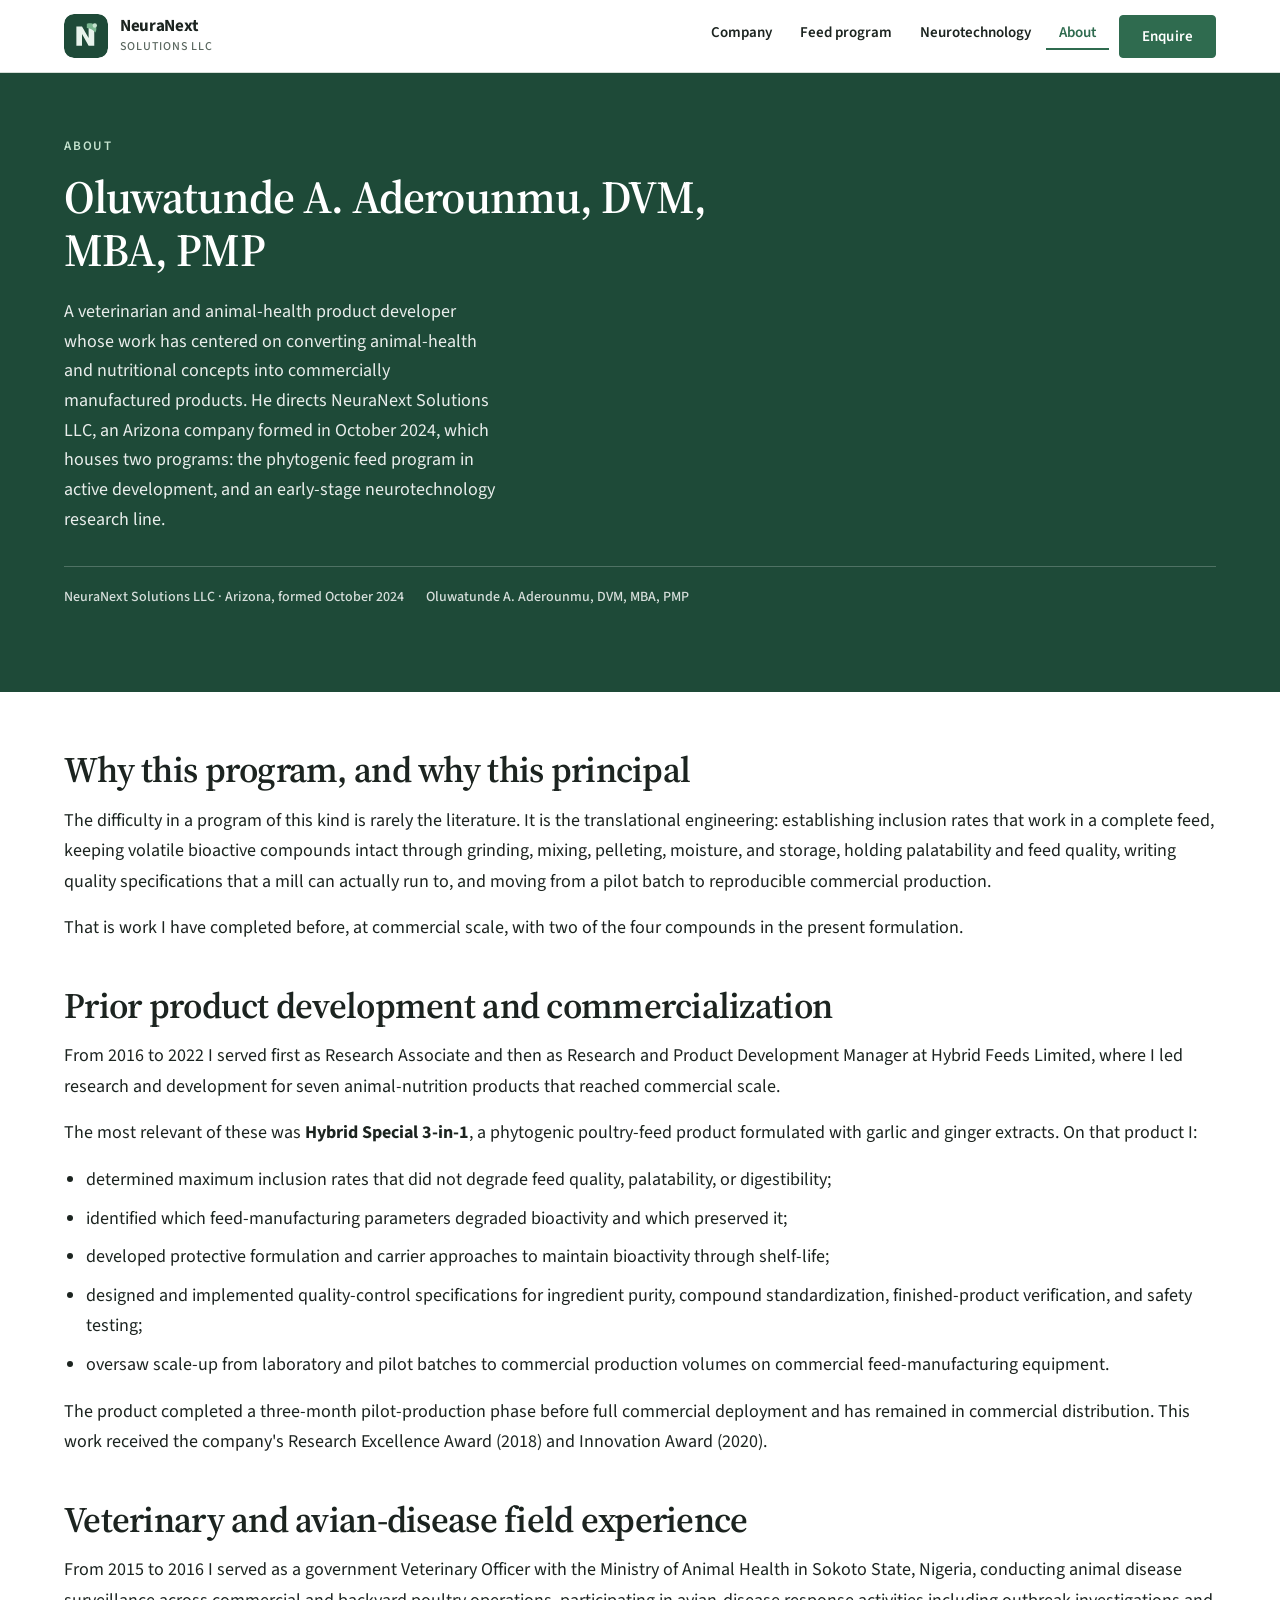
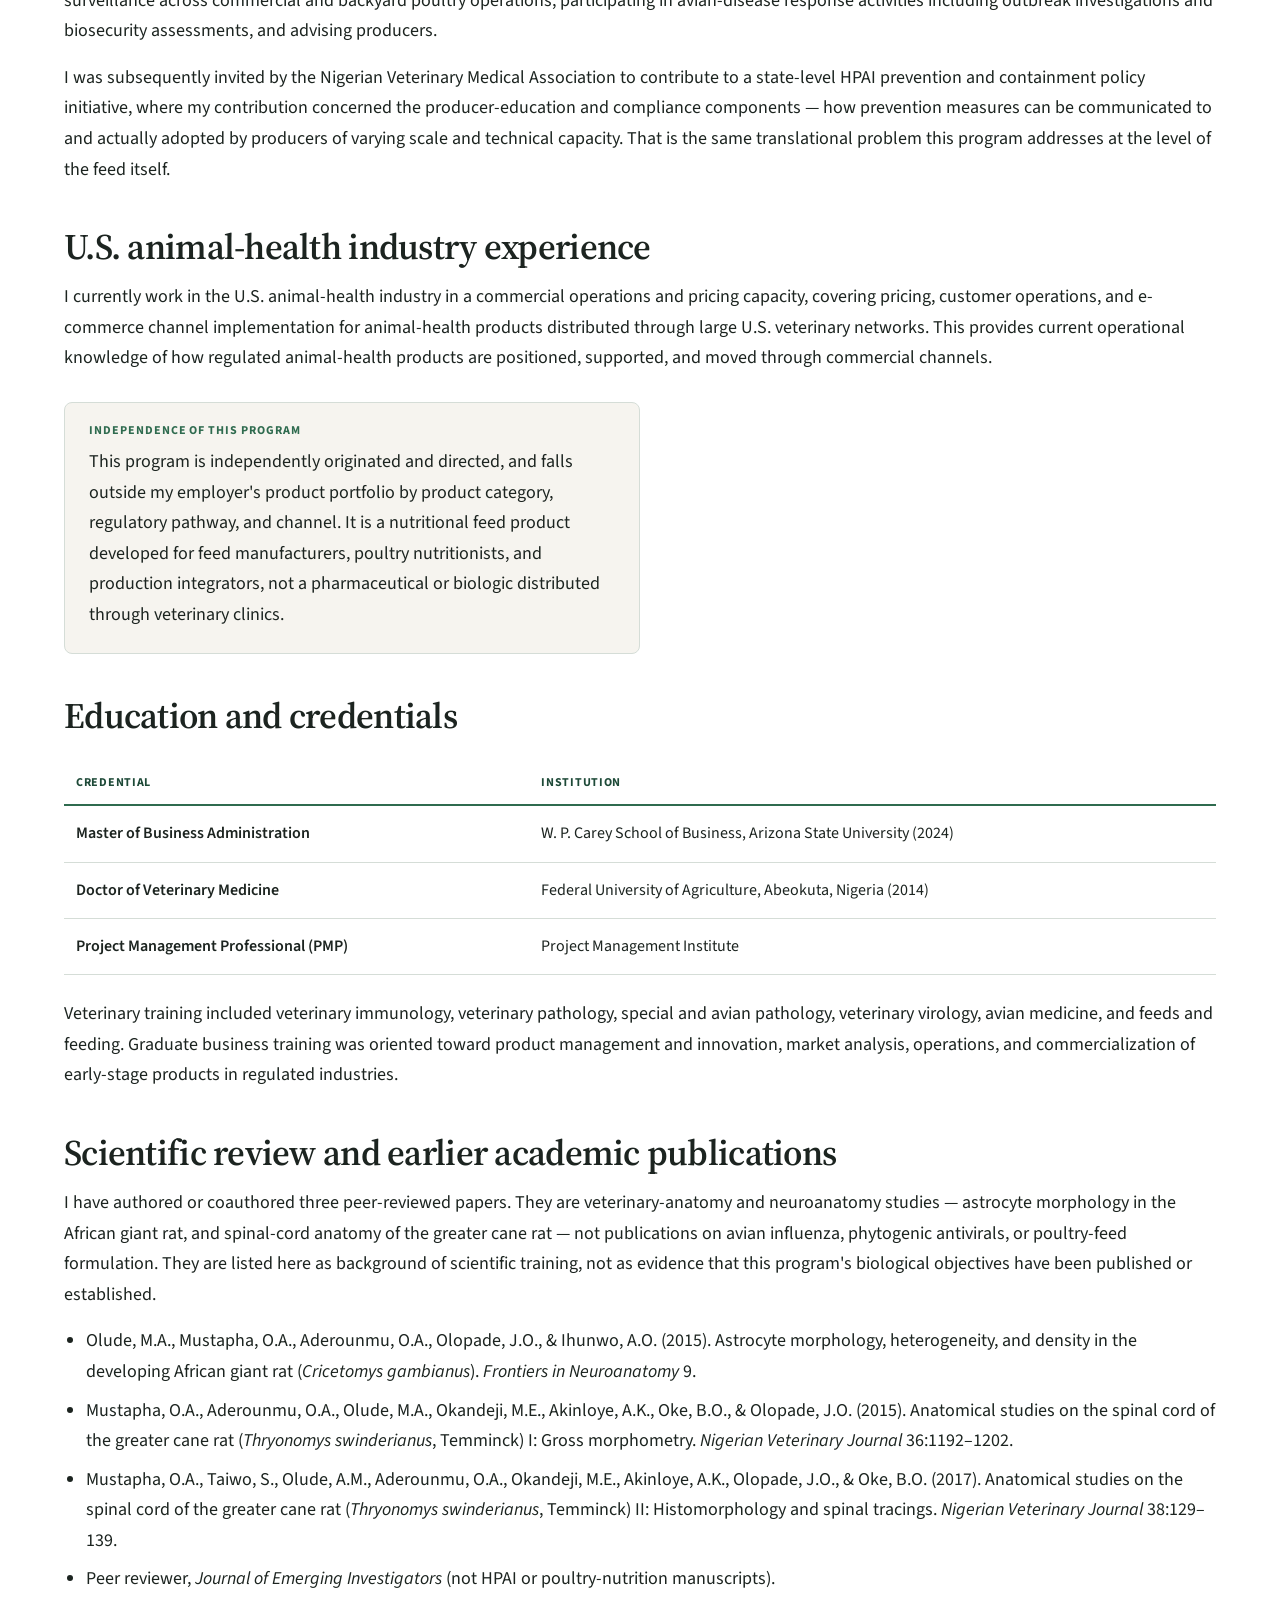
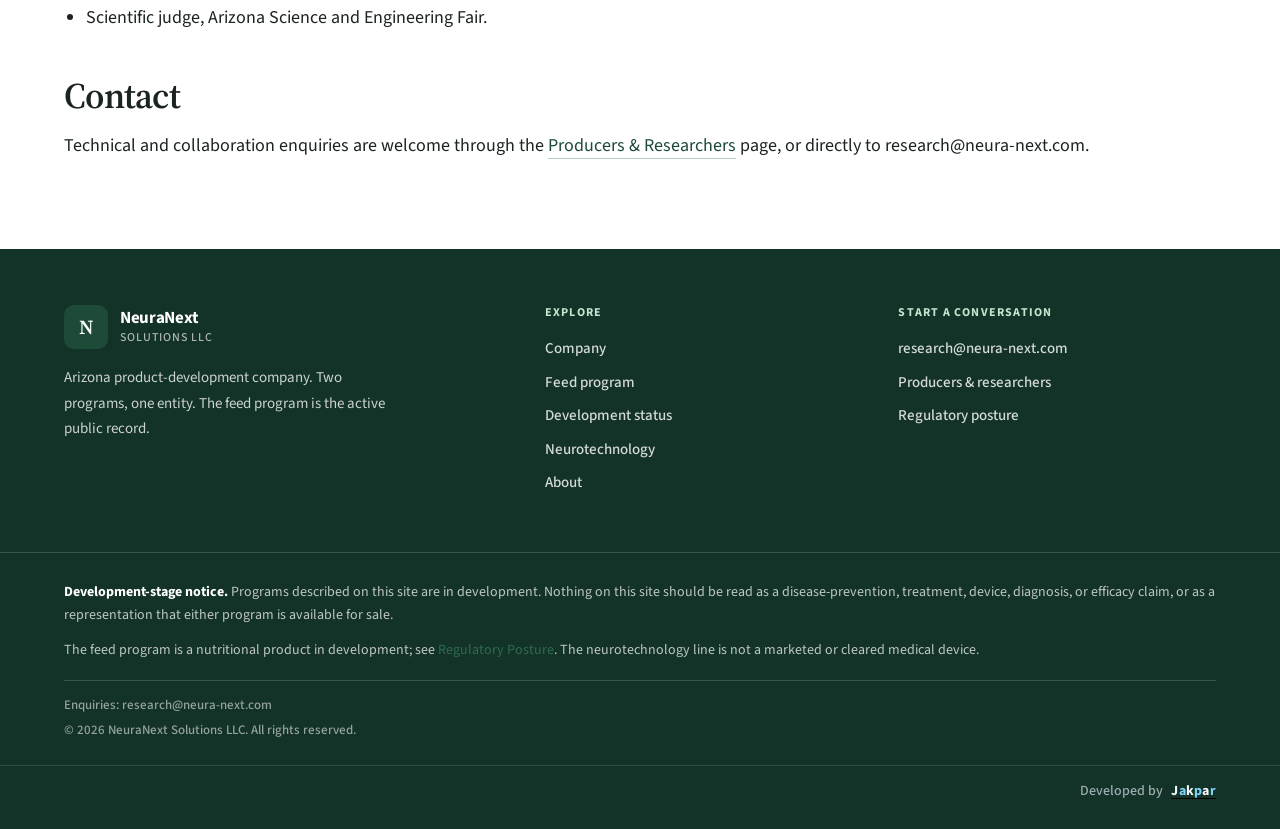
==== commit c125d8da: "Keep the footer to enquiries and a copyright line, and drop the principal identity from that strip. " ====
--- a/about.html
+++ b/about.html
@@ -267,12 +267,8 @@
       or cleared medical device.
     </p>
     <div class="foot-meta">
-      <p>
-        NeuraNext Solutions LLC &middot; Oluwatunde A. Aderounmu, DVM, MBA, PMP
-        &middot; Tempe, Arizona, United States<br>
-        Enquiries: <span id="contact-email">research@neura-next.com</span> &middot;
-        Page last reviewed: 31 August 2026
-      </p>
+      <p>Enquiries: <span id="contact-email">research@neura-next.com</span></p>
+      <p>&copy; 2026 NeuraNext Solutions LLC. All rights reserved.</p>
     </div>
   </div>
 </footer>
--- a/assets/style.css
+++ b/assets/style.css
@@ -752,6 +752,8 @@
   text-transform: none;
   color: rgba(255, 255, 255, 0.55);
 }
+.foot-meta p { margin: 0; }
+.foot-meta p + p { margin-top: 4px; }
 .foot-meta a { color: #c5e3cf; border: 0; }
 
 .developed-by {
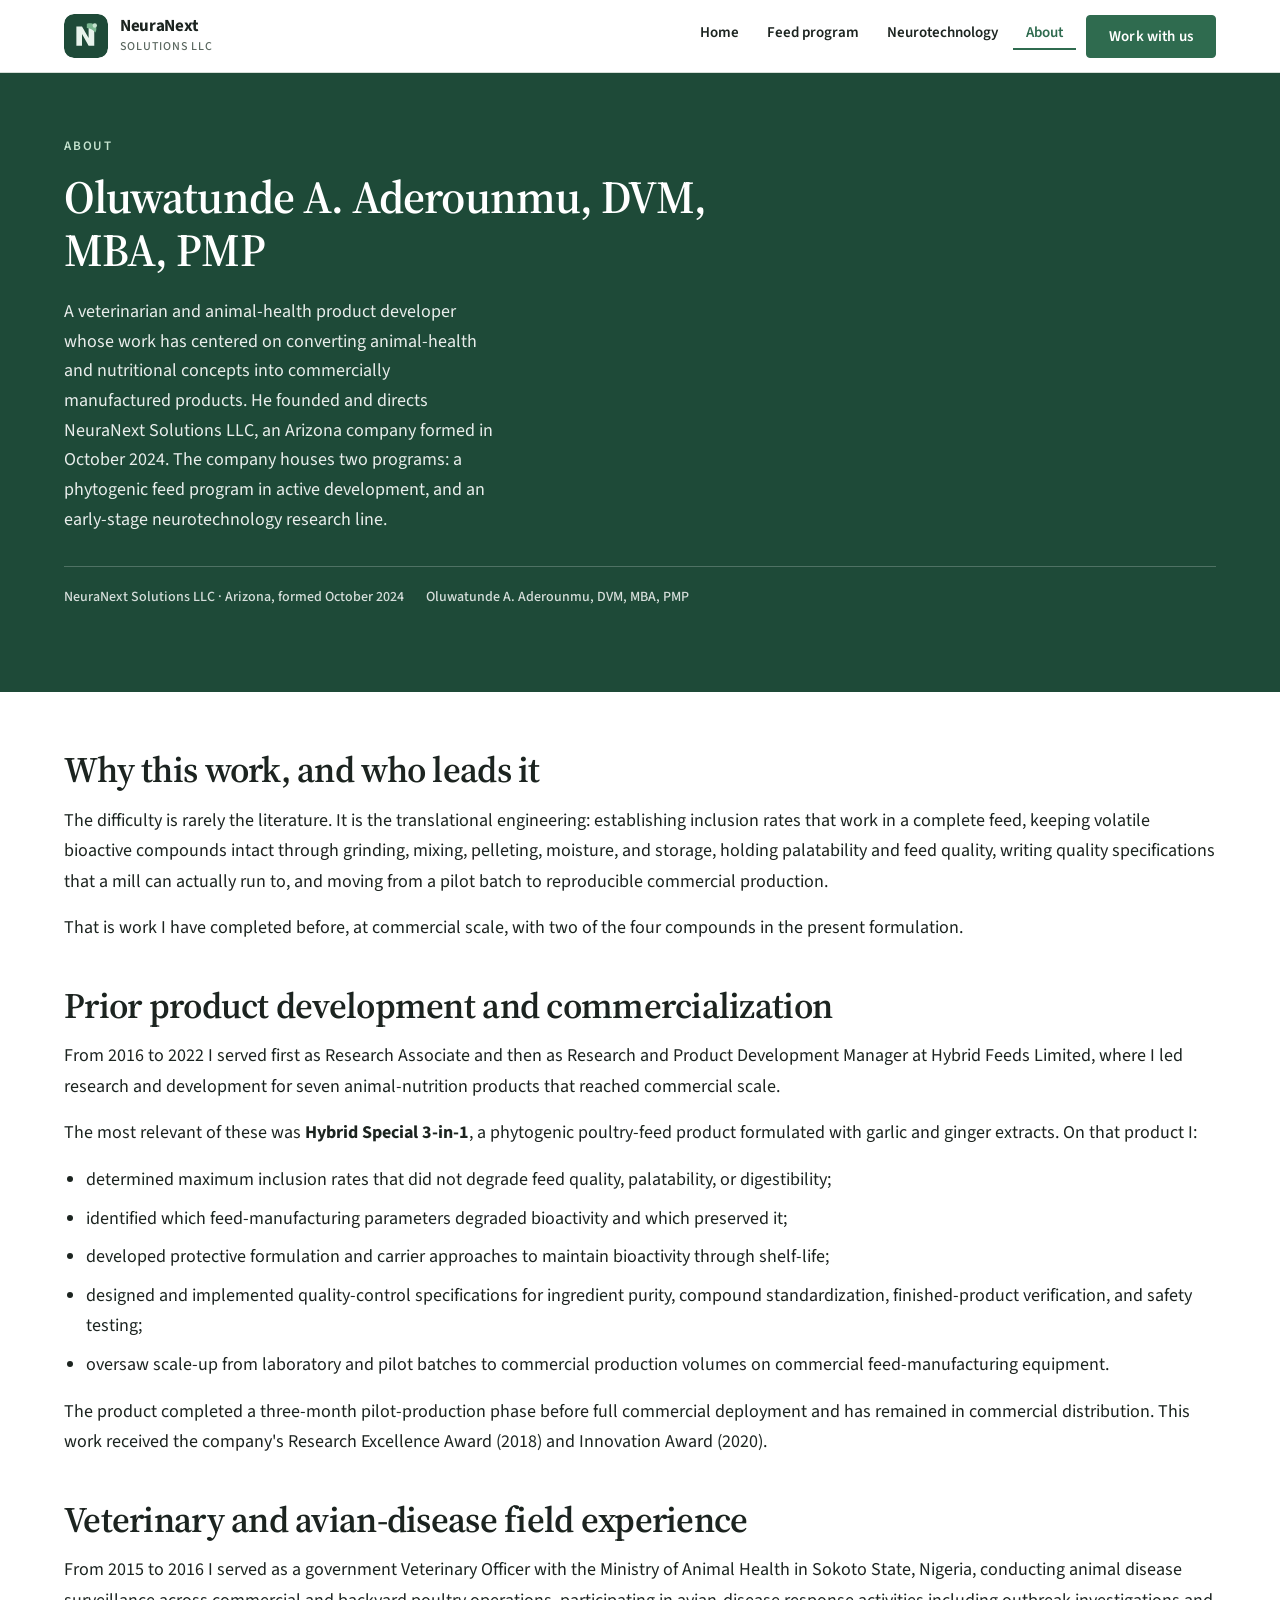
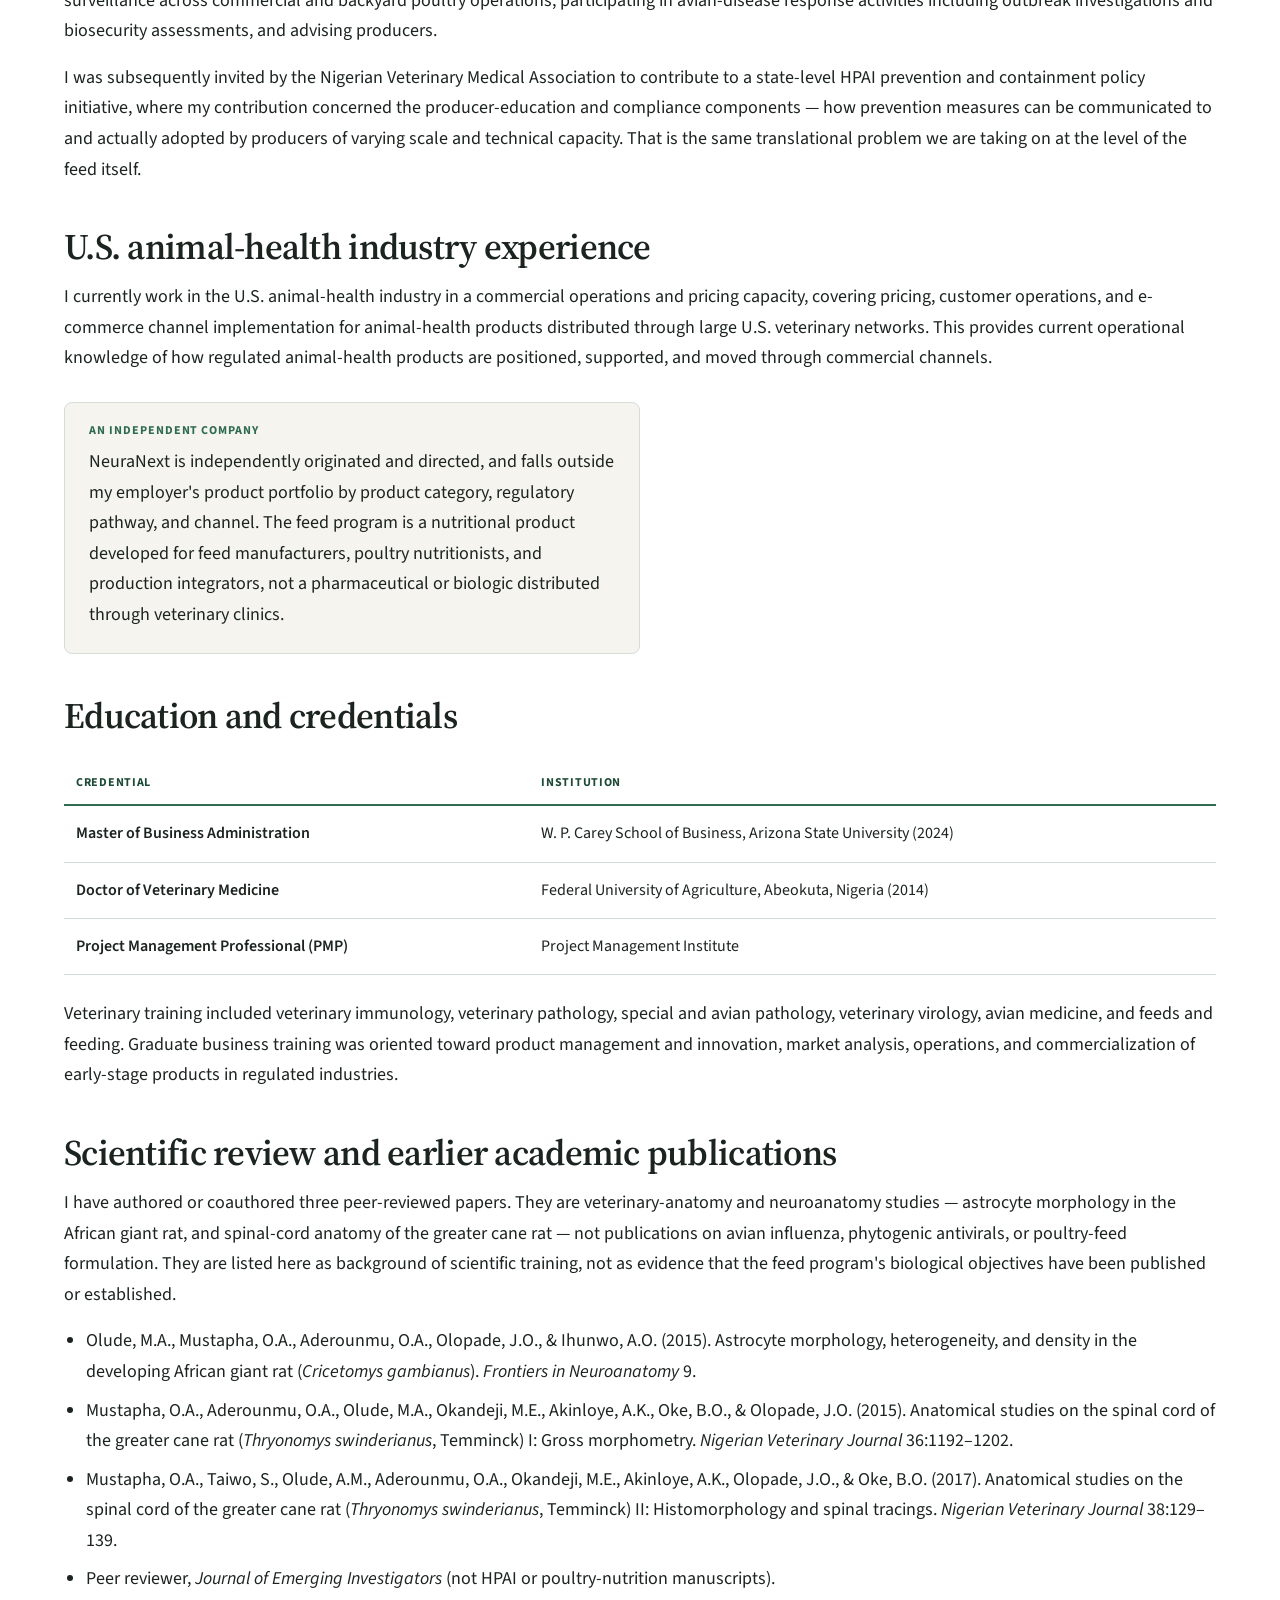
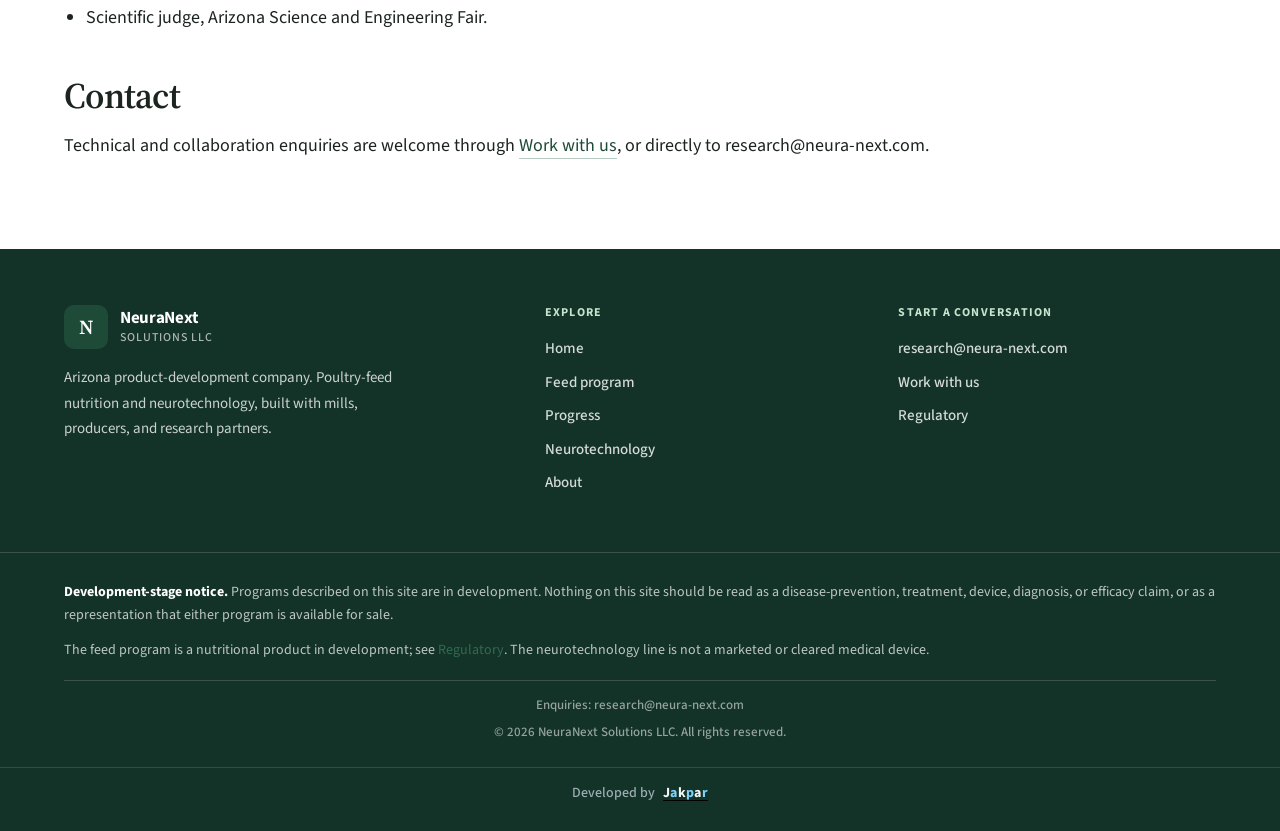
==== commit 5491e236: "Reword the site as a company talking to mills, producers, and research partners, not as a petition e" ====
--- a/about.html
+++ b/about.html
@@ -4,7 +4,7 @@
 <meta charset="utf-8">
 <meta name="viewport" content="width=device-width, initial-scale=1">
 <title>About — NeuraNext</title>
-<meta name="description" content="Background of the program principal: veterinary medicine, phytogenic poultry-feed product development and commercialization, government veterinary service, and U.S. animal-health industry experience.">
+<meta name="description" content="Oluwatunde A. Aderounmu, DVM, MBA, PMP — veterinarian and founder of NeuraNext. Phytogenic poultry-feed product development, government veterinary service, and U.S. animal-health industry experience.">
 <link rel="stylesheet" href="assets/style.css">
 <link rel="icon" href="assets/logo.svg" type="image/svg+xml">
 </head>
@@ -23,13 +23,13 @@
     <div class="nav-area">
       <nav class="main nav-links" aria-label="Company">
         <ul>
-          <li><a href="index.html">Company</a></li>
+          <li><a href="index.html">Home</a></li>
           <li><a href="feed.html">Feed program</a></li>
           <li><a href="neuro.html">Neurotechnology</a></li>
           <li><a href="about.html">About</a></li>
         </ul>
       </nav>
-      <a class="button button-gold header-cta" href="participate.html">Enquire</a>
+      <a class="button button-gold header-cta" href="participate.html">Work with us</a>
       <button class="menu-toggle" type="button" aria-label="Open navigation" aria-expanded="false"><span></span></button>
     </div>
   </div>
@@ -44,10 +44,10 @@
 
   <p class="lede">
     A veterinarian and animal-health product developer whose work has centered on converting
-    animal-health and nutritional concepts into commercially manufactured products. He directs
-    NeuraNext Solutions LLC, an Arizona company formed in October 2024, which houses two programs:
-    the phytogenic feed program in active development, and an early-stage neurotechnology research
-    line.
+    animal-health and nutritional concepts into commercially manufactured products. He founded
+    and directs NeuraNext Solutions LLC, an Arizona company formed in October 2024. The company
+    houses two programs: a phytogenic feed program in active development, and an early-stage
+    neurotechnology research line.
   </p>
   <p class="hero-meta">
     <span>NeuraNext Solutions LLC &middot; Arizona, formed October 2024</span>
@@ -58,14 +58,14 @@
 <section class="section section-cream">
 <div class="wrap">
 
-  <h2>Why this program, and why this principal</h2>
-
-  <p>
-    The difficulty in a program of this kind is rarely the literature. It is the translational
-    engineering: establishing inclusion rates that work in a complete feed, keeping volatile
-    bioactive compounds intact through grinding, mixing, pelleting, moisture, and storage, holding
-    palatability and feed quality, writing quality specifications that a mill can actually run to,
-    and moving from a pilot batch to reproducible commercial production.
+  <h2>Why this work, and who leads it</h2>
+
+  <p>
+    The difficulty is rarely the literature. It is the translational engineering: establishing
+    inclusion rates that work in a complete feed, keeping volatile bioactive compounds intact
+    through grinding, mixing, pelleting, moisture, and storage, holding palatability and feed
+    quality, writing quality specifications that a mill can actually run to, and moving from a
+    pilot batch to reproducible commercial production.
   </p>
 
   <p>
@@ -128,7 +128,7 @@
     state-level HPAI prevention and containment policy initiative, where my contribution concerned
     the producer-education and compliance components — how prevention measures can be communicated to
     and actually adopted by producers of varying scale and technical capacity. That is the same
-    translational problem this program addresses at the level of the feed itself.
+    translational problem we are taking on at the level of the feed itself.
   </p>
 
   <h2>U.S. animal-health industry experience</h2>
@@ -142,12 +142,12 @@
   </p>
 
   <div class="callout">
-    <p class="label">Independence of this program</p>
+    <p class="label">An independent company</p>
     <p>
-      This program is independently originated and directed, and falls outside my employer's product
-      portfolio by product category, regulatory pathway, and channel. It is a nutritional feed product
-      developed for feed manufacturers, poultry nutritionists, and production integrators, not a
-      pharmaceutical or biologic distributed through veterinary clinics.
+      NeuraNext is independently originated and directed, and falls outside my employer's product
+      portfolio by product category, regulatory pathway, and channel. The feed program is a
+      nutritional product developed for feed manufacturers, poultry nutritionists, and production
+      integrators, not a pharmaceutical or biologic distributed through veterinary clinics.
     </p>
   </div>
 
@@ -186,8 +186,8 @@
     I have authored or coauthored three peer-reviewed papers. They are veterinary-anatomy and
     neuroanatomy studies — astrocyte morphology in the African giant rat, and spinal-cord anatomy of
     the greater cane rat — not publications on avian influenza, phytogenic antivirals, or poultry-feed
-    formulation. They are listed here as background of scientific training, not as evidence that this
-    program's biological objectives have been published or established.
+    formulation. They are listed here as background of scientific training, not as evidence that the
+    feed program's biological objectives have been published or established.
   </p>
 
   <ul>
@@ -215,8 +215,8 @@
   <h2>Contact</h2>
 
   <p>
-    Technical and collaboration enquiries are welcome through the
-    <a href="participate.html">Producers &amp; Researchers</a> page, or directly to
+    Technical and collaboration enquiries are welcome through
+    <a href="participate.html">Work with us</a>, or directly to
     <span id="contact-email-about">research@neura-next.com</span>.
   </p>
 
@@ -234,14 +234,14 @@
           <span class="brand-subtitle">Solutions LLC</span>
         </span>
       </a>
-      <p class="footer-blurb">Arizona product-development company. Two programs, one entity. The feed program is the active public record.</p>
+      <p class="footer-blurb">Arizona product-development company. Poultry-feed nutrition and neurotechnology, built with mills, producers, and research partners.</p>
     </div>
     <div>
       <h2>Explore</h2>
       <ul>
-        <li><a href="index.html">Company</a></li>
+        <li><a href="index.html">Home</a></li>
         <li><a href="feed.html">Feed program</a></li>
-        <li><a href="status.html">Development status</a></li>
+        <li><a href="status.html">Progress</a></li>
         <li><a href="neuro.html">Neurotechnology</a></li>
         <li><a href="about.html">About</a></li>
       </ul>
@@ -250,8 +250,8 @@
       <h2>Start a conversation</h2>
       <ul>
         <li><a href="mailto:research@neura-next.com">research@neura-next.com</a></li>
-        <li><a href="participate.html">Producers &amp; researchers</a></li>
-        <li><a href="regulatory.html">Regulatory posture</a></li>
+        <li><a href="participate.html">Work with us</a></li>
+        <li><a href="regulatory.html">Regulatory</a></li>
       </ul>
     </div>
   </div>
@@ -263,7 +263,7 @@
     </p>
     <p>
       The feed program is a nutritional product in development; see
-      <a href="regulatory.html">Regulatory Posture</a>. The neurotechnology line is not a marketed
+      <a href="regulatory.html">Regulatory</a>. The neurotechnology line is not a marketed
       or cleared medical device.
     </p>
     <div class="foot-meta">
--- a/assets/style.css
+++ b/assets/style.css
@@ -739,6 +739,7 @@
   font-size: 14px;
   line-height: 1.65;
   color: rgba(255, 255, 255, 0.72);
+  text-align: left;
 }
 .footer-notice p { max-width: none; margin: 0 0 12px; }
 .footer-notice p:last-child { margin-bottom: 0; }
@@ -751,15 +752,16 @@
   letter-spacing: 0;
   text-transform: none;
   color: rgba(255, 255, 255, 0.55);
-}
-.foot-meta p { margin: 0; }
-.foot-meta p + p { margin-top: 4px; }
+  text-align: center;
+}
+.foot-meta p { margin: 0 auto; }
+.foot-meta p + p { margin-top: 6px; }
 .foot-meta a { color: #c5e3cf; border: 0; }
 
 .developed-by {
   display: flex;
   align-items: center;
-  justify-content: flex-end;
+  justify-content: center;
   gap: 8px;
   padding: 16px var(--pad) 28px;
   border-top: 1px solid rgba(255, 255, 255, 0.12);
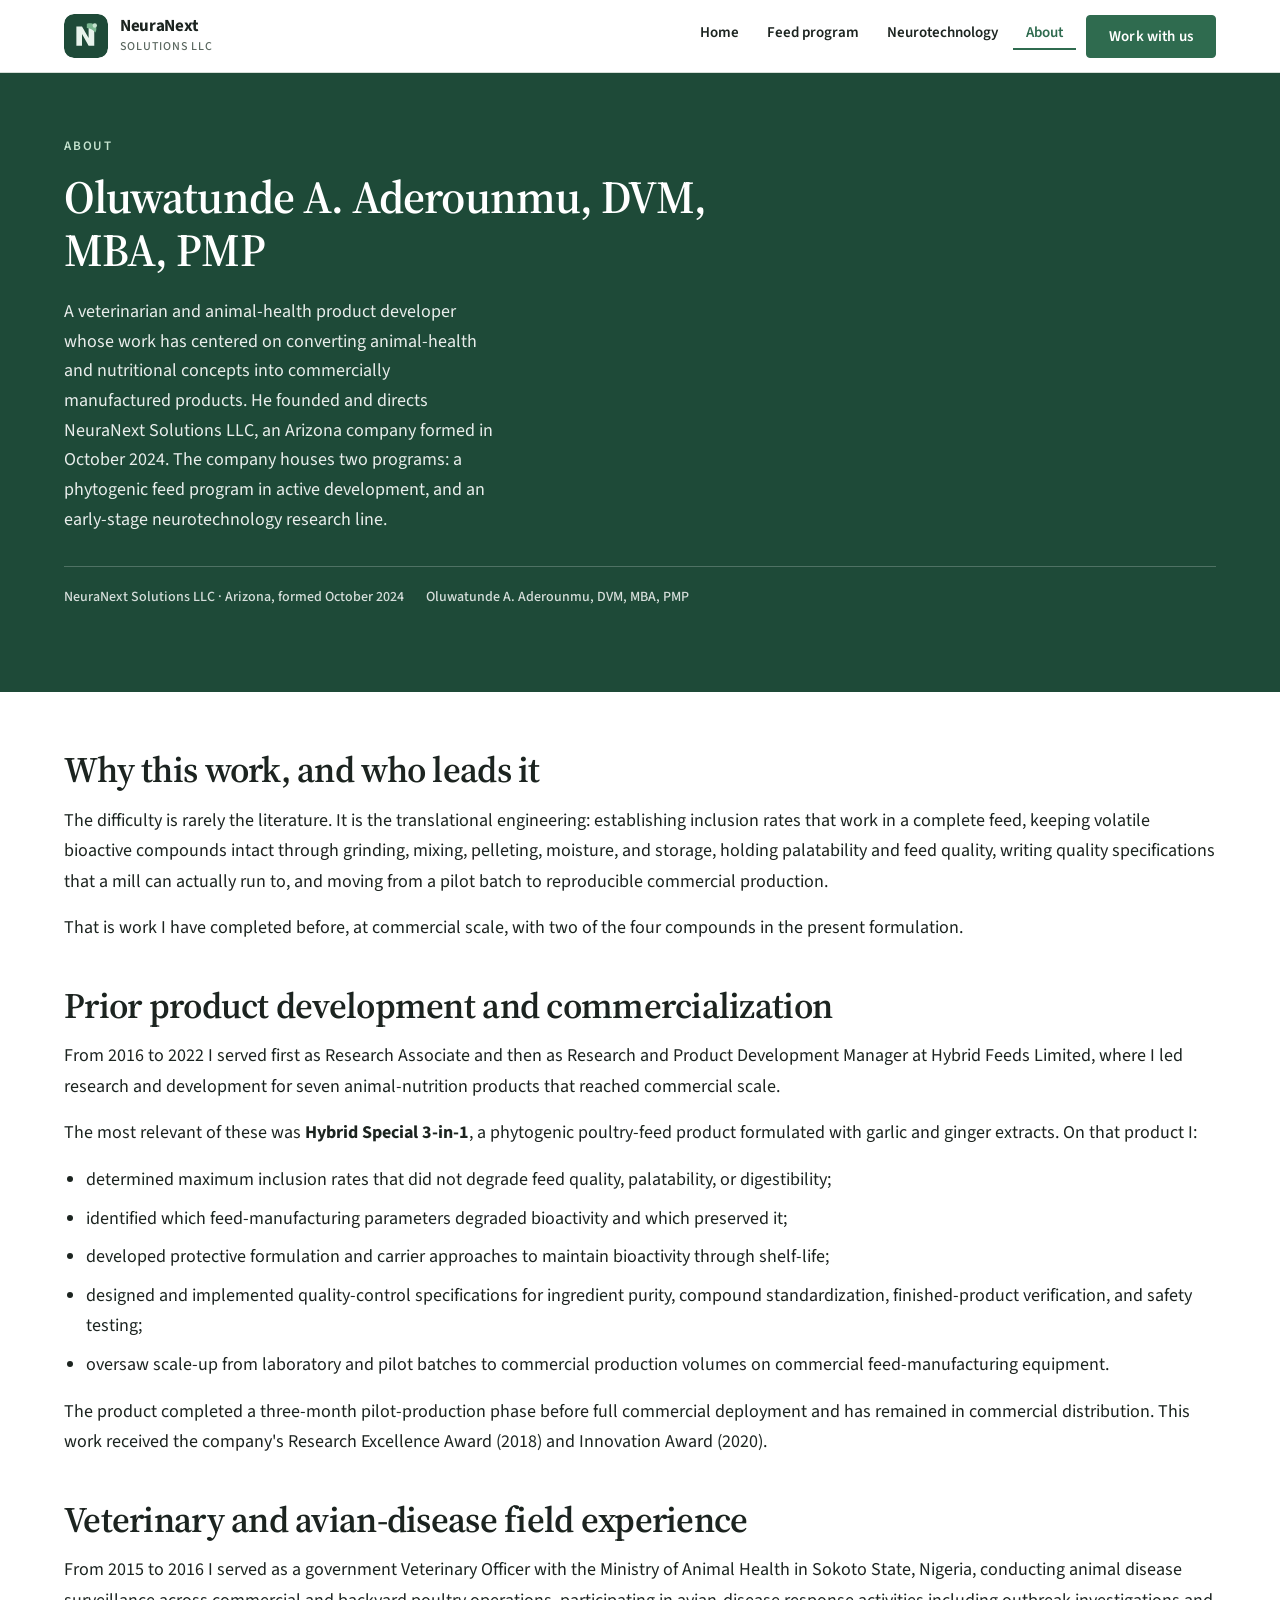
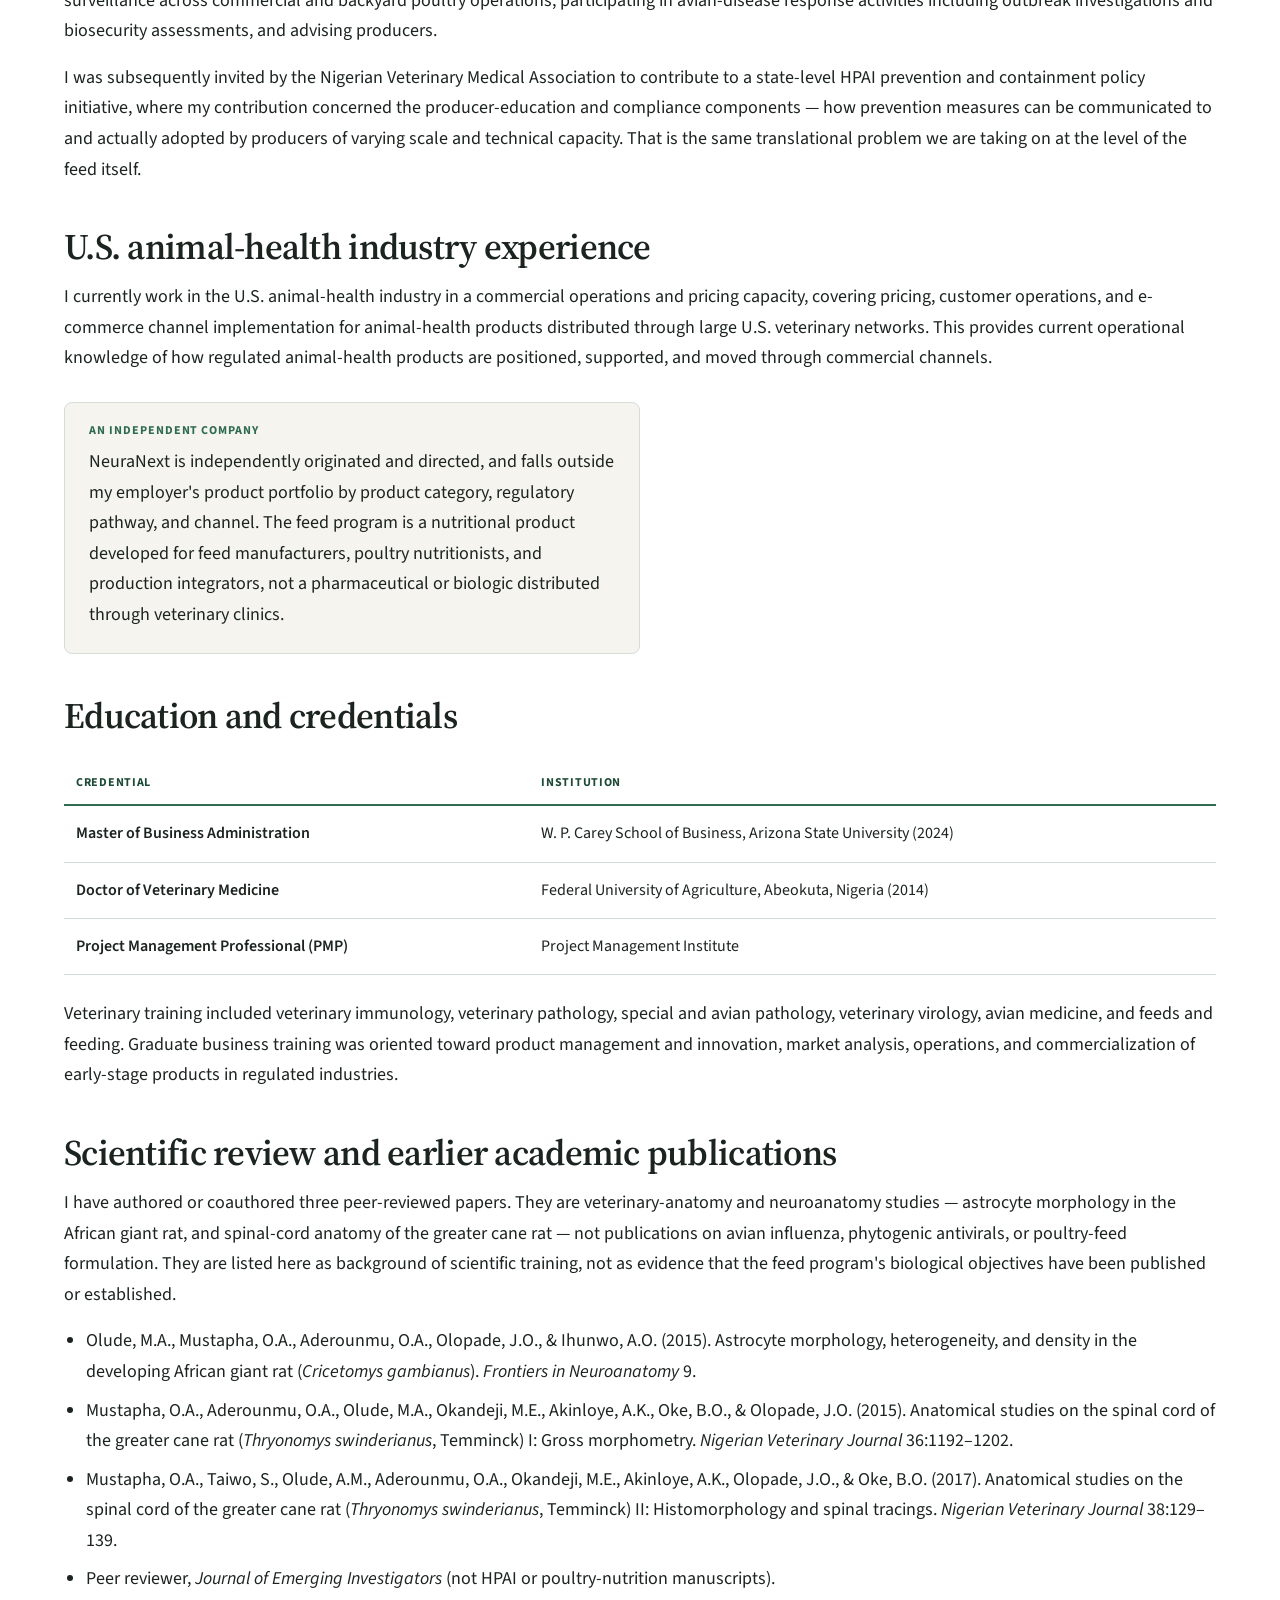
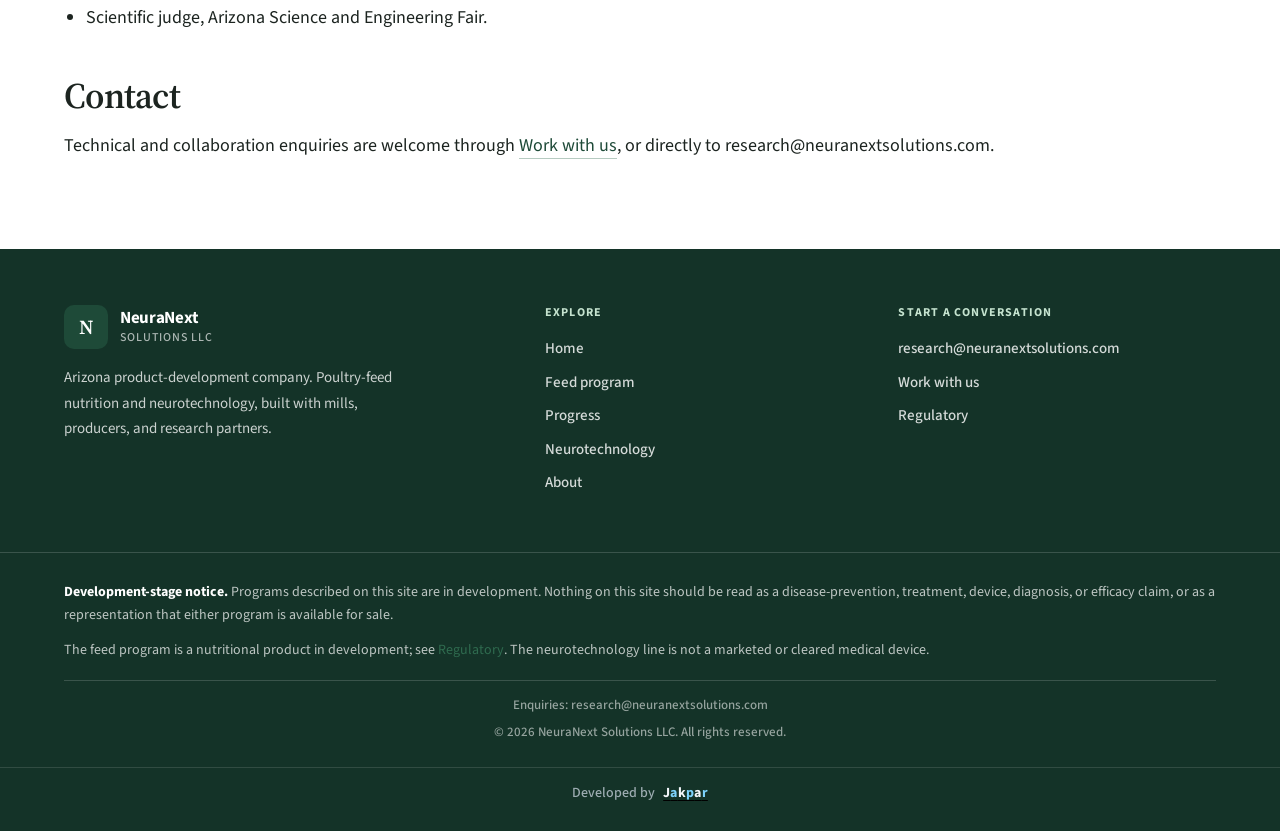
==== commit 92b26c5f: "Point site at neuranextsolutions.com and add Vercel config - Replace neura-next.com with neuranextso" ====
--- a/about.html
+++ b/about.html
@@ -217,7 +217,7 @@
   <p>
     Technical and collaboration enquiries are welcome through
     <a href="participate.html">Work with us</a>, or directly to
-    <span id="contact-email-about">research@neura-next.com</span>.
+    <span id="contact-email-about">research@neuranextsolutions.com</span>.
   </p>
 
 </div>
@@ -249,7 +249,7 @@
     <div>
       <h2>Start a conversation</h2>
       <ul>
-        <li><a href="mailto:research@neura-next.com">research@neura-next.com</a></li>
+        <li><a href="mailto:research@neuranextsolutions.com">research@neuranextsolutions.com</a></li>
         <li><a href="participate.html">Work with us</a></li>
         <li><a href="regulatory.html">Regulatory</a></li>
       </ul>
@@ -267,7 +267,7 @@
       or cleared medical device.
     </p>
     <div class="foot-meta">
-      <p>Enquiries: <span id="contact-email">research@neura-next.com</span></p>
+      <p>Enquiries: <span id="contact-email">research@neuranextsolutions.com</span></p>
       <p>&copy; 2026 NeuraNext Solutions LLC. All rights reserved.</p>
     </div>
   </div>
--- a/assets/style.css
+++ b/assets/style.css
@@ -292,7 +292,7 @@
   color: inherit;
 }
 
-.hero h1 { max-width: 22ch; }
+.hero h1 { max-width: 28ch; }
 .page-hero h1 { max-width: 28ch; font-size: clamp(30px, 3.8vw, 46px); }
 
 h1 em, h2 em { font-style: italic; font-weight: 500; }
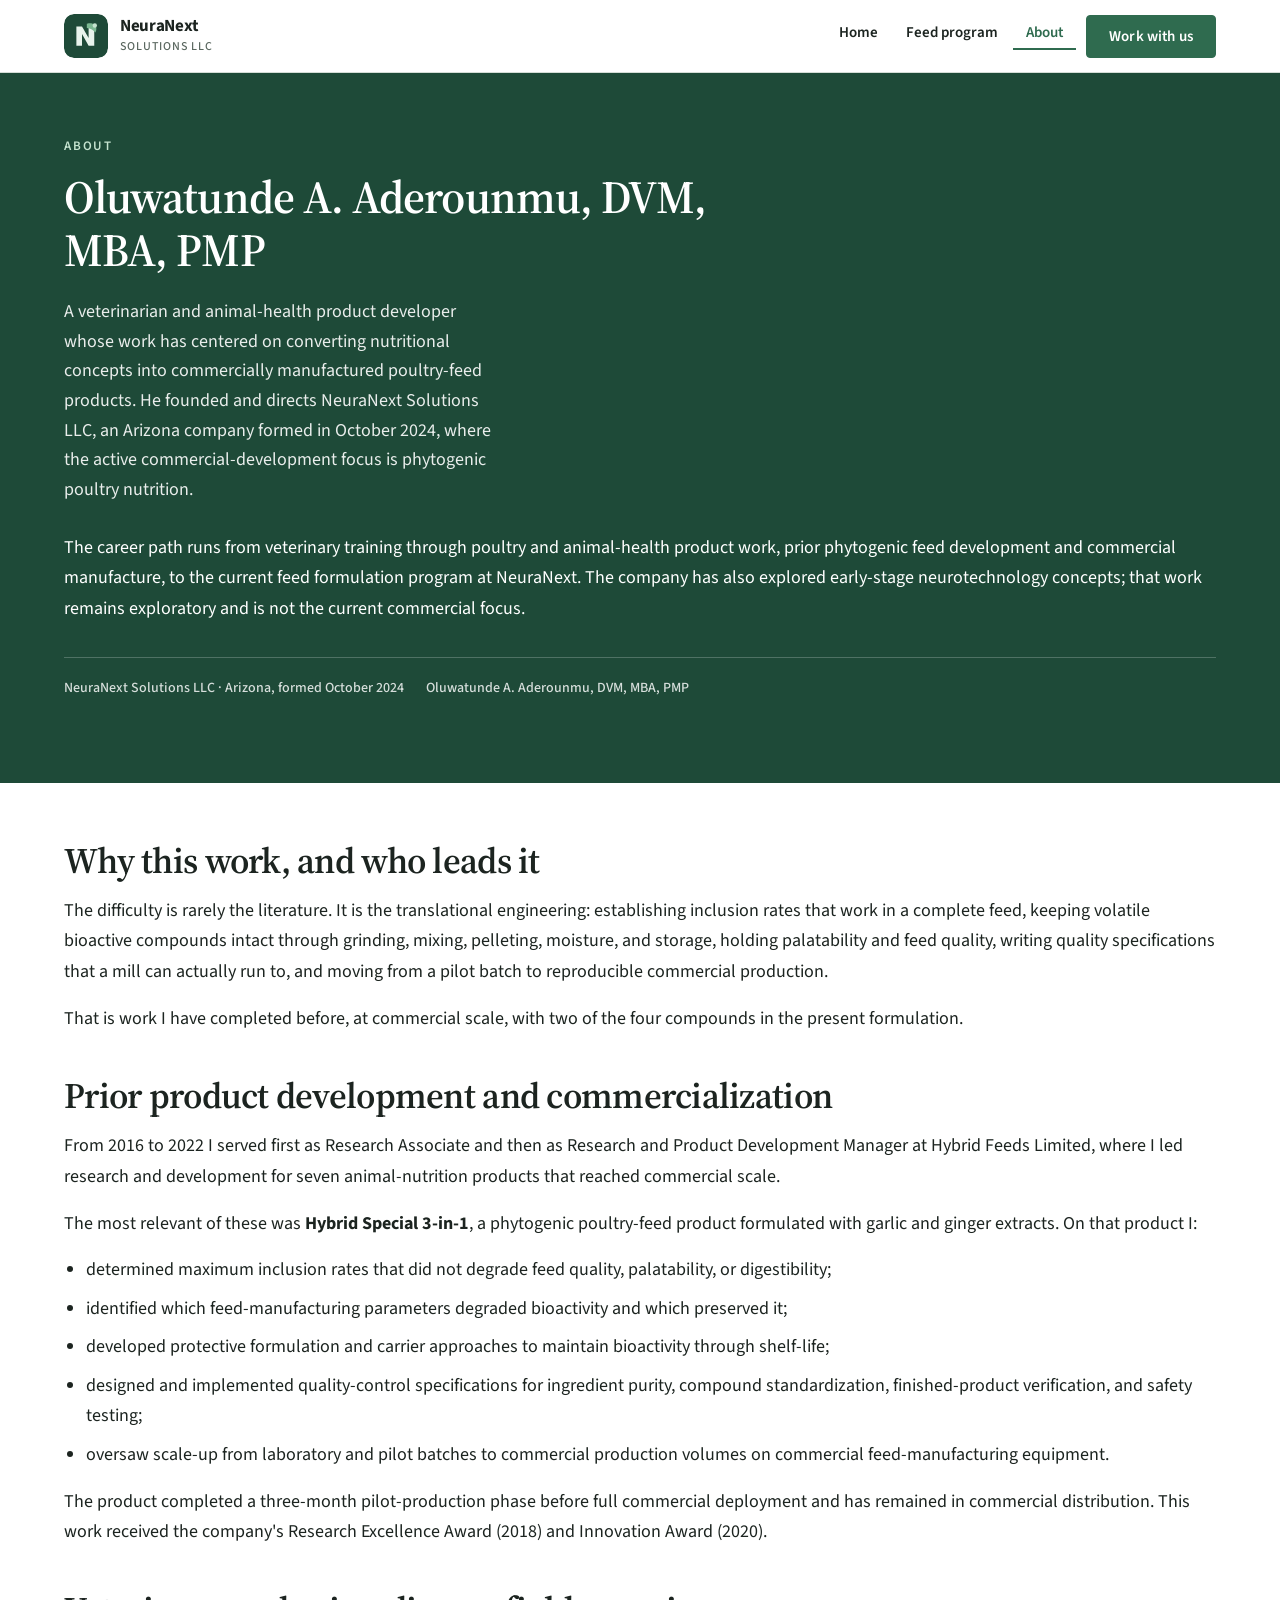
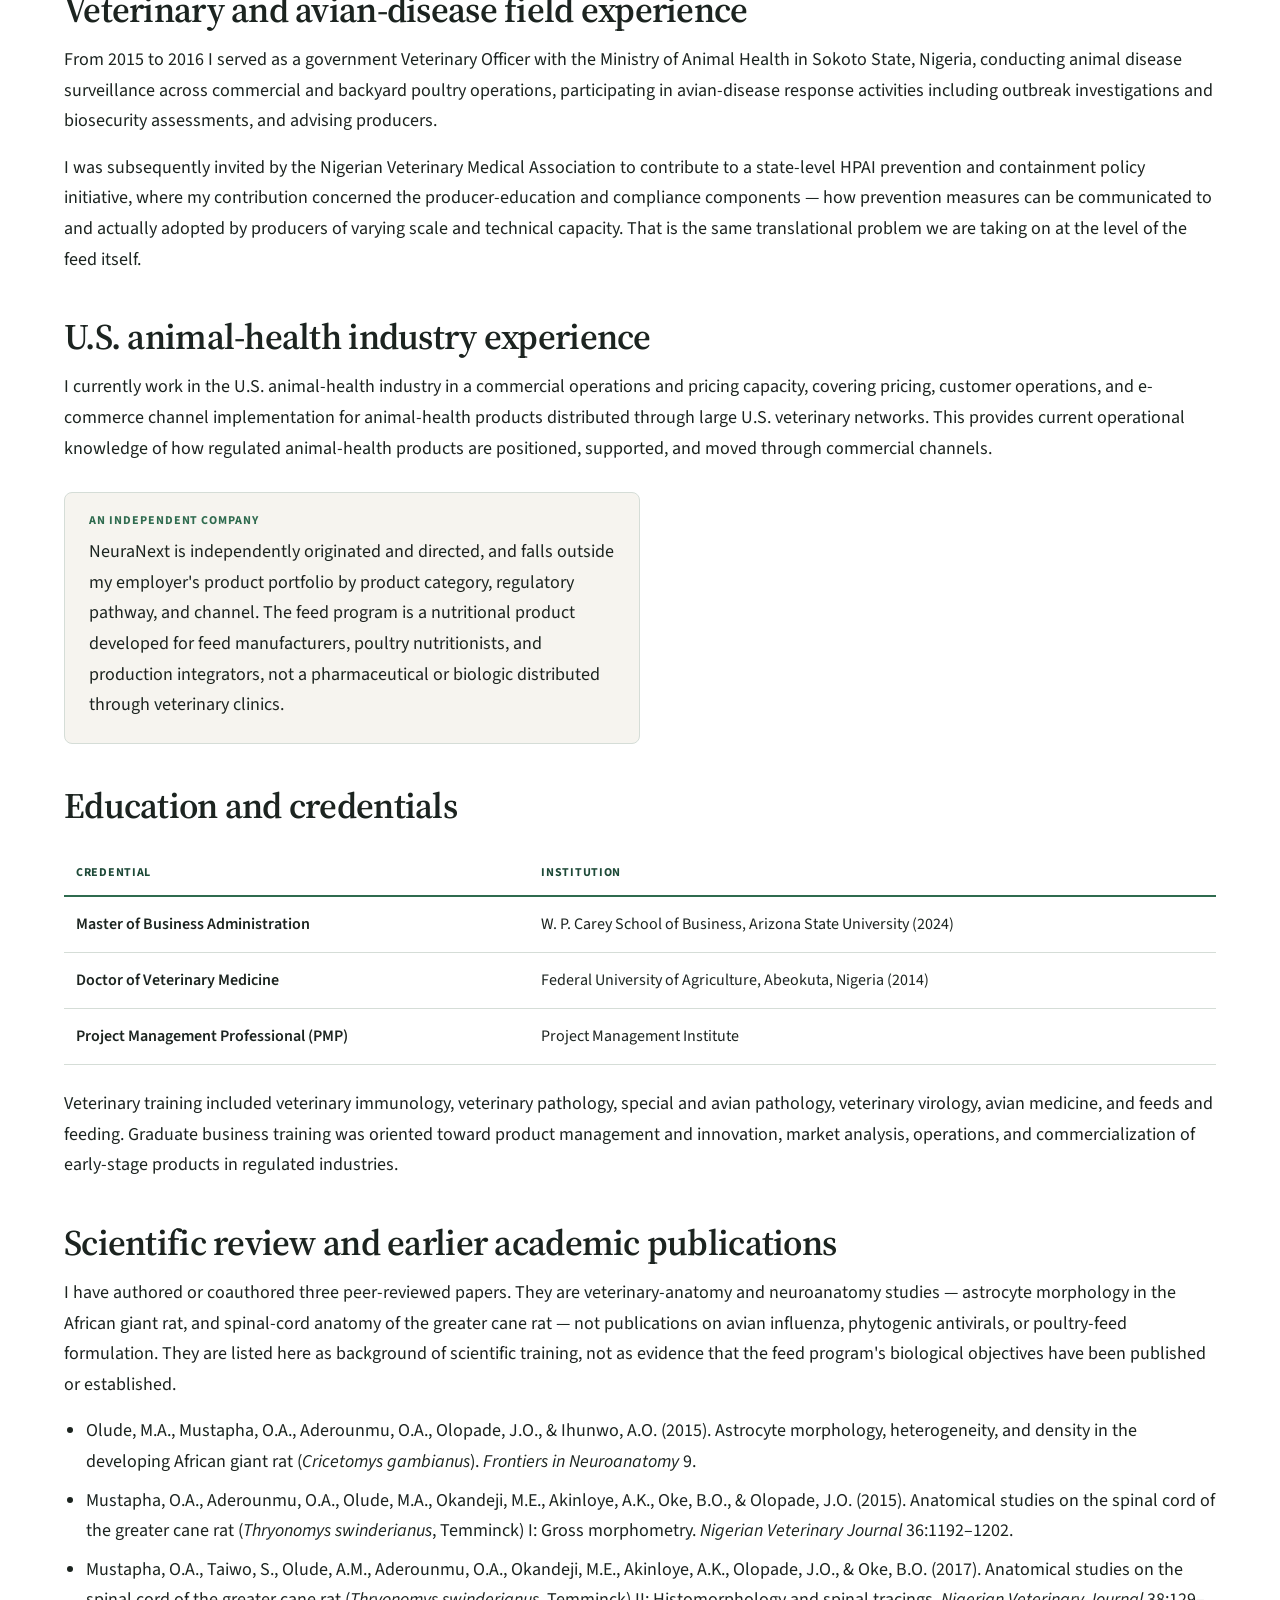
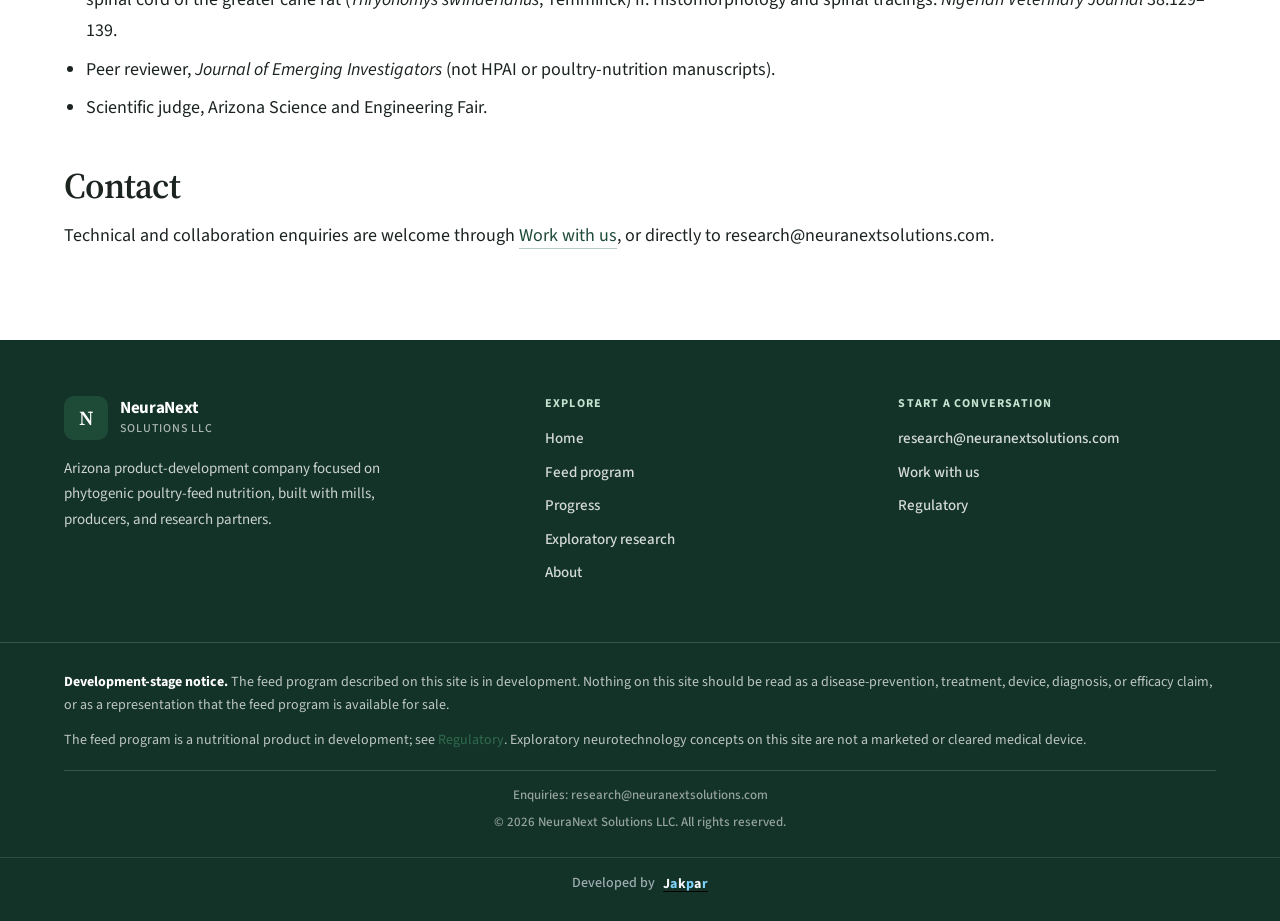
==== commit d3fb2158: "Reframe site around poultry feed as primary endeavor per strategy review - Make homepage overwhelmin" ====
--- a/about.html
+++ b/about.html
@@ -25,7 +25,7 @@
         <ul>
           <li><a href="index.html">Home</a></li>
           <li><a href="feed.html">Feed program</a></li>
-          <li><a href="neuro.html">Neurotechnology</a></li>
+          
           <li><a href="about.html">About</a></li>
         </ul>
       </nav>
@@ -44,10 +44,15 @@
 
   <p class="lede">
     A veterinarian and animal-health product developer whose work has centered on converting
-    animal-health and nutritional concepts into commercially manufactured products. He founded
-    and directs NeuraNext Solutions LLC, an Arizona company formed in October 2024. The company
-    houses two programs: a phytogenic feed program in active development, and an early-stage
-    neurotechnology research line.
+    nutritional concepts into commercially manufactured poultry-feed products. He founded and
+    directs NeuraNext Solutions LLC, an Arizona company formed in October 2024, where the active
+    commercial-development focus is phytogenic poultry nutrition.
+  </p>
+  <p>
+    The career path runs from veterinary training through poultry and animal-health product work,
+    prior phytogenic feed development and commercial manufacture, to the current feed formulation
+    program at NeuraNext. The company has also explored early-stage neurotechnology concepts;
+    that work remains exploratory and is not the current commercial focus.
   </p>
   <p class="hero-meta">
     <span>NeuraNext Solutions LLC &middot; Arizona, formed October 2024</span>
@@ -234,7 +239,7 @@
           <span class="brand-subtitle">Solutions LLC</span>
         </span>
       </a>
-      <p class="footer-blurb">Arizona product-development company. Poultry-feed nutrition and neurotechnology, built with mills, producers, and research partners.</p>
+      <p class="footer-blurb">Arizona product-development company focused on phytogenic poultry-feed nutrition, built with mills, producers, and research partners.</p>
     </div>
     <div>
       <h2>Explore</h2>
@@ -242,7 +247,7 @@
         <li><a href="index.html">Home</a></li>
         <li><a href="feed.html">Feed program</a></li>
         <li><a href="status.html">Progress</a></li>
-        <li><a href="neuro.html">Neurotechnology</a></li>
+        <li><a href="neuro.html">Exploratory research</a></li>
         <li><a href="about.html">About</a></li>
       </ul>
     </div>
@@ -257,14 +262,15 @@
   </div>
   <div class="footer-notice">
     <p>
-      <strong>Development-stage notice.</strong> Programs described on this site are in development.
-      Nothing on this site should be read as a disease-prevention, treatment, device, diagnosis, or
-      efficacy claim, or as a representation that either program is available for sale.
+      <strong>Development-stage notice.</strong> The feed program described on this site is in
+      development. Nothing on this site should be read as a disease-prevention, treatment, device,
+      diagnosis, or efficacy claim, or as a representation that the feed program is available for
+      sale.
     </p>
     <p>
       The feed program is a nutritional product in development; see
-      <a href="regulatory.html">Regulatory</a>. The neurotechnology line is not a marketed
-      or cleared medical device.
+      <a href="regulatory.html">Regulatory</a>. Exploratory neurotechnology concepts on this site
+      are not a marketed or cleared medical device.
     </p>
     <div class="foot-meta">
       <p>Enquiries: <span id="contact-email">research@neuranextsolutions.com</span></p>
